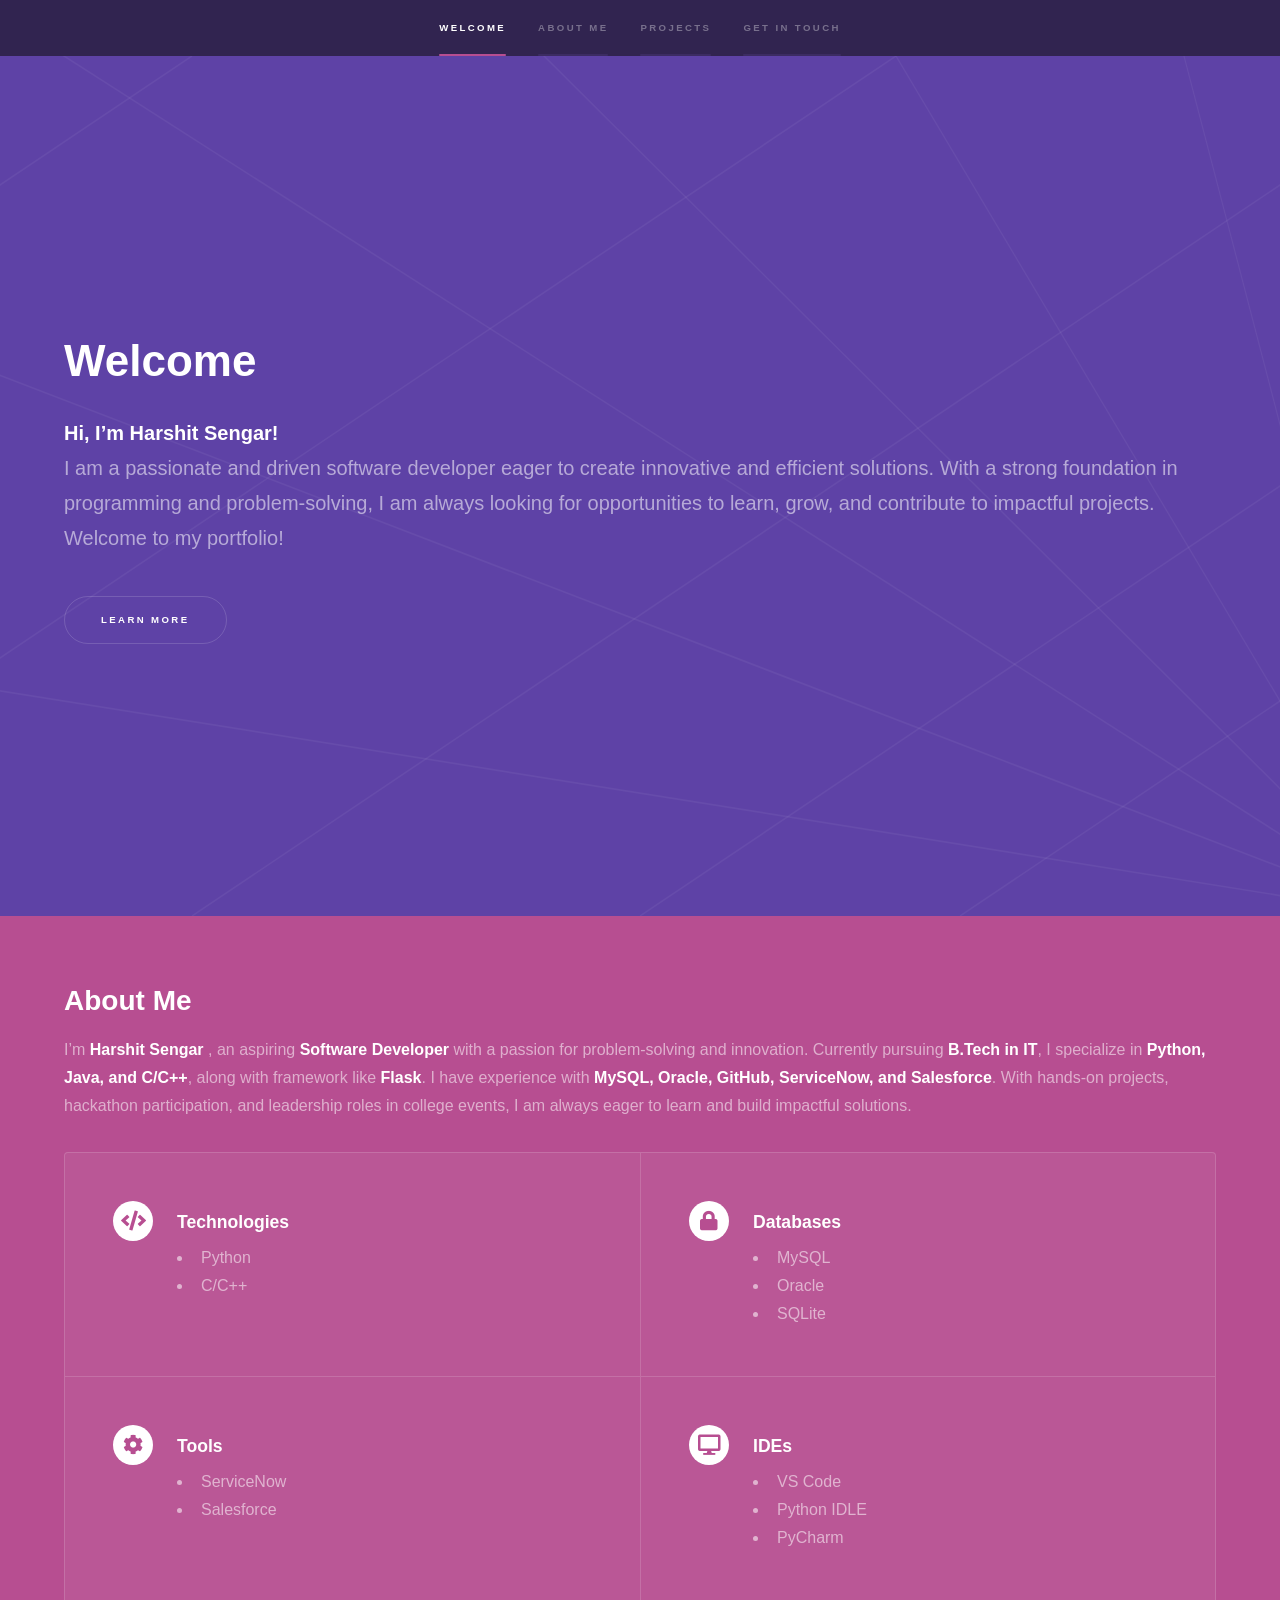
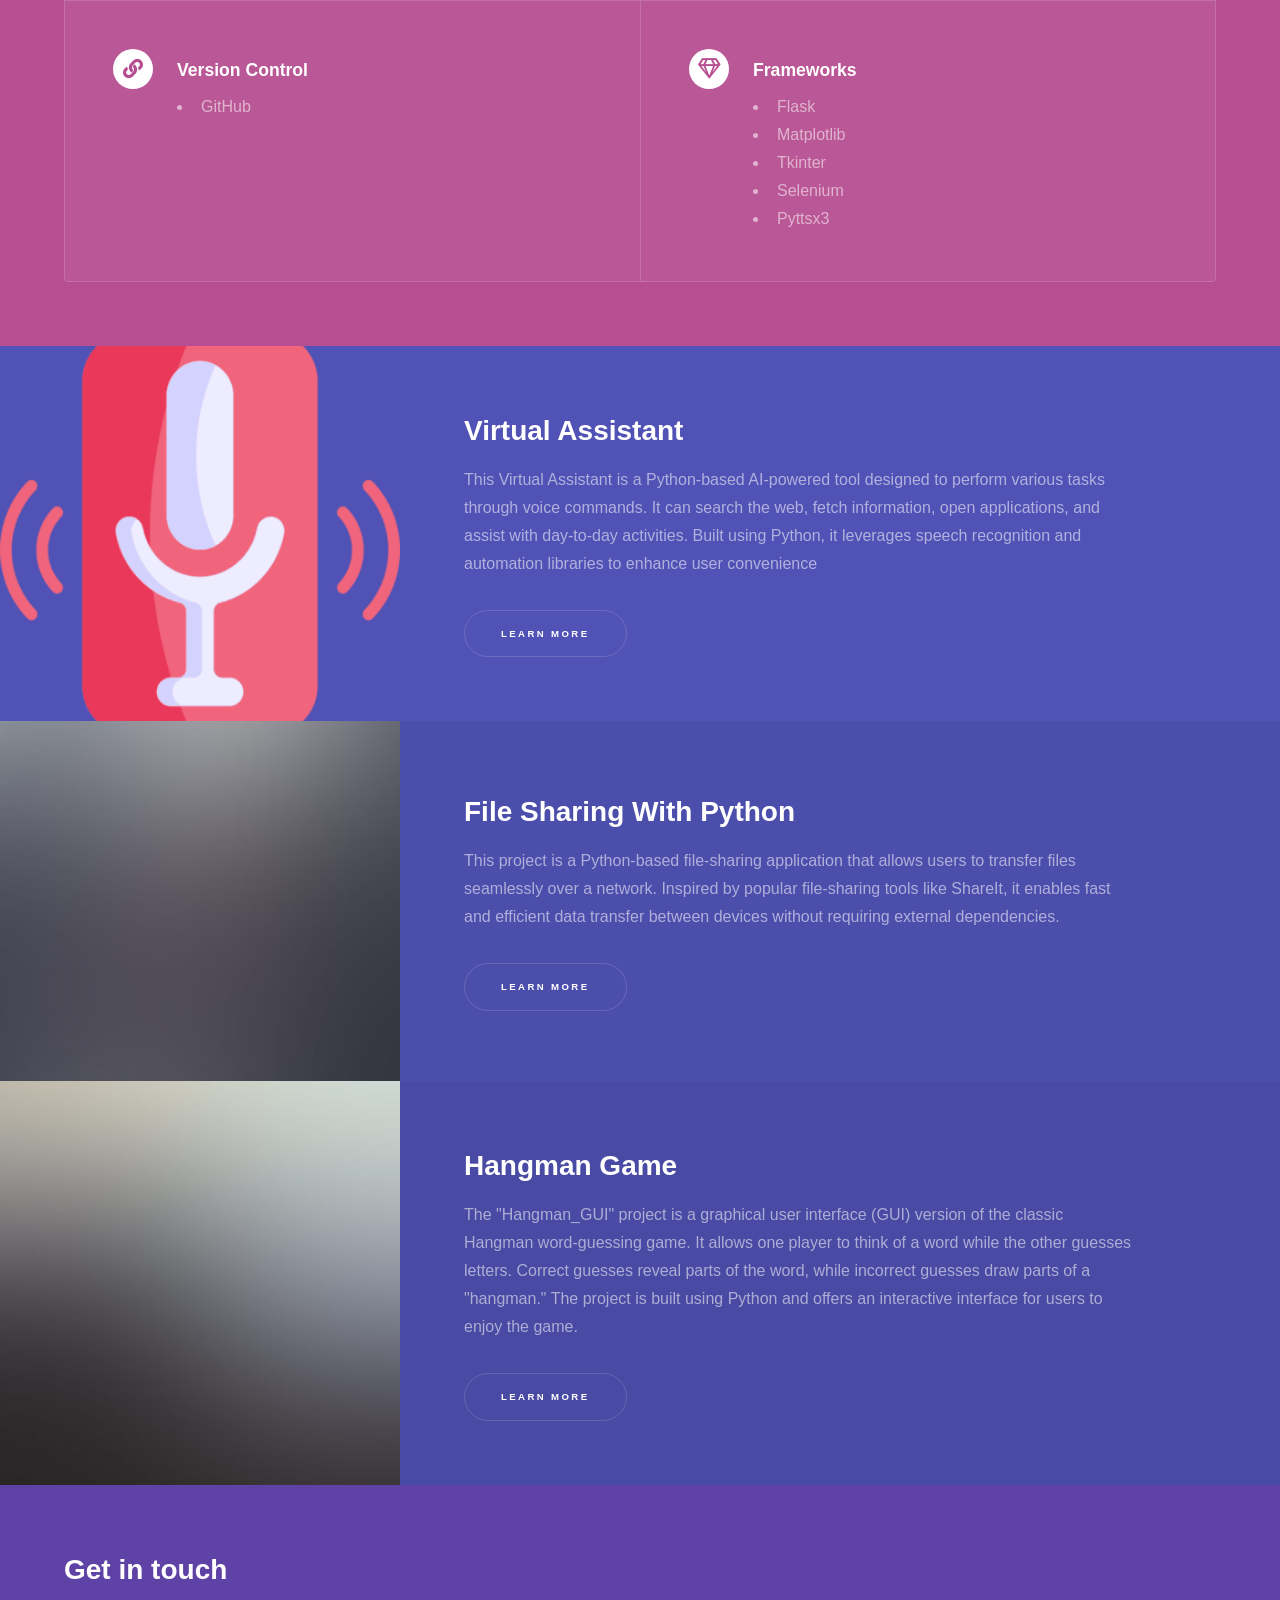
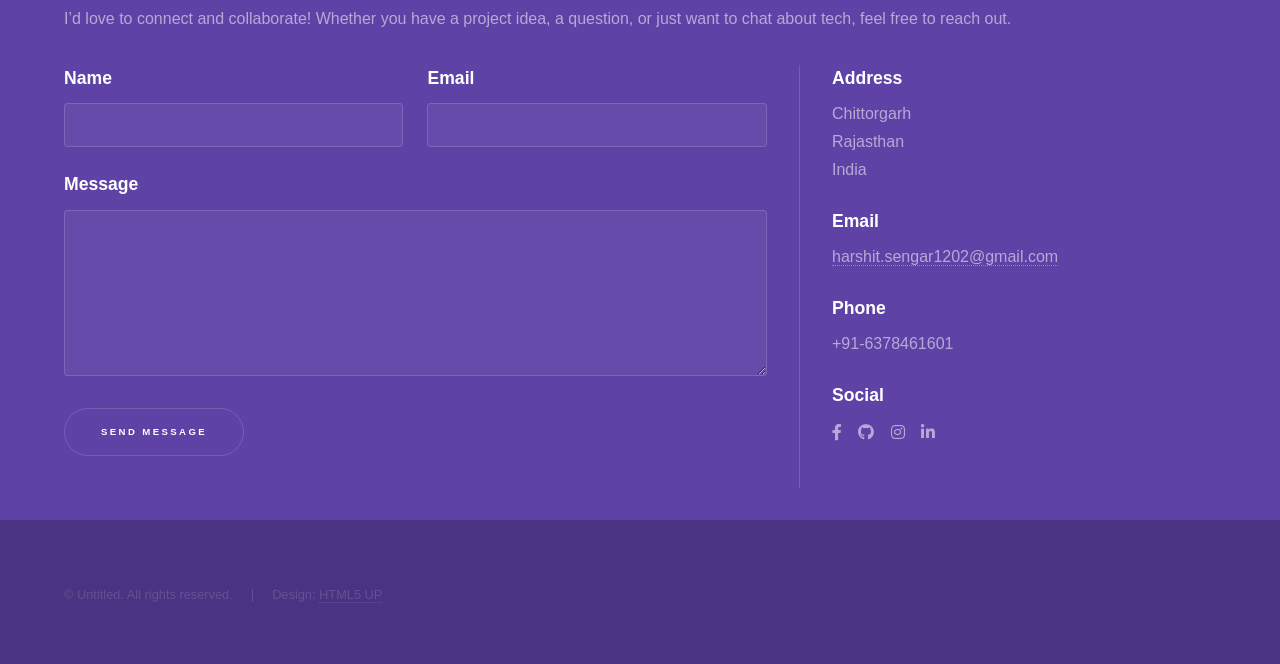
==== index.html @ 4c93d45b "image" ====
<!DOCTYPE HTML>
<!--
	Hyperspace by HTML5 UP
	html5up.net | @ajlkn
	Free for personal and commercial use under the CCA 3.0 license (html5up.net/license)
-->
<html>
	<head>
		<title>Hyperspace by HTML5 UP</title>
		<meta charset="utf-8" />
		<meta name="viewport" content="width=device-width, initial-scale=1, user-scalable=no" />
		<link rel="stylesheet" href="assets/css/main.css" />
		<noscript><link rel="stylesheet" href="assets/css/noscript.css" /></noscript>
	</head>
	<body class="is-preload">

		<!-- Sidebar -->
			<section id="sidebar">
				<div class="inner">
					<nav>
						<ul>
							<li><a href="#intro">Welcome</a></li>
							<li><a href="#one">About Me</a></li>
							<li><a href="#two">Projects</a></li>
							<li><a href="#three">Get in touch</a></li>
						</ul>
					</nav>
				</div>
			</section>

		<!-- Wrapper -->
			<div id="wrapper">

				<!-- Intro -->
					<section id="intro" class="wrapper style1 fullscreen fade-up">
						<div class="inner">
							<h1>Welcome</h1>
							<p><b>Hi, I’m Harshit Sengar!</b><br>  
								I am a passionate and driven software developer eager to create innovative and efficient solutions.
								 With a strong foundation in programming and problem-solving, 
								 I am always looking for opportunities to learn, grow, and contribute to impactful projects.
								  <br> Welcome to my portfolio! </p>
							<ul class="actions">
								<li><a href="#one" class="button scrolly">Learn more</a></li>
							</ul>
						</div>
					</section>

				<!-- One -->
				<section id="one" class="wrapper style3 fade-up">
					<div class="inner">
						<h2>About Me</h2>
						<p>I’m <b> Harshit Sengar </b>, an aspiring <b>Software Developer</b> with a passion for problem-solving and innovation. 
							Currently pursuing <b>B.Tech in IT</b>, I specialize in <b>Python, Java, and C/C++</b>, along with framework like <b>Flask</b>. 
							I have experience with <b>MySQL, Oracle, GitHub, ServiceNow, and Salesforce</b>. 
							With hands-on projects, hackathon participation, and leadership roles in college events, I am always eager to learn and build impactful solutions.</p>
						<div class="features">
							<section>
								<span class="icon solid major fa-code"></span>
								<h3>Technologies</h3>
								<ul>
									<li>Python</li>
									<li>C/C++</li>
								</ul>
							</section>
							<section>
								<span class="icon solid major fa-lock"></span>
								<h3>Databases</h3>
								<ul>
									<li>MySQL</li>
									<li>Oracle</li>
									<li>SQLite</li>
								</ul>
							</section>
							<section>
								<span class="icon solid major fa-cog"></span>
								<h3>Tools</h3>
								<ul>
									<li>ServiceNow</li>
									<li>Salesforce</li>
								</ul>
							</section>
							<section>
								<span class="icon solid major fa-desktop"></span>
								<h3>IDEs</h3>
								<ul>
									<li>VS Code</li>
									<li>Python IDLE</li>
									<li>PyCharm</li>
								</ul>
							</section>
							<section>
								<span class="icon solid major fa-link"></span>
								<h3>Version Control</h3>
								<ul>
									<li>GitHub</li>
								</ul>
							</section>
							<section>
								<span class="icon major fa-gem"></span>
								<h3>Frameworks</h3>
								<ul>
									<li>Flask</li>
									<li>Matplotlib</li>
									<li>Tkinter</li>
									<li>Selenium</li>
									<li>Pyttsx3</li>
								</ul>
							</section>
						</div>
						<!-- <ul class="actions">
							<li><a href="generic.html" class="button">Learn more</a></li>
						</ul> -->
					</div>
				</section>
				<!-- Two -->
		
					<section id="two" class="wrapper style2 spotlights">
						<section>
							<a href="#" class="image"><img src="images/virtualassithome3.png" alt="" data-position="center center" /></a>
							<div class="content">
								<div class="inner">
									<h2>Virtual Assistant</h2>
									<p>This Virtual Assistant is a Python-based AI-powered tool designed to perform various tasks through voice commands. 
										It can search the web, fetch information, open applications, and assist with day-to-day activities. 
										Built using Python, it leverages speech recognition and automation libraries to enhance user convenience</p>
									<ul class="actions">
										<li><a href="virtualassistant.html" class="button">Learn more</a></li>
									</ul>
								</div>
							</div>
						</section>
						<section>
							<a href="#" class="image"><img src="images/pic02.jpg" alt="" data-position="top center" /></a>
							<div class="content">
								<div class="inner">
									<h2>File Sharing With Python</h2>
									<p>This project is a Python-based file-sharing application that allows users to transfer files seamlessly over a network. 
										Inspired by popular file-sharing tools like ShareIt, it enables fast and efficient data transfer between devices without requiring external dependencies.</p>
									<ul class="actions">
										<li><a href="filesharing.html" class="button">Learn more</a></li>
									</ul>
								</div>
							</div>
						</section>
						<section>
							<a href="#" class="image"><img src="images/pic03.jpg" alt="" data-position="25% 25%" /></a>
							<div class="content">
								<div class="inner">
									<h2>Hangman Game</h2>
									<p>The "Hangman_GUI" project is a graphical user interface (GUI) version of the classic Hangman word-guessing game. 
										It allows one player to think of a word while the other guesses letters. Correct guesses reveal parts of the word, while incorrect guesses draw parts of a "hangman." 
										The project is built using Python and offers an interactive interface for users to enjoy the game.</p>
									<ul class="actions">
										<li><a href="hangmangame.html" class="button">Learn more</a></li>
									</ul>
								</div>
							</div>
						</section>
					</section>


				<!-- Three -->
					<section id="three" class="wrapper style1 fade-up">
						<div class="inner">
							<h2>Get in touch</h2>
							<p>I’d love to connect and collaborate! Whether you have a project idea, a question, or just want to chat about tech, feel free to reach out.</p>
							<div class="split style1">
								<section>
									<form method="post" action="#">
										<div class="fields">
											<div class="field half">
												<label for="name">Name</label>
												<input type="text" name="name" id="name" />
											</div>
											<div class="field half">
												<label for="email">Email</label>
												<input type="text" name="email" id="email" />
											</div>
											<div class="field">
												<label for="message">Message</label>
												<textarea name="message" id="message" rows="5"></textarea>
											</div>
										</div>
										<ul class="actions">
											<li><a href="" class="button submit">Send Message</a></li>
										</ul>
									</form>
								</section>
								<section>
									<ul class="contact">
										<li>
											<h3>Address</h3>
											<span>Chittorgarh<br />
											Rajasthan<br />
											India</span>
										</li>
										<li>
											<h3>Email</h3>
											<a href="https://mail.google.com/mail/u/0/?hl=en#inbox?compose=GTvVlcSMVJJtTVSfmNBftkfqVHggHtXjztVLJKknVCTPSRMQPdnqNHBznpTfzjgJNSFqLkWNXwxvW">harshit.sengar1202@gmail.com</a>
										</li>
										<li>
											<h3>Phone</h3>
											<span>+91-6378461601</span>
										</li>
										<li>
											<h3>Social</h3>
											<ul class="icons">
												<li><a href="https://www.facebook.com/harshit.sengar.737" class="icon brands fa-facebook-f"><span class="label">Facebook</span></a></li>
												<li><a href="https://github.com/Harshitsengar1202" class="icon brands fa-github"><span class="label">GitHub</span></a></li>
												<li><a href="https://www.instagram.com/sengar1202/" class="icon brands fa-instagram"><span class="label">Instagram</span></a></li>
												<li><a href="https://www.linkedin.com/in/harshit-sengar-666395172/" class="icon brands fa-linkedin-in"><span class="label">LinkedIn</span></a></li>
											</ul>
										</li>
									</ul>
								</section>
							</div>
						</div>
					</section>

			</div>

		<!-- Footer -->
			<footer id="footer" class="wrapper style1-alt">
				<div class="inner">
					<ul class="menu">
						<li>&copy; Untitled. All rights reserved.</li><li>Design: <a href="http://html5up.net">HTML5 UP</a></li>
					</ul>
				</div>
			</footer>

		<!-- Scripts -->
			<script src="assets/js/jquery.min.js"></script>
			<script src="assets/js/jquery.scrollex.min.js"></script>
			<script src="assets/js/jquery.scrolly.min.js"></script>
			<script src="assets/js/browser.min.js"></script>
			<script src="assets/js/breakpoints.min.js"></script>
			<script src="assets/js/util.js"></script>
			<script src="assets/js/main.js"></script>

	</body>
</html>
---- assets/css/main.css ----
@import url(fontawesome-all.min.css);

/*
	Hyperspace by HTML5 UP
	html5up.net | @ajlkn
	Free for personal and commercial use under the CCA 3.0 license (html5up.net/license)
*/

html, body, div, span, applet, object,
iframe, h1, h2, h3, h4, h5, h6, p, blockquote,
pre, a, abbr, acronym, address, big, cite,
code, del, dfn, em, img, ins, kbd, q, s, samp,
small, strike, strong, sub, sup, tt, var, b,
u, i, center, dl, dt, dd, ol, ul, li, fieldset,
form, label, legend, table, caption, tbody,
tfoot, thead, tr, th, td, article, aside,
canvas, details, embed, figure, figcaption,
footer, header, hgroup, menu, nav, output, ruby,
section, summary, time, mark, audio, video {
	margin: 0;
	padding: 0;
	border: 0;
	font-size: 100%;
	font: inherit;
	vertical-align: baseline;}

article, aside, details, figcaption, figure,
footer, header, hgroup, menu, nav, section {
	display: block;}

body {
	line-height: 1;
}

ol, ul {
	list-style: none;
}

blockquote, q {
	quotes: none;
}

	blockquote:before, blockquote:after, q:before, q:after {
		content: '';
		content: none;
	}

table {
	border-collapse: collapse;
	border-spacing: 0;
}

body {
	-webkit-text-size-adjust: none;
}

mark {
	background-color: transparent;
	color: inherit;
}

input::-moz-focus-inner {
	border: 0;
	padding: 0;
}

input, select, textarea {
	-moz-appearance: none;
	-webkit-appearance: none;
	-ms-appearance: none;
	appearance: none;
}

/* Basic */

	@-ms-viewport {
		width: device-width;
	}

	body {
		-ms-overflow-style: scrollbar;
	}

	@media screen and (max-width: 480px) {

		html, body {
			min-width: 320px;
		}

	}

	html {
		box-sizing: border-box;
	}

	*, *:before, *:after {
		box-sizing: inherit;
	}

	body {
		background: #312450;
	}

		body.is-preload *, body.is-preload *:before, body.is-preload *:after {
			-moz-animation: none !important;
			-webkit-animation: none !important;
			-ms-animation: none !important;
			animation: none !important;
			-moz-transition: none !important;
			-webkit-transition: none !important;
			-ms-transition: none !important;
			transition: none !important;
		}

/* Type */

	body, input, select, textarea {
		color: rgba(255, 255, 255, 0.55);
		font-family: Arial, Helvetica, sans-serif;
		font-size: 16.5pt;
		font-weight: normal;
		line-height: 1.75;
	}

		@media screen and (max-width: 1680px) {

			body, input, select, textarea {
				font-size: 13pt;
			}

		}

		@media screen and (max-width: 1280px) {

			body, input, select, textarea {
				font-size: 12pt;
			}

		}

		@media screen and (max-width: 360px) {

			body, input, select, textarea {
				font-size: 11pt;
			}

		}

	a {
		-moz-transition: color 0.2s ease, border-bottom-color 0.2s ease;
		-webkit-transition: color 0.2s ease, border-bottom-color 0.2s ease;
		-ms-transition: color 0.2s ease, border-bottom-color 0.2s ease;
		transition: color 0.2s ease, border-bottom-color 0.2s ease;
		border-bottom: dotted 1px rgba(255, 255, 255, 0.35);
		color: inherit;
		text-decoration: none;
	}

		a:hover {
			border-bottom-color: transparent;
			color: #ffffff;
		}

	strong, b {
		color: #ffffff;
		font-weight: bold;
	}

	em, i {
		font-style: italic;
	}

	p {
		margin: 0 0 2em 0;
	}

	h1, h2, h3, h4, h5, h6 {
		color: #ffffff;
		font-weight: bold;
		line-height: 1.5;
		margin: 0 0 0.5em 0;
	}

		h1 a, h2 a, h3 a, h4 a, h5 a, h6 a {
			color: inherit;
			text-decoration: none;
		}

	h1 {
		font-size: 2.75em;
	}

		h1.major {
			margin: 0 0 1.3em 0;
			position: relative;
			padding-bottom: 0.35em;
		}

			h1.major:after {
				background-image: -moz-linear-gradient(to right, #5e42a6, #b74e91);
				background-image: -webkit-linear-gradient(to right, #5e42a6, #b74e91);
				background-image: -ms-linear-gradient(to right, #5e42a6, #b74e91);
				background-image: linear-gradient(to right, #5e42a6, #b74e91);
				-moz-transition: max-width 0.2s ease;
				-webkit-transition: max-width 0.2s ease;
				-ms-transition: max-width 0.2s ease;
				transition: max-width 0.2s ease;
				border-radius: 0.2em;
				bottom: 0;
				content: '';
				height: 0.05em;
				position: absolute;
				right: 0;
				width: 100%;
			}

	h2 {
		font-size: 1.75em;
	}

	h3 {
		font-size: 1.1em;
	}

	h4 {
		font-size: 1em;
	}

	h5 {
		font-size: 0.8em;
	}

	h6 {
		font-size: 0.6em;
	}

	@media screen and (max-width: 736px) {

		h1 {
			font-size: 2em;
		}

		h2 {
			font-size: 1.25em;
		}

		h3 {
			font-size: 1em;
		}

		h4 {
			font-size: 0.8em;
		}

		h5 {
			font-size: 0.6em;
		}

		h6 {
			font-size: 0.6em;
		}

	}

	sub {
		font-size: 0.8em;
		position: relative;
		top: 0.5em;
	}

	sup {
		font-size: 0.8em;
		position: relative;
		top: -0.5em;
	}

	blockquote {
		border-left: solid 4px rgba(255, 255, 255, 0.15);
		font-style: italic;
		margin: 0 0 2em 0;
		padding: 0.5em 0 0.5em 2em;
	}

	code {
		background: rgba(255, 255, 255, 0.05);
		border-radius: 0.25em;
		border: solid 1px rgba(255, 255, 255, 0.15);
		font-family: "Courier New", monospace;
		font-size: 0.9em;
		margin: 0 0.25em;
		padding: 0.25em 0.65em;
	}

	pre {
		-webkit-overflow-scrolling: touch;
		font-family: "Courier New", monospace;
		font-size: 0.9em;
		margin: 0 0 2em 0;
	}

		pre code {
			display: block;
			line-height: 1.75em;
			padding: 1em 1.5em;
			overflow-x: auto;
		}

	hr {
		border: 0;
		border-bottom: solid 1px rgba(255, 255, 255, 0.15);
		margin: 2em 0;
	}

		hr.major {
			margin: 3em 0;
		}

	.align-left {
		text-align: left;
	}

	.align-center {
		text-align: center;
	}

	.align-right {
		text-align: right;
	}

/* Row */

	.row {
		display: flex;
		flex-wrap: wrap;
		box-sizing: border-box;
		align-items: stretch;
	}

		.row > * {
			box-sizing: border-box;
		}

		.row.gtr-uniform > * > :last-child {
			margin-bottom: 0;
		}

		.row.aln-left {
			justify-content: flex-start;
		}

		.row.aln-center {
			justify-content: center;
		}

		.row.aln-right {
			justify-content: flex-end;
		}

		.row.aln-top {
			align-items: flex-start;
		}

		.row.aln-middle {
			align-items: center;
		}

		.row.aln-bottom {
			align-items: flex-end;
		}

		.row > .imp {
			order: -1;
		}

		.row > .col-1 {
			width: 8.33333%;
		}

		.row > .off-1 {
			margin-left: 8.33333%;
		}

		.row > .col-2 {
			width: 16.66667%;
		}

		.row > .off-2 {
			margin-left: 16.66667%;
		}

		.row > .col-3 {
			width: 25%;
		}

		.row > .off-3 {
			margin-left: 25%;
		}

		.row > .col-4 {
			width: 33.33333%;
		}

		.row > .off-4 {
			margin-left: 33.33333%;
		}

		.row > .col-5 {
			width: 41.66667%;
		}

		.row > .off-5 {
			margin-left: 41.66667%;
		}

		.row > .col-6 {
			width: 50%;
		}

		.row > .off-6 {
			margin-left: 50%;
		}

		.row > .col-7 {
			width: 58.33333%;
		}

		.row > .off-7 {
			margin-left: 58.33333%;
		}

		.row > .col-8 {
			width: 66.66667%;
		}

		.row > .off-8 {
			margin-left: 66.66667%;
		}

		.row > .col-9 {
			width: 75%;
		}

		.row > .off-9 {
			margin-left: 75%;
		}

		.row > .col-10 {
			width: 83.33333%;
		}

		.row > .off-10 {
			margin-left: 83.33333%;
		}

		.row > .col-11 {
			width: 91.66667%;
		}

		.row > .off-11 {
			margin-left: 91.66667%;
		}

		.row > .col-12 {
			width: 100%;
		}

		.row > .off-12 {
			margin-left: 100%;
		}

		.row.gtr-0 {
			margin-top: 0;
			margin-left: 0em;
		}

			.row.gtr-0 > * {
				padding: 0 0 0 0em;
			}

			.row.gtr-0.gtr-uniform {
				margin-top: 0em;
			}

				.row.gtr-0.gtr-uniform > * {
					padding-top: 0em;
				}

		.row.gtr-25 {
			margin-top: 0;
			margin-left: -0.375em;
		}

			.row.gtr-25 > * {
				padding: 0 0 0 0.375em;
			}

			.row.gtr-25.gtr-uniform {
				margin-top: -0.375em;
			}

				.row.gtr-25.gtr-uniform > * {
					padding-top: 0.375em;
				}

		.row.gtr-50 {
			margin-top: 0;
			margin-left: -0.75em;
		}

			.row.gtr-50 > * {
				padding: 0 0 0 0.75em;
			}

			.row.gtr-50.gtr-uniform {
				margin-top: -0.75em;
			}

				.row.gtr-50.gtr-uniform > * {
					padding-top: 0.75em;
				}

		.row {
			margin-top: 0;
			margin-left: -1.5em;
		}

			.row > * {
				padding: 0 0 0 1.5em;
			}

			.row.gtr-uniform {
				margin-top: -1.5em;
			}

				.row.gtr-uniform > * {
					padding-top: 1.5em;
				}

		.row.gtr-150 {
			margin-top: 0;
			margin-left: -2.25em;
		}

			.row.gtr-150 > * {
				padding: 0 0 0 2.25em;
			}

			.row.gtr-150.gtr-uniform {
				margin-top: -2.25em;
			}

				.row.gtr-150.gtr-uniform > * {
					padding-top: 2.25em;
				}

		.row.gtr-200 {
			margin-top: 0;
			margin-left: -3em;
		}

			.row.gtr-200 > * {
				padding: 0 0 0 3em;
			}

			.row.gtr-200.gtr-uniform {
				margin-top: -3em;
			}

				.row.gtr-200.gtr-uniform > * {
					padding-top: 3em;
				}

		@media screen and (max-width: 1680px) {

			.row {
				display: flex;
				flex-wrap: wrap;
				box-sizing: border-box;
				align-items: stretch;
			}

				.row > * {
					box-sizing: border-box;
				}

				.row.gtr-uniform > * > :last-child {
					margin-bottom: 0;
				}

				.row.aln-left {
					justify-content: flex-start;
				}

				.row.aln-center {
					justify-content: center;
				}

				.row.aln-right {
					justify-content: flex-end;
				}

				.row.aln-top {
					align-items: flex-start;
				}

				.row.aln-middle {
					align-items: center;
				}

				.row.aln-bottom {
					align-items: flex-end;
				}

				.row > .imp-xlarge {
					order: -1;
				}

				.row > .col-1-xlarge {
					width: 8.33333%;
				}

				.row > .off-1-xlarge {
					margin-left: 8.33333%;
				}

				.row > .col-2-xlarge {
					width: 16.66667%;
				}

				.row > .off-2-xlarge {
					margin-left: 16.66667%;
				}

				.row > .col-3-xlarge {
					width: 25%;
				}

				.row > .off-3-xlarge {
					margin-left: 25%;
				}

				.row > .col-4-xlarge {
					width: 33.33333%;
				}

				.row > .off-4-xlarge {
					margin-left: 33.33333%;
				}

				.row > .col-5-xlarge {
					width: 41.66667%;
				}

				.row > .off-5-xlarge {
					margin-left: 41.66667%;
				}

				.row > .col-6-xlarge {
					width: 50%;
				}

				.row > .off-6-xlarge {
					margin-left: 50%;
				}

				.row > .col-7-xlarge {
					width: 58.33333%;
				}

				.row > .off-7-xlarge {
					margin-left: 58.33333%;
				}

				.row > .col-8-xlarge {
					width: 66.66667%;
				}

				.row > .off-8-xlarge {
					margin-left: 66.66667%;
				}

				.row > .col-9-xlarge {
					width: 75%;
				}

				.row > .off-9-xlarge {
					margin-left: 75%;
				}

				.row > .col-10-xlarge {
					width: 83.33333%;
				}

				.row > .off-10-xlarge {
					margin-left: 83.33333%;
				}

				.row > .col-11-xlarge {
					width: 91.66667%;
				}

				.row > .off-11-xlarge {
					margin-left: 91.66667%;
				}

				.row > .col-12-xlarge {
					width: 100%;
				}

				.row > .off-12-xlarge {
					margin-left: 100%;
				}

				.row.gtr-0 {
					margin-top: 0;
					margin-left: 0em;
				}

					.row.gtr-0 > * {
						padding: 0 0 0 0em;
					}

					.row.gtr-0.gtr-uniform {
						margin-top: 0em;
					}

						.row.gtr-0.gtr-uniform > * {
							padding-top: 0em;
						}

				.row.gtr-25 {
					margin-top: 0;
					margin-left: -0.375em;
				}

					.row.gtr-25 > * {
						padding: 0 0 0 0.375em;
					}

					.row.gtr-25.gtr-uniform {
						margin-top: -0.375em;
					}

						.row.gtr-25.gtr-uniform > * {
							padding-top: 0.375em;
						}

				.row.gtr-50 {
					margin-top: 0;
					margin-left: -0.75em;
				}

					.row.gtr-50 > * {
						padding: 0 0 0 0.75em;
					}

					.row.gtr-50.gtr-uniform {
						margin-top: -0.75em;
					}

						.row.gtr-50.gtr-uniform > * {
							padding-top: 0.75em;
						}

				.row {
					margin-top: 0;
					margin-left: -1.5em;
				}

					.row > * {
						padding: 0 0 0 1.5em;
					}

					.row.gtr-uniform {
						margin-top: -1.5em;
					}

						.row.gtr-uniform > * {
							padding-top: 1.5em;
						}

				.row.gtr-150 {
					margin-top: 0;
					margin-left: -2.25em;
				}

					.row.gtr-150 > * {
						padding: 0 0 0 2.25em;
					}

					.row.gtr-150.gtr-uniform {
						margin-top: -2.25em;
					}

						.row.gtr-150.gtr-uniform > * {
							padding-top: 2.25em;
						}

				.row.gtr-200 {
					margin-top: 0;
					margin-left: -3em;
				}

					.row.gtr-200 > * {
						padding: 0 0 0 3em;
					}

					.row.gtr-200.gtr-uniform {
						margin-top: -3em;
					}

						.row.gtr-200.gtr-uniform > * {
							padding-top: 3em;
						}

		}

		@media screen and (max-width: 1280px) {

			.row {
				display: flex;
				flex-wrap: wrap;
				box-sizing: border-box;
				align-items: stretch;
			}

				.row > * {
					box-sizing: border-box;
				}

				.row.gtr-uniform > * > :last-child {
					margin-bottom: 0;
				}

				.row.aln-left {
					justify-content: flex-start;
				}

				.row.aln-center {
					justify-content: center;
				}

				.row.aln-right {
					justify-content: flex-end;
				}

				.row.aln-top {
					align-items: flex-start;
				}

				.row.aln-middle {
					align-items: center;
				}

				.row.aln-bottom {
					align-items: flex-end;
				}

				.row > .imp-large {
					order: -1;
				}

				.row > .col-1-large {
					width: 8.33333%;
				}

				.row > .off-1-large {
					margin-left: 8.33333%;
				}

				.row > .col-2-large {
					width: 16.66667%;
				}

				.row > .off-2-large {
					margin-left: 16.66667%;
				}

				.row > .col-3-large {
					width: 25%;
				}

				.row > .off-3-large {
					margin-left: 25%;
				}

				.row > .col-4-large {
					width: 33.33333%;
				}

				.row > .off-4-large {
					margin-left: 33.33333%;
				}

				.row > .col-5-large {
					width: 41.66667%;
				}

				.row > .off-5-large {
					margin-left: 41.66667%;
				}

				.row > .col-6-large {
					width: 50%;
				}

				.row > .off-6-large {
					margin-left: 50%;
				}

				.row > .col-7-large {
					width: 58.33333%;
				}

				.row > .off-7-large {
					margin-left: 58.33333%;
				}

				.row > .col-8-large {
					width: 66.66667%;
				}

				.row > .off-8-large {
					margin-left: 66.66667%;
				}

				.row > .col-9-large {
					width: 75%;
				}

				.row > .off-9-large {
					margin-left: 75%;
				}

				.row > .col-10-large {
					width: 83.33333%;
				}

				.row > .off-10-large {
					margin-left: 83.33333%;
				}

				.row > .col-11-large {
					width: 91.66667%;
				}

				.row > .off-11-large {
					margin-left: 91.66667%;
				}

				.row > .col-12-large {
					width: 100%;
				}

				.row > .off-12-large {
					margin-left: 100%;
				}

				.row.gtr-0 {
					margin-top: 0;
					margin-left: 0em;
				}

					.row.gtr-0 > * {
						padding: 0 0 0 0em;
					}

					.row.gtr-0.gtr-uniform {
						margin-top: 0em;
					}

						.row.gtr-0.gtr-uniform > * {
							padding-top: 0em;
						}

				.row.gtr-25 {
					margin-top: 0;
					margin-left: -0.375em;
				}

					.row.gtr-25 > * {
						padding: 0 0 0 0.375em;
					}

					.row.gtr-25.gtr-uniform {
						margin-top: -0.375em;
					}

						.row.gtr-25.gtr-uniform > * {
							padding-top: 0.375em;
						}

				.row.gtr-50 {
					margin-top: 0;
					margin-left: -0.75em;
				}

					.row.gtr-50 > * {
						padding: 0 0 0 0.75em;
					}

					.row.gtr-50.gtr-uniform {
						margin-top: -0.75em;
					}

						.row.gtr-50.gtr-uniform > * {
							padding-top: 0.75em;
						}

				.row {
					margin-top: 0;
					margin-left: -1.5em;
				}

					.row > * {
						padding: 0 0 0 1.5em;
					}

					.row.gtr-uniform {
						margin-top: -1.5em;
					}

						.row.gtr-uniform > * {
							padding-top: 1.5em;
						}

				.row.gtr-150 {
					margin-top: 0;
					margin-left: -2.25em;
				}

					.row.gtr-150 > * {
						padding: 0 0 0 2.25em;
					}

					.row.gtr-150.gtr-uniform {
						margin-top: -2.25em;
					}

						.row.gtr-150.gtr-uniform > * {
							padding-top: 2.25em;
						}

				.row.gtr-200 {
					margin-top: 0;
					margin-left: -3em;
				}

					.row.gtr-200 > * {
						padding: 0 0 0 3em;
					}

					.row.gtr-200.gtr-uniform {
						margin-top: -3em;
					}

						.row.gtr-200.gtr-uniform > * {
							padding-top: 3em;
						}

		}

		@media screen and (max-width: 980px) {

			.row {
				display: flex;
				flex-wrap: wrap;
				box-sizing: border-box;
				align-items: stretch;
			}

				.row > * {
					box-sizing: border-box;
				}

				.row.gtr-uniform > * > :last-child {
					margin-bottom: 0;
				}

				.row.aln-left {
					justify-content: flex-start;
				}

				.row.aln-center {
					justify-content: center;
				}

				.row.aln-right {
					justify-content: flex-end;
				}

				.row.aln-top {
					align-items: flex-start;
				}

				.row.aln-middle {
					align-items: center;
				}

				.row.aln-bottom {
					align-items: flex-end;
				}

				.row > .imp-medium {
					order: -1;
				}

				.row > .col-1-medium {
					width: 8.33333%;
				}

				.row > .off-1-medium {
					margin-left: 8.33333%;
				}

				.row > .col-2-medium {
					width: 16.66667%;
				}

				.row > .off-2-medium {
					margin-left: 16.66667%;
				}

				.row > .col-3-medium {
					width: 25%;
				}

				.row > .off-3-medium {
					margin-left: 25%;
				}

				.row > .col-4-medium {
					width: 33.33333%;
				}

				.row > .off-4-medium {
					margin-left: 33.33333%;
				}

				.row > .col-5-medium {
					width: 41.66667%;
				}

				.row > .off-5-medium {
					margin-left: 41.66667%;
				}

				.row > .col-6-medium {
					width: 50%;
				}

				.row > .off-6-medium {
					margin-left: 50%;
				}

				.row > .col-7-medium {
					width: 58.33333%;
				}

				.row > .off-7-medium {
					margin-left: 58.33333%;
				}

				.row > .col-8-medium {
					width: 66.66667%;
				}

				.row > .off-8-medium {
					margin-left: 66.66667%;
				}

				.row > .col-9-medium {
					width: 75%;
				}

				.row > .off-9-medium {
					margin-left: 75%;
				}

				.row > .col-10-medium {
					width: 83.33333%;
				}

				.row > .off-10-medium {
					margin-left: 83.33333%;
				}

				.row > .col-11-medium {
					width: 91.66667%;
				}

				.row > .off-11-medium {
					margin-left: 91.66667%;
				}

				.row > .col-12-medium {
					width: 100%;
				}

				.row > .off-12-medium {
					margin-left: 100%;
				}

				.row.gtr-0 {
					margin-top: 0;
					margin-left: 0em;
				}

					.row.gtr-0 > * {
						padding: 0 0 0 0em;
					}

					.row.gtr-0.gtr-uniform {
						margin-top: 0em;
					}

						.row.gtr-0.gtr-uniform > * {
							padding-top: 0em;
						}

				.row.gtr-25 {
					margin-top: 0;
					margin-left: -0.375em;
				}

					.row.gtr-25 > * {
						padding: 0 0 0 0.375em;
					}

					.row.gtr-25.gtr-uniform {
						margin-top: -0.375em;
					}

						.row.gtr-25.gtr-uniform > * {
							padding-top: 0.375em;
						}

				.row.gtr-50 {
					margin-top: 0;
					margin-left: -0.75em;
				}

					.row.gtr-50 > * {
						padding: 0 0 0 0.75em;
					}

					.row.gtr-50.gtr-uniform {
						margin-top: -0.75em;
					}

						.row.gtr-50.gtr-uniform > * {
							padding-top: 0.75em;
						}

				.row {
					margin-top: 0;
					margin-left: -1.5em;
				}

					.row > * {
						padding: 0 0 0 1.5em;
					}

					.row.gtr-uniform {
						margin-top: -1.5em;
					}

						.row.gtr-uniform > * {
							padding-top: 1.5em;
						}

				.row.gtr-150 {
					margin-top: 0;
					margin-left: -2.25em;
				}

					.row.gtr-150 > * {
						padding: 0 0 0 2.25em;
					}

					.row.gtr-150.gtr-uniform {
						margin-top: -2.25em;
					}

						.row.gtr-150.gtr-uniform > * {
							padding-top: 2.25em;
						}

				.row.gtr-200 {
					margin-top: 0;
					margin-left: -3em;
				}

					.row.gtr-200 > * {
						padding: 0 0 0 3em;
					}

					.row.gtr-200.gtr-uniform {
						margin-top: -3em;
					}

						.row.gtr-200.gtr-uniform > * {
							padding-top: 3em;
						}

		}

		@media screen and (max-width: 736px) {

			.row {
				display: flex;
				flex-wrap: wrap;
				box-sizing: border-box;
				align-items: stretch;
			}

				.row > * {
					box-sizing: border-box;
				}

				.row.gtr-uniform > * > :last-child {
					margin-bottom: 0;
				}

				.row.aln-left {
					justify-content: flex-start;
				}

				.row.aln-center {
					justify-content: center;
				}

				.row.aln-right {
					justify-content: flex-end;
				}

				.row.aln-top {
					align-items: flex-start;
				}

				.row.aln-middle {
					align-items: center;
				}

				.row.aln-bottom {
					align-items: flex-end;
				}

				.row > .imp-small {
					order: -1;
				}

				.row > .col-1-small {
					width: 8.33333%;
				}

				.row > .off-1-small {
					margin-left: 8.33333%;
				}

				.row > .col-2-small {
					width: 16.66667%;
				}

				.row > .off-2-small {
					margin-left: 16.66667%;
				}

				.row > .col-3-small {
					width: 25%;
				}

				.row > .off-3-small {
					margin-left: 25%;
				}

				.row > .col-4-small {
					width: 33.33333%;
				}

				.row > .off-4-small {
					margin-left: 33.33333%;
				}

				.row > .col-5-small {
					width: 41.66667%;
				}

				.row > .off-5-small {
					margin-left: 41.66667%;
				}

				.row > .col-6-small {
					width: 50%;
				}

				.row > .off-6-small {
					margin-left: 50%;
				}

				.row > .col-7-small {
					width: 58.33333%;
				}

				.row > .off-7-small {
					margin-left: 58.33333%;
				}

				.row > .col-8-small {
					width: 66.66667%;
				}

				.row > .off-8-small {
					margin-left: 66.66667%;
				}

				.row > .col-9-small {
					width: 75%;
				}

				.row > .off-9-small {
					margin-left: 75%;
				}

				.row > .col-10-small {
					width: 83.33333%;
				}

				.row > .off-10-small {
					margin-left: 83.33333%;
				}

				.row > .col-11-small {
					width: 91.66667%;
				}

				.row > .off-11-small {
					margin-left: 91.66667%;
				}

				.row > .col-12-small {
					width: 100%;
				}

				.row > .off-12-small {
					margin-left: 100%;
				}

				.row.gtr-0 {
					margin-top: 0;
					margin-left: 0em;
				}

					.row.gtr-0 > * {
						padding: 0 0 0 0em;
					}

					.row.gtr-0.gtr-uniform {
						margin-top: 0em;
					}

						.row.gtr-0.gtr-uniform > * {
							padding-top: 0em;
						}

				.row.gtr-25 {
					margin-top: 0;
					margin-left: -0.375em;
				}

					.row.gtr-25 > * {
						padding: 0 0 0 0.375em;
					}

					.row.gtr-25.gtr-uniform {
						margin-top: -0.375em;
					}

						.row.gtr-25.gtr-uniform > * {
							padding-top: 0.375em;
						}

				.row.gtr-50 {
					margin-top: 0;
					margin-left: -0.75em;
				}

					.row.gtr-50 > * {
						padding: 0 0 0 0.75em;
					}

					.row.gtr-50.gtr-uniform {
						margin-top: -0.75em;
					}

						.row.gtr-50.gtr-uniform > * {
							padding-top: 0.75em;
						}

				.row {
					margin-top: 0;
					margin-left: -1.5em;
				}

					.row > * {
						padding: 0 0 0 1.5em;
					}

					.row.gtr-uniform {
						margin-top: -1.5em;
					}

						.row.gtr-uniform > * {
							padding-top: 1.5em;
						}

				.row.gtr-150 {
					margin-top: 0;
					margin-left: -2.25em;
				}

					.row.gtr-150 > * {
						padding: 0 0 0 2.25em;
					}

					.row.gtr-150.gtr-uniform {
						margin-top: -2.25em;
					}

						.row.gtr-150.gtr-uniform > * {
							padding-top: 2.25em;
						}

				.row.gtr-200 {
					margin-top: 0;
					margin-left: -3em;
				}

					.row.gtr-200 > * {
						padding: 0 0 0 3em;
					}

					.row.gtr-200.gtr-uniform {
						margin-top: -3em;
					}

						.row.gtr-200.gtr-uniform > * {
							padding-top: 3em;
						}

		}

		@media screen and (max-width: 480px) {

			.row {
				display: flex;
				flex-wrap: wrap;
				box-sizing: border-box;
				align-items: stretch;
			}

				.row > * {
					box-sizing: border-box;
				}

				.row.gtr-uniform > * > :last-child {
					margin-bottom: 0;
				}

				.row.aln-left {
					justify-content: flex-start;
				}

				.row.aln-center {
					justify-content: center;
				}

				.row.aln-right {
					justify-content: flex-end;
				}

				.row.aln-top {
					align-items: flex-start;
				}

				.row.aln-middle {
					align-items: center;
				}

				.row.aln-bottom {
					align-items: flex-end;
				}

				.row > .imp-xsmall {
					order: -1;
				}

				.row > .col-1-xsmall {
					width: 8.33333%;
				}

				.row > .off-1-xsmall {
					margin-left: 8.33333%;
				}

				.row > .col-2-xsmall {
					width: 16.66667%;
				}

				.row > .off-2-xsmall {
					margin-left: 16.66667%;
				}

				.row > .col-3-xsmall {
					width: 25%;
				}

				.row > .off-3-xsmall {
					margin-left: 25%;
				}

				.row > .col-4-xsmall {
					width: 33.33333%;
				}

				.row > .off-4-xsmall {
					margin-left: 33.33333%;
				}

				.row > .col-5-xsmall {
					width: 41.66667%;
				}

				.row > .off-5-xsmall {
					margin-left: 41.66667%;
				}

				.row > .col-6-xsmall {
					width: 50%;
				}

				.row > .off-6-xsmall {
					margin-left: 50%;
				}

				.row > .col-7-xsmall {
					width: 58.33333%;
				}

				.row > .off-7-xsmall {
					margin-left: 58.33333%;
				}

				.row > .col-8-xsmall {
					width: 66.66667%;
				}

				.row > .off-8-xsmall {
					margin-left: 66.66667%;
				}

				.row > .col-9-xsmall {
					width: 75%;
				}

				.row > .off-9-xsmall {
					margin-left: 75%;
				}

				.row > .col-10-xsmall {
					width: 83.33333%;
				}

				.row > .off-10-xsmall {
					margin-left: 83.33333%;
				}

				.row > .col-11-xsmall {
					width: 91.66667%;
				}

				.row > .off-11-xsmall {
					margin-left: 91.66667%;
				}

				.row > .col-12-xsmall {
					width: 100%;
				}

				.row > .off-12-xsmall {
					margin-left: 100%;
				}

				.row.gtr-0 {
					margin-top: 0;
					margin-left: 0em;
				}

					.row.gtr-0 > * {
						padding: 0 0 0 0em;
					}

					.row.gtr-0.gtr-uniform {
						margin-top: 0em;
					}

						.row.gtr-0.gtr-uniform > * {
							padding-top: 0em;
						}

				.row.gtr-25 {
					margin-top: 0;
					margin-left: -0.375em;
				}

					.row.gtr-25 > * {
						padding: 0 0 0 0.375em;
					}

					.row.gtr-25.gtr-uniform {
						margin-top: -0.375em;
					}

						.row.gtr-25.gtr-uniform > * {
							padding-top: 0.375em;
						}

				.row.gtr-50 {
					margin-top: 0;
					margin-left: -0.75em;
				}

					.row.gtr-50 > * {
						padding: 0 0 0 0.75em;
					}

					.row.gtr-50.gtr-uniform {
						margin-top: -0.75em;
					}

						.row.gtr-50.gtr-uniform > * {
							padding-top: 0.75em;
						}

				.row {
					margin-top: 0;
					margin-left: -1.5em;
				}

					.row > * {
						padding: 0 0 0 1.5em;
					}

					.row.gtr-uniform {
						margin-top: -1.5em;
					}

						.row.gtr-uniform > * {
							padding-top: 1.5em;
						}

				.row.gtr-150 {
					margin-top: 0;
					margin-left: -2.25em;
				}

					.row.gtr-150 > * {
						padding: 0 0 0 2.25em;
					}

					.row.gtr-150.gtr-uniform {
						margin-top: -2.25em;
					}

						.row.gtr-150.gtr-uniform > * {
							padding-top: 2.25em;
						}

				.row.gtr-200 {
					margin-top: 0;
					margin-left: -3em;
				}

					.row.gtr-200 > * {
						padding: 0 0 0 3em;
					}

					.row.gtr-200.gtr-uniform {
						margin-top: -3em;
					}

						.row.gtr-200.gtr-uniform > * {
							padding-top: 3em;
						}

		}

/* Box */

	.box {
		border-radius: 0.25em;
		border: solid 1px rgba(255, 255, 255, 0.15);
		margin-bottom: 2em;
		padding: 1.5em;
	}

		.box > :last-child,
		.box > :last-child > :last-child,
		.box > :last-child > :last-child > :last-child {
			margin-bottom: 0;
		}

		.box.alt {
			border: 0;
			border-radius: 0;
			padding: 0;
		}

/* Button */

	input[type="submit"],
	input[type="reset"],
	input[type="button"],
	button,
	.button {
		-moz-appearance: none;
		-webkit-appearance: none;
		-ms-appearance: none;
		appearance: none;
		-moz-transition: border-color 0.2s ease;
		-webkit-transition: border-color 0.2s ease;
		-ms-transition: border-color 0.2s ease;
		transition: border-color 0.2s ease;
		background-color: transparent;
		border: solid 1px !important;
		border-color: rgba(255, 255, 255, 0.15) !important;
		border-radius: 3em;
		color: #ffffff !important;
		cursor: pointer;
		display: inline-block;
		font-size: 0.6em;
		font-weight: bold;
		height: calc(4.75em + 2px);
		letter-spacing: 0.25em;
		line-height: 4.75em;
		outline: 0;
		padding: 0 3.75em;
		position: relative;
		text-align: center;
		text-decoration: none;
		text-transform: uppercase;
		white-space: nowrap;
	}

		input[type="submit"]:after,
		input[type="reset"]:after,
		input[type="button"]:after,
		button:after,
		.button:after {
			-moz-transform: scale(0.25);
			-webkit-transform: scale(0.25);
			-ms-transform: scale(0.25);
			transform: scale(0.25);
			pointer-events: none;
			-moz-transition: opacity 0.2s ease, -moz-transform 0.2s ease;
			-webkit-transition: opacity 0.2s ease, -webkit-transform 0.2s ease;
			-ms-transition: opacity 0.2s ease, -ms-transform 0.2s ease;
			transition: opacity 0.2s ease, transform 0.2s ease;
			background: #ffffff;
			border-radius: 3em;
			content: '';
			height: 100%;
			left: 0;
			opacity: 0;
			position: absolute;
			top: 0;
			width: 100%;
		}

		input[type="submit"].icon:before,
		input[type="reset"].icon:before,
		input[type="button"].icon:before,
		button.icon:before,
		.button.icon:before {
			margin-right: 0.75em;
		}

		input[type="submit"].fit,
		input[type="reset"].fit,
		input[type="button"].fit,
		button.fit,
		.button.fit {
			width: 100%;
		}

		input[type="submit"].small,
		input[type="reset"].small,
		input[type="button"].small,
		button.small,
		.button.small {
			font-size: 0.4em;
		}

		input[type="submit"].large,
		input[type="reset"].large,
		input[type="button"].large,
		button.large,
		.button.large {
			font-size: 0.8em;
		}

		input[type="submit"].primary,
		input[type="reset"].primary,
		input[type="button"].primary,
		button.primary,
		.button.primary {
			background-color: #ffffff;
			color: #312450 !important;
		}

			input[type="submit"].primary:after,
			input[type="reset"].primary:after,
			input[type="button"].primary:after,
			button.primary:after,
			.button.primary:after {
				display: none;
			}

		input[type="submit"].disabled, input[type="submit"]:disabled,
		input[type="reset"].disabled,
		input[type="reset"]:disabled,
		input[type="button"].disabled,
		input[type="button"]:disabled,
		button.disabled,
		button:disabled,
		.button.disabled,
		.button:disabled {
			cursor: default;
			opacity: 0.5;
			pointer-events: none;
		}

		input[type="submit"]:hover,
		input[type="reset"]:hover,
		input[type="button"]:hover,
		button:hover,
		.button:hover {
			border-color: rgba(255, 255, 255, 0.55) !important;
		}

			input[type="submit"]:hover:after,
			input[type="reset"]:hover:after,
			input[type="button"]:hover:after,
			button:hover:after,
			.button:hover:after {
				opacity: 0.05;
				-moz-transform: scale(1);
				-webkit-transform: scale(1);
				-ms-transform: scale(1);
				transform: scale(1);
			}

			input[type="submit"]:hover:active,
			input[type="reset"]:hover:active,
			input[type="button"]:hover:active,
			button:hover:active,
			.button:hover:active {
				border-color: #ffffff !important;
			}

				input[type="submit"]:hover:active:after,
				input[type="reset"]:hover:active:after,
				input[type="button"]:hover:active:after,
				button:hover:active:after,
				.button:hover:active:after {
					opacity: 0.1;
				}

/* Features */

	.features {
		display: -moz-flex;
		display: -webkit-flex;
		display: -ms-flex;
		display: flex;
		-moz-flex-wrap: wrap;
		-webkit-flex-wrap: wrap;
		-ms-flex-wrap: wrap;
		flex-wrap: wrap;
		border-radius: 0.25em;
		border: solid 1px rgba(255, 255, 255, 0.15);
		background: rgba(255, 255, 255, 0.05);
		margin: 0 0 2em 0;
	}

		.features section {
			padding: 3.5em 3em 1em 7em ;
			width: 50%;
			border-top: solid 1px rgba(255, 255, 255, 0.15);
			position: relative;
		}

			.features section:nth-child(-n + 2) {
				border-top-width: 0;
			}

			.features section:nth-child(2n) {
				border-left: solid 1px rgba(255, 255, 255, 0.15);
			}

			.features section .icon {
				-moz-transition: opacity 0.5s ease, -moz-transform 0.5s ease;
				-webkit-transition: opacity 0.5s ease, -webkit-transform 0.5s ease;
				-ms-transition: opacity 0.5s ease, -ms-transform 0.5s ease;
				transition: opacity 0.5s ease, transform 0.5s ease;
				-moz-transition-delay: 1s;
				-webkit-transition-delay: 1s;
				-ms-transition-delay: 1s;
				transition-delay: 1s;
				-moz-transform: scale(1);
				-webkit-transform: scale(1);
				-ms-transform: scale(1);
				transform: scale(1);
				position: absolute;
				left: 3em;
				top: 3em;
				opacity: 1;
			}

			.features section:nth-child(1) .icon {
				-moz-transition-delay: 0.15s;
				-webkit-transition-delay: 0.15s;
				-ms-transition-delay: 0.15s;
				transition-delay: 0.15s;
			}

			.features section:nth-child(2) .icon {
				-moz-transition-delay: 0.3s;
				-webkit-transition-delay: 0.3s;
				-ms-transition-delay: 0.3s;
				transition-delay: 0.3s;
			}

			.features section:nth-child(3) .icon {
				-moz-transition-delay: 0.45s;
				-webkit-transition-delay: 0.45s;
				-ms-transition-delay: 0.45s;
				transition-delay: 0.45s;
			}

			.features section:nth-child(4) .icon {
				-moz-transition-delay: 0.6s;
				-webkit-transition-delay: 0.6s;
				-ms-transition-delay: 0.6s;
				transition-delay: 0.6s;
			}

			.features section:nth-child(5) .icon {
				-moz-transition-delay: 0.75s;
				-webkit-transition-delay: 0.75s;
				-ms-transition-delay: 0.75s;
				transition-delay: 0.75s;
			}

			.features section:nth-child(6) .icon {
				-moz-transition-delay: 0.9s;
				-webkit-transition-delay: 0.9s;
				-ms-transition-delay: 0.9s;
				transition-delay: 0.9s;
			}

			.features section:nth-child(7) .icon {
				-moz-transition-delay: 1.05s;
				-webkit-transition-delay: 1.05s;
				-ms-transition-delay: 1.05s;
				transition-delay: 1.05s;
			}

			.features section:nth-child(8) .icon {
				-moz-transition-delay: 1.2s;
				-webkit-transition-delay: 1.2s;
				-ms-transition-delay: 1.2s;
				transition-delay: 1.2s;
			}

			.features section:nth-child(9) .icon {
				-moz-transition-delay: 1.35s;
				-webkit-transition-delay: 1.35s;
				-ms-transition-delay: 1.35s;
				transition-delay: 1.35s;
			}

			.features section:nth-child(10) .icon {
				-moz-transition-delay: 1.5s;
				-webkit-transition-delay: 1.5s;
				-ms-transition-delay: 1.5s;
				transition-delay: 1.5s;
			}

			.features section:nth-child(11) .icon {
				-moz-transition-delay: 1.65s;
				-webkit-transition-delay: 1.65s;
				-ms-transition-delay: 1.65s;
				transition-delay: 1.65s;
			}

			.features section:nth-child(12) .icon {
				-moz-transition-delay: 1.8s;
				-webkit-transition-delay: 1.8s;
				-ms-transition-delay: 1.8s;
				transition-delay: 1.8s;
			}

			.features section:nth-child(13) .icon {
				-moz-transition-delay: 1.95s;
				-webkit-transition-delay: 1.95s;
				-ms-transition-delay: 1.95s;
				transition-delay: 1.95s;
			}

			.features section:nth-child(14) .icon {
				-moz-transition-delay: 2.1s;
				-webkit-transition-delay: 2.1s;
				-ms-transition-delay: 2.1s;
				transition-delay: 2.1s;
			}

			.features section:nth-child(15) .icon {
				-moz-transition-delay: 2.25s;
				-webkit-transition-delay: 2.25s;
				-ms-transition-delay: 2.25s;
				transition-delay: 2.25s;
			}

			.features section:nth-child(16) .icon {
				-moz-transition-delay: 2.4s;
				-webkit-transition-delay: 2.4s;
				-ms-transition-delay: 2.4s;
				transition-delay: 2.4s;
			}

			.features section:nth-child(17) .icon {
				-moz-transition-delay: 2.55s;
				-webkit-transition-delay: 2.55s;
				-ms-transition-delay: 2.55s;
				transition-delay: 2.55s;
			}

			.features section:nth-child(18) .icon {
				-moz-transition-delay: 2.7s;
				-webkit-transition-delay: 2.7s;
				-ms-transition-delay: 2.7s;
				transition-delay: 2.7s;
			}

			.features section:nth-child(19) .icon {
				-moz-transition-delay: 2.85s;
				-webkit-transition-delay: 2.85s;
				-ms-transition-delay: 2.85s;
				transition-delay: 2.85s;
			}

			.features section:nth-child(20) .icon {
				-moz-transition-delay: 3s;
				-webkit-transition-delay: 3s;
				-ms-transition-delay: 3s;
				transition-delay: 3s;
			}

		.features.inactive section .icon {
			-moz-transform: scale(0.5);
			-webkit-transform: scale(0.5);
			-ms-transform: scale(0.5);
			transform: scale(0.5);
			opacity: 0;
		}

		@media screen and (max-width: 980px) {

			.features {
				display: block;
			}

				.features section {
					border-top-width: 1px !important;
					border-left-width: 0 !important;
					width: 100%;
				}

					.features section:first-child {
						border-top-width: 0 !important;
					}

		}

		@media screen and (max-width: 736px) {

			.features section {
				padding: 2.5em 1.5em 0.1em 5.5em ;
			}

				.features section .icon {
					left: 1.5em;
					top: 2em;
				}

		}

		@media screen and (max-width: 480px) {

			.features section {
				padding: 2em 1.5em 0.1em 1.5em ;
			}

				.features section .icon {
					left: 0;
					position: relative;
					top: 0;
				}

		}

/* Form */

	form {
		margin: 0 0 2em 0;
	}

		form > :last-child {
			margin-bottom: 0;
		}

		form > .fields {
			display: -moz-flex;
			display: -webkit-flex;
			display: -ms-flex;
			display: flex;
			-moz-flex-wrap: wrap;
			-webkit-flex-wrap: wrap;
			-ms-flex-wrap: wrap;
			flex-wrap: wrap;
			width: calc(100% + 3em);
			margin: -1.5em 0 2em -1.5em;
		}

			form > .fields > .field {
				-moz-flex-grow: 0;
				-webkit-flex-grow: 0;
				-ms-flex-grow: 0;
				flex-grow: 0;
				-moz-flex-shrink: 0;
				-webkit-flex-shrink: 0;
				-ms-flex-shrink: 0;
				flex-shrink: 0;
				padding: 1.5em 0 0 1.5em;
				width: calc(100% - 1.5em);
			}

				form > .fields > .field.half {
					width: calc(50% - 0.75em);
				}

				form > .fields > .field.third {
					width: calc(100%/3 - 0.5em);
				}

				form > .fields > .field.quarter {
					width: calc(25% - 0.375em);
				}

		@media screen and (max-width: 480px) {

			form > .fields {
				width: calc(100% + 3em);
				margin: -1.5em 0 2em -1.5em;
			}

				form > .fields > .field {
					padding: 1.5em 0 0 1.5em;
					width: calc(100% - 1.5em);
				}

					form > .fields > .field.half {
						width: calc(100% - 1.5em);
					}

					form > .fields > .field.third {
						width: calc(100% - 1.5em);
					}

					form > .fields > .field.quarter {
						width: calc(100% - 1.5em);
					}

		}

	label {
		color: #ffffff;
		font-weight: bold;
		line-height: 1.5;
		margin: 0 0 0.7em 0;
		display: block;
		font-size: 1.1em;
	}

	input[type="text"],
	input[type="password"],
	input[type="email"],
	input[type="tel"],
	select,
	textarea {
		-moz-appearance: none;
		-webkit-appearance: none;
		-ms-appearance: none;
		appearance: none;
		background: rgba(255, 255, 255, 0.05);
		border-radius: 0.25em;
		border: none;
		border: solid 1px rgba(255, 255, 255, 0.15);
		color: inherit;
		display: block;
		outline: 0;
		padding: 0 1em;
		text-decoration: none;
		width: 100%;
	}

		input[type="text"]:invalid,
		input[type="password"]:invalid,
		input[type="email"]:invalid,
		input[type="tel"]:invalid,
		select:invalid,
		textarea:invalid {
			box-shadow: none;
		}

		input[type="text"]:focus,
		input[type="password"]:focus,
		input[type="email"]:focus,
		input[type="tel"]:focus,
		select:focus,
		textarea:focus {
			border-color: #ffffff;
			box-shadow: 0 0 0 1px #ffffff;
		}

	select {
		background-image: url("data:image/svg+xml;charset=utf8,%3Csvg xmlns='http://www.w3.org/2000/svg' width='40' height='40' preserveAspectRatio='none' viewBox='0 0 40 40'%3E%3Cpath d='M9.4,12.3l10.4,10.4l10.4-10.4c0.2-0.2,0.5-0.4,0.9-0.4c0.3,0,0.6,0.1,0.9,0.4l3.3,3.3c0.2,0.2,0.4,0.5,0.4,0.9 c0,0.4-0.1,0.6-0.4,0.9L20.7,31.9c-0.2,0.2-0.5,0.4-0.9,0.4c-0.3,0-0.6-0.1-0.9-0.4L4.3,17.3c-0.2-0.2-0.4-0.5-0.4-0.9 c0-0.4,0.1-0.6,0.4-0.9l3.3-3.3c0.2-0.2,0.5-0.4,0.9-0.4S9.1,12.1,9.4,12.3z' fill='rgba(255, 255, 255, 0.15)' /%3E%3C/svg%3E");
		background-size: 1.25rem;
		background-repeat: no-repeat;
		background-position: calc(100% - 1rem) center;
		height: 2.75em;
		padding-right: 2.75em;
		text-overflow: ellipsis;
	}

		select option {
			color: #ffffff;
			background: #312450;
		}

		select:focus::-ms-value {
			background-color: transparent;
		}

		select::-ms-expand {
			display: none;
		}

	input[type="text"],
	input[type="password"],
	input[type="email"],
	select {
		height: 2.75em;
	}

	textarea {
		padding: 0.75em 1em;
	}

		body.is-ie textarea {
			min-height: 10em;
		}

	input[type="checkbox"],
	input[type="radio"] {
		-moz-appearance: none;
		-webkit-appearance: none;
		-ms-appearance: none;
		appearance: none;
		display: block;
		float: left;
		margin-right: -2em;
		opacity: 0;
		width: 1em;
		z-index: -1;
	}

		input[type="checkbox"] + label,
		input[type="radio"] + label {
			text-decoration: none;
			color: rgba(255, 255, 255, 0.55);
			cursor: pointer;
			display: inline-block;
			font-size: 1em;
			font-weight: normal;
			padding-left: 2.4em;
			padding-right: 0.75em;
			position: relative;
		}

			input[type="checkbox"] + label:before,
			input[type="radio"] + label:before {
				-moz-osx-font-smoothing: grayscale;
				-webkit-font-smoothing: antialiased;
				display: inline-block;
				font-style: normal;
				font-variant: normal;
				text-rendering: auto;
				line-height: 1;
				text-transform: none !important;
				font-family: 'Font Awesome 5 Free';
				font-weight: 900;
			}

			input[type="checkbox"] + label:before,
			input[type="radio"] + label:before {
				background: rgba(255, 255, 255, 0.05);
				border-radius: 0.25em;
				border: solid 1px rgba(255, 255, 255, 0.15);
				content: '';
				display: inline-block;
				font-size: 0.8em;
				height: 2.0625em;
				left: 0;
				line-height: 2.0625em;
				position: absolute;
				text-align: center;
				top: 0;
				width: 2.0625em;
			}

		input[type="checkbox"]:checked + label:before,
		input[type="radio"]:checked + label:before {
			background: #ffffff;
			border-color: #ffffff;
			color: #b74e91;
			content: '\f00c';
		}

		input[type="checkbox"]:focus + label:before,
		input[type="radio"]:focus + label:before {
			border-color: #ffffff;
			box-shadow: 0 0 0 1px #ffffff;
		}

	input[type="checkbox"] + label:before {
		border-radius: 0.25em;
	}

	input[type="radio"] + label:before {
		border-radius: 100%;
	}

	::-webkit-input-placeholder {
		color: rgba(255, 255, 255, 0.35) !important;
		opacity: 1.0;
	}

	:-moz-placeholder {
		color: rgba(255, 255, 255, 0.35) !important;
		opacity: 1.0;
	}

	::-moz-placeholder {
		color: rgba(255, 255, 255, 0.35) !important;
		opacity: 1.0;
	}

	:-ms-input-placeholder {
		color: rgba(255, 255, 255, 0.35) !important;
		opacity: 1.0;
	}

/* Icon */

	.icon {
		text-decoration: none;
		border-bottom: none;
		position: relative;
	}

		.icon:before {
			-moz-osx-font-smoothing: grayscale;
			-webkit-font-smoothing: antialiased;
			display: inline-block;
			font-style: normal;
			font-variant: normal;
			text-rendering: auto;
			line-height: 1;
			text-transform: none !important;
			font-family: 'Font Awesome 5 Free';
			font-weight: 400;
		}

		.icon > .label {
			display: none;
		}

		.icon:before {
			line-height: inherit;
		}

		.icon.solid:before {
			font-weight: 900;
		}

		.icon.brands:before {
			font-family: 'Font Awesome 5 Brands';
		}

		.icon.major {
			width: 2.5em;
			height: 2.5em;
			display: block;
			background: #ffffff;
			border-radius: 100%;
			color: #312450;
			text-align: center;
			line-height: 2.5em;
			margin: 0 0 1.3em 0;
		}

			.icon.major:before {
				font-size: 1.25em;
			}

				.wrapper.style1 .icon.major:before {
					color: #5e42a6;
				}

				.wrapper.style1-alt .icon.major:before {
					color: #493382;
				}

				.wrapper.style2 .icon.major:before {
					color: #5052b5;
				}

				.wrapper.style2-alt .icon.major:before {
					color: #3e4094;
				}

				.wrapper.style3 .icon.major:before {
					color: #b74e91;
				}

				.wrapper.style3-alt .icon.major:before {
					color: #953d75;
				}

/* Image */

	.image {
		border-radius: 0.25em;
		border: 0;
		display: inline-block;
		position: relative;
	}

		.image img {
			border-radius: 0.25em;
			display: block;
		}

		.image.left, .image.right {
			max-width: 40%;
		}

			.image.left img, .image.right img {
				width: 100%;
			}

		.image.left {
			float: left;
			margin: 0 1.5em 1em 0;
			top: 0.25em;
		}

		.image.right {
			float: right;
			margin: 0 0 1em 1.5em;
			top: 0.25em;
		}

		.image.fit {
			display: block;
			margin: 0 0 2em 0;
			width: 100%;
		}

			.image.fit img {
				width: 100%;
			}

		.image.main {
			display: block;
			margin: 0 0 3em 0;
			width: 100%;
		}

			.image.main img {
				width: 100%;
			}

/* List */

	ol {
		list-style: decimal;
		margin: 0 0 2em 0;
		padding-left: 1.25em;
	}

		ol li {
			padding-left: 0.25em;
		}

	ul {
		list-style: disc;
		margin: 0 0 2em 0;
		padding-left: 1em;
	}

		ul li {
			padding-left: 0.5em;
		}

		ul.alt {
			list-style: none;
			padding-left: 0;
		}

			ul.alt li {
				border-top: solid 1px rgba(255, 255, 255, 0.15);
				padding: 0.5em 0;
			}

				ul.alt li:first-child {
					border-top: 0;
					padding-top: 0;
				}

	dl {
		margin: 0 0 2em 0;
	}

		dl dt {
			display: block;
			font-weight: bold;
			margin: 0 0 1em 0;
		}

		dl dd {
			margin-left: 2em;
		}

/* Actions */

	ul.actions {
		display: -moz-flex;
		display: -webkit-flex;
		display: -ms-flex;
		display: flex;
		cursor: default;
		list-style: none;
		margin-left: -1em;
		padding-left: 0;
	}

		ul.actions li {
			padding: 0 0 0 1em;
			vertical-align: middle;
		}

		ul.actions.special {
			-moz-justify-content: center;
			-webkit-justify-content: center;
			-ms-justify-content: center;
			justify-content: center;
			width: 100%;
			margin-left: 0;
		}

			ul.actions.special li:first-child {
				padding-left: 0;
			}

		ul.actions.stacked {
			-moz-flex-direction: column;
			-webkit-flex-direction: column;
			-ms-flex-direction: column;
			flex-direction: column;
			margin-left: 0;
		}

			ul.actions.stacked li {
				padding: 1.3em 0 0 0;
			}

				ul.actions.stacked li:first-child {
					padding-top: 0;
				}

		ul.actions.fit {
			width: calc(100% + 1em);
		}

			ul.actions.fit li {
				-moz-flex-grow: 1;
				-webkit-flex-grow: 1;
				-ms-flex-grow: 1;
				flex-grow: 1;
				-moz-flex-shrink: 1;
				-webkit-flex-shrink: 1;
				-ms-flex-shrink: 1;
				flex-shrink: 1;
				width: 100%;
			}

				ul.actions.fit li > * {
					width: 100%;
				}

			ul.actions.fit.stacked {
				width: 100%;
			}

		@media screen and (max-width: 480px) {

			ul.actions:not(.fixed) {
				-moz-flex-direction: column;
				-webkit-flex-direction: column;
				-ms-flex-direction: column;
				flex-direction: column;
				margin-left: 0;
				width: 100% !important;
			}

				ul.actions:not(.fixed) li {
					-moz-flex-grow: 1;
					-webkit-flex-grow: 1;
					-ms-flex-grow: 1;
					flex-grow: 1;
					-moz-flex-shrink: 1;
					-webkit-flex-shrink: 1;
					-ms-flex-shrink: 1;
					flex-shrink: 1;
					padding: 1em 0 0 0;
					text-align: center;
					width: 100%;
				}

					ul.actions:not(.fixed) li > * {
						width: 100%;
					}

					ul.actions:not(.fixed) li:first-child {
						padding-top: 0;
					}

					ul.actions:not(.fixed) li input[type="submit"],
					ul.actions:not(.fixed) li input[type="reset"],
					ul.actions:not(.fixed) li input[type="button"],
					ul.actions:not(.fixed) li button,
					ul.actions:not(.fixed) li .button {
						width: 100%;
					}

						ul.actions:not(.fixed) li input[type="submit"].icon:before,
						ul.actions:not(.fixed) li input[type="reset"].icon:before,
						ul.actions:not(.fixed) li input[type="button"].icon:before,
						ul.actions:not(.fixed) li button.icon:before,
						ul.actions:not(.fixed) li .button.icon:before {
							margin-left: -0.5rem;
						}

		}

/* Contact */

	ul.contact {
		list-style: none;
		padding: 0;
	}

		ul.contact > li {
			padding: 0;
			margin: 1.5em 0 0 0;
		}

			ul.contact > li:first-child {
				margin-top: 0;
			}

/* Icons */

	ul.icons {
		cursor: default;
		list-style: none;
		padding-left: 0;
	}

		ul.icons li {
			display: inline-block;
			padding: 0 0.75em 0 0;
		}

			ul.icons li:last-child {
				padding-right: 0;
			}

			ul.icons li > a, ul.icons li > span {
				border: 0;
			}

				ul.icons li > a .label, ul.icons li > span .label {
					display: none;
				}

/* Menu */

	ul.menu {
		list-style: none;
		padding: 0;
	}

		ul.menu > li {
			border-left: solid 1px rgba(255, 255, 255, 0.15);
			display: inline-block;
			line-height: 1;
			margin-left: 1.5em;
			padding: 0 0 0 1.5em;
		}

			ul.menu > li:first-child {
				border-left: 0;
				margin: 0;
				padding-left: 0;
			}

		@media screen and (max-width: 480px) {

			ul.menu > li {
				border-left: 0;
				display: block;
				line-height: inherit;
				margin: 0.5em 0 0 0;
				padding-left: 0;
			}

		}

/* Section/Article */

	section.special, article.special {
		text-align: center;
	}

	header p {
		color: rgba(255, 255, 255, 0.35);
		position: relative;
		margin: 0 0 1.5em 0;
	}

	header h2 + p {
		font-size: 1.25em;
		margin-top: -1em;
		line-height: 1.5em;
	}

	header h3 + p {
		font-size: 1.1em;
		margin-top: -0.8em;
		line-height: 1.5em;
	}

	header h4 + p,
	header h5 + p,
	header h6 + p {
		font-size: 0.9em;
		margin-top: -0.6em;
		line-height: 1.5em;
	}

/* Split */

	.split {
		display: -moz-flex;
		display: -webkit-flex;
		display: -ms-flex;
		display: flex;
	}

		.split > * {
			width: calc(50% - 2.5em);
		}

		.split > :nth-child(2n - 1) {
			padding-right: 2.5em;
			border-right: solid 1px rgba(255, 255, 255, 0.15);
		}

		.split > :nth-child(2n) {
			padding-left: 2.5em;
		}

		.split.style1 > :nth-child(2n - 1) {
			width: calc(66.66666% - 2.5em);
		}

		.split.style1 > :nth-child(2n) {
			width: calc(33.33333% - 2.5em);
		}

		@media screen and (max-width: 1680px) {

			.split > * {
				width: calc(50% - 2em);
			}

			.split > :nth-child(2n - 1) {
				padding-right: 2em;
			}

			.split > :nth-child(2n) {
				padding-left: 2em;
			}

			.split.style1 > :nth-child(2n - 1) {
				width: calc(66.66666% - 2em);
			}

			.split.style1 > :nth-child(2n) {
				width: calc(33.33333% - 2em);
			}

		}

		@media screen and (max-width: 980px) {

			.split {
				display: block;
			}

				.split > * {
					border-top: solid 1px rgba(255, 255, 255, 0.15);
					margin: 4em 0 0 0;
					padding: 4em 0 0 0;
					width: 100% !important;
				}

				.split > :nth-child(2n - 1) {
					border-right: 0;
					padding-right: 0;
				}

				.split > :nth-child(2n) {
					padding-left: 0;
				}

				.split > :first-child {
					border-top: 0;
					margin-top: 0;
					padding-top: 0;
				}

		}

		@media screen and (max-width: 736px) {

			.split > * {
				margin: 3em 0 0 0;
				padding: 3em 0 0 0;
			}

		}

/* Spotlights */

	.spotlights > section {
		display: -moz-flex;
		display: -webkit-flex;
		display: -ms-flex;
		display: flex;
		-moz-flex-direction: row;
		-webkit-flex-direction: row;
		-ms-flex-direction: row;
		flex-direction: row;
		min-height: 22.5em;
	}

		body.is-ie .spotlights > section {
			min-height: 0;
		}

		.spotlights > section > .image {
			background-position: center center;
			background-size: cover;
			border-radius: 0;
			display: block;
			position: relative;
			width: 25em;
		}

			.spotlights > section > .image img {
				border-radius: 0;
				display: block;
			}

			.spotlights > section > .image:before {
				-moz-transition: opacity 1s ease;
				-webkit-transition: opacity 1s ease;
				-ms-transition: opacity 1s ease;
				transition: opacity 1s ease;
				background: rgba(49, 36, 80, 0.9);
				content: '';
				display: block;
				height: 100%;
				left: 0;
				opacity: 0;
				position: absolute;
				top: 0;
				width: 100%;
			}

		.spotlights > section > .content {
			padding: 4em 5em 2em 5em ;
			display: -moz-flex;
			display: -webkit-flex;
			display: -ms-flex;
			display: flex;
			-moz-flex-direction: column;
			-webkit-flex-direction: column;
			-ms-flex-direction: column;
			flex-direction: column;
			-moz-justify-content: center;
			-webkit-justify-content: center;
			-ms-justify-content: center;
			justify-content: center;
			width: 50em;
			-ms-flex: 1;
		}

			.spotlights > section > .content > .inner {
				-moz-transform: translateX(0) translateY(0);
				-webkit-transform: translateX(0) translateY(0);
				-ms-transform: translateX(0) translateY(0);
				transform: translateX(0) translateY(0);
				-moz-transition: opacity 1s ease, -moz-transform 1s ease;
				-webkit-transition: opacity 1s ease, -webkit-transform 1s ease;
				-ms-transition: opacity 1s ease, -ms-transform 1s ease;
				transition: opacity 1s ease, transform 1s ease;
				opacity: 1;
			}

		.spotlights > section:nth-child(2) {
			background-color: rgba(0, 0, 0, 0.05);
		}

		.spotlights > section:nth-child(3) {
			background-color: rgba(0, 0, 0, 0.1);
		}

		.spotlights > section.inactive > .image:before,
		body.is-preload .spotlights > section > .image:before {
			opacity: 1;
		}

		.spotlights > section.inactive > .content > .inner,
		body.is-preload .spotlights > section > .content > .inner {
			-moz-transform: translateX(-1em);
			-webkit-transform: translateX(-1em);
			-ms-transform: translateX(-1em);
			transform: translateX(-1em);
			opacity: 0;
		}

		@media screen and (max-width: 1680px) {

			.spotlights > section > .content {
				padding: 4em 4em 2em 4em ;
			}

		}

		@media screen and (max-width: 980px) {

			.spotlights > section {
				display: block;
			}

				.spotlights > section > .image {
					width: 100%;
					height: 50vh;
				}

				.spotlights > section > .content {
					width: 100%;
				}

				.spotlights > section.inactive > .content > .inner,
				body.is-preload .spotlights > section > .content > .inner {
					-moz-transform: translateY(1em);
					-webkit-transform: translateY(1em);
					-ms-transform: translateY(1em);
					transform: translateY(1em);
				}

		}

		@media screen and (max-width: 736px) {

			.spotlights > section > .image {
				height: 50vh;
				min-height: 15em;
			}

			.spotlights > section > .content {
				padding: 3em 2em 1em 2em ;
			}

		}

/* Table */

	.table-wrapper {
		-webkit-overflow-scrolling: touch;
		overflow-x: auto;
	}

	table {
		margin: 0 0 2em 0;
		width: 100%;
	}

		table tbody tr {
			border: solid 1px rgba(255, 255, 255, 0.15);
			border-left: 0;
			border-right: 0;
		}

			table tbody tr:nth-child(2n + 1) {
				background-color: rgba(255, 255, 255, 0.05);
			}

		table td {
			padding: 0.75em 0.75em;
		}

		table th {
			color: #ffffff;
			font-size: 1em;
			font-weight: bold;
			padding: 0 0.75em 0.75em 0.75em;
			text-align: left;
		}

		table thead {
			border-bottom: solid 2px rgba(255, 255, 255, 0.15);
		}

		table tfoot {
			border-top: solid 2px rgba(255, 255, 255, 0.15);
		}

		table.alt {
			border-collapse: separate;
		}

			table.alt tbody tr td {
				border: solid 1px rgba(255, 255, 255, 0.15);
				border-left-width: 0;
				border-top-width: 0;
			}

				table.alt tbody tr td:first-child {
					border-left-width: 1px;
				}

			table.alt tbody tr:first-child td {
				border-top-width: 1px;
			}

			table.alt thead {
				border-bottom: 0;
			}

			table.alt tfoot {
				border-top: 0;
			}

/* Wrapper */

	.wrapper {
		position: relative;
	}

		.wrapper > .inner {
			padding: 5em 5em 3em 5em ;
			max-width: 100%;
			width: 75em;
		}

			@media screen and (max-width: 1680px) {

				.wrapper > .inner {
					padding: 4em 4em 2em 4em ;
				}

			}

			@media screen and (max-width: 1280px) {

				.wrapper > .inner {
					width: 100%;
				}

			}

			@media screen and (max-width: 736px) {

				.wrapper > .inner {
					padding: 3em 2em 1em 2em ;
				}

			}

		.wrapper.alt {
			background-color: #261c3e;
		}

		.wrapper.style1 {
			background-color: #5e42a6;
		}

		.wrapper.style1-alt {
			background-color: #493382;
		}

		.wrapper.style2 {
			background-color: #5052b5;
		}

		.wrapper.style2-alt {
			background-color: #3e4094;
		}

		.wrapper.style3 {
			background-color: #b74e91;
		}

		.wrapper.style3-alt {
			background-color: #953d75;
		}

		.wrapper.fullscreen {
			display: -moz-flex;
			display: -webkit-flex;
			display: -ms-flex;
			display: flex;
			-moz-flex-direction: column;
			-webkit-flex-direction: column;
			-ms-flex-direction: column;
			flex-direction: column;
			-moz-justify-content: center;
			-webkit-justify-content: center;
			-ms-justify-content: center;
			justify-content: center;
			min-height: 100vh;
		}

			body.is-ie .wrapper.fullscreen {
				height: 100vh;
			}

			@media screen and (max-width: 1280px) {

				.wrapper.fullscreen {
					min-height: calc(100vh - 2.5em);
				}

					body.is-ie .wrapper.fullscreen {
						height: calc(100vh - 2.5em);
					}

			}

			@media screen and (max-width: 736px) {

				.wrapper.fullscreen {
					padding: 2em 0;
					min-height: 0;
				}

					body.is-ie .wrapper.fullscreen {
						height: auto;
					}

			}

		.wrapper.fade-up > .inner {
			-moz-transform: translateY(0);
			-webkit-transform: translateY(0);
			-ms-transform: translateY(0);
			transform: translateY(0);
			-moz-transition: opacity 1s ease, -moz-transform 1s ease;
			-webkit-transition: opacity 1s ease, -webkit-transform 1s ease;
			-ms-transition: opacity 1s ease, -ms-transform 1s ease;
			transition: opacity 1s ease, transform 1s ease;
			opacity: 1.0;
		}

		.wrapper.fade-up.inactive > .inner,
		body.is-preload .wrapper.fade-up > .inner {
			opacity: 0;
			-moz-transform: translateY(1em);
			-webkit-transform: translateY(1em);
			-ms-transform: translateY(1em);
			transform: translateY(1em);
		}

		.wrapper.fade-down > .inner {
			-moz-transform: translateY(0);
			-webkit-transform: translateY(0);
			-ms-transform: translateY(0);
			transform: translateY(0);
			-moz-transition: opacity 1s ease, -moz-transform 1s ease;
			-webkit-transition: opacity 1s ease, -webkit-transform 1s ease;
			-ms-transition: opacity 1s ease, -ms-transform 1s ease;
			transition: opacity 1s ease, transform 1s ease;
			opacity: 1.0;
		}

		.wrapper.fade-down.inactive > .inner,
		body.is-preload .wrapper.fade-down > .inner {
			opacity: 0;
			-moz-transform: translateY(-1em);
			-webkit-transform: translateY(-1em);
			-ms-transform: translateY(-1em);
			transform: translateY(-1em);
		}

		.wrapper.fade > .inner {
			-moz-transition: opacity 1s ease;
			-webkit-transition: opacity 1s ease;
			-ms-transition: opacity 1s ease;
			transition: opacity 1s ease;
			opacity: 1.0;
		}

		.wrapper.fade.inactive > .inner,
		body.is-preload .wrapper.fade > .inner {
			opacity: 0;
		}

/* Header */

	#header {
		display: -moz-flex;
		display: -webkit-flex;
		display: -ms-flex;
		display: flex;
		background-color: #5e42a6;
		cursor: default;
		padding: 1.75em 2em;
	}

		#header > .title {
			border: 0;
			color: #ffffff;
			display: block;
			font-size: 1.25em;
			font-weight: bold;
		}

		#header > nav {
			-moz-flex: 1;
			-webkit-flex: 1;
			-ms-flex: 1;
			flex: 1;
			text-align: right;
		}

			#header > nav > ul {
				margin: 0;
				padding: 0;
			}

				#header > nav > ul > li {
					display: inline-block;
					margin-left: 1.75em;
					padding: 0;
					vertical-align: middle;
				}

					#header > nav > ul > li:first-child {
						margin-left: 0;
					}

					#header > nav > ul > li a {
						border: 0;
						color: rgba(255, 255, 255, 0.35);
						display: inline-block;
						font-size: 0.6em;
						font-weight: bold;
						letter-spacing: 0.25em;
						text-transform: uppercase;
					}

						#header > nav > ul > li a:hover {
							color: rgba(255, 255, 255, 0.55);
						}

						#header > nav > ul > li a.active {
							color: #ffffff;
						}

		@media screen and (max-width: 736px) {

			#header {
				padding: 1em 2em;
			}

		}

		@media screen and (max-width: 480px) {

			#header {
				display: block;
				padding: 0 2em;
				text-align: left;
			}

				#header .title {
					font-size: 1.25em;
					padding: 1em 0;
				}

				#header > nav {
					border-top: solid 1px rgba(255, 255, 255, 0.15);
					text-align: inherit;
				}

					#header > nav > ul > li {
						margin-left: 1.5em;
					}

						#header > nav > ul > li a {
							height: 6em;
							line-height: 6em;
						}

		}

/* Wrapper (main) */

	#sidebar + #wrapper {
		margin-left: 18em;
	}

		@media screen and (max-width: 1280px) {

			#sidebar + #wrapper {
				margin-left: 0;
				padding-top: 3.5em;
			}

		}

		@media screen and (max-width: 736px) {

			#sidebar + #wrapper {
				padding-top: 0;
			}

		}

	#header + #wrapper > .wrapper > .inner {
		margin: 0 auto;
	}

/* Footer */

	#sidebar + #wrapper + #footer {
		margin-left: 18em;
	}

		@media screen and (max-width: 1280px) {

			#sidebar + #wrapper + #footer {
				margin-left: 0;
			}

		}

	#footer > .inner a {
		border-bottom-color: rgba(255, 255, 255, 0.15);
	}

		#footer > .inner a:hover {
			border-bottom-color: transparent;
		}

	#footer > .inner .menu {
		font-size: 0.8em;
		color: rgba(255, 255, 255, 0.15);
	}

	#header + #wrapper + #footer > .inner {
		margin: 0 auto;
	}

/* Sidebar */

	#sidebar {
		padding: 2.5em 2.5em 0.5em 2.5em ;
		background: #312450;
		cursor: default;
		height: 100vh;
		left: 0;
		overflow-x: hidden;
		overflow-y: auto;
		position: fixed;
		text-align: right;
		top: 0;
		width: 18em;
		z-index: 10000;
	}

		#sidebar > .inner {
			display: -moz-flex;
			display: -webkit-flex;
			display: -ms-flex;
			display: flex;
			-moz-flex-direction: column;
			-webkit-flex-direction: column;
			-ms-flex-direction: column;
			flex-direction: column;
			-moz-justify-content: center;
			-webkit-justify-content: center;
			-ms-justify-content: center;
			justify-content: center;
			-moz-transform: translateY(0);
			-webkit-transform: translateY(0);
			-ms-transform: translateY(0);
			transform: translateY(0);
			-moz-transition: opacity 1s ease;
			-webkit-transition: opacity 1s ease;
			-ms-transition: opacity 1s ease;
			transition: opacity 1s ease;
			min-height: 100%;
			opacity: 1;
			width: 100%;
		}

			body.is-ie #sidebar > .inner {
				height: 100%;
			}

		#sidebar nav > ul {
			list-style: none;
			padding: 0;
		}

			#sidebar nav > ul > li {
				-moz-transform: translateY(0);
				-webkit-transform: translateY(0);
				-ms-transform: translateY(0);
				transform: translateY(0);
				-moz-transition: opacity 0.15s ease, -moz-transform 0.75s ease;
				-webkit-transition: opacity 0.15s ease, -webkit-transform 0.75s ease;
				-ms-transition: opacity 0.15s ease, -ms-transform 0.75s ease;
				transition: opacity 0.15s ease, transform 0.75s ease;
				margin: 1.5em 0 0 0;
				opacity: 1;
				padding: 0;
				position: relative;
			}

				#sidebar nav > ul > li:first-child {
					margin: 0;
				}

				#sidebar nav > ul > li:nth-child(1) {
					-moz-transition-delay: 0.45s;
					-webkit-transition-delay: 0.45s;
					-ms-transition-delay: 0.45s;
					transition-delay: 0.45s;
				}

				#sidebar nav > ul > li:nth-child(2) {
					-moz-transition-delay: 0.65s;
					-webkit-transition-delay: 0.65s;
					-ms-transition-delay: 0.65s;
					transition-delay: 0.65s;
				}

				#sidebar nav > ul > li:nth-child(3) {
					-moz-transition-delay: 0.85s;
					-webkit-transition-delay: 0.85s;
					-ms-transition-delay: 0.85s;
					transition-delay: 0.85s;
				}

				#sidebar nav > ul > li:nth-child(4) {
					-moz-transition-delay: 1.05s;
					-webkit-transition-delay: 1.05s;
					-ms-transition-delay: 1.05s;
					transition-delay: 1.05s;
				}

				#sidebar nav > ul > li:nth-child(5) {
					-moz-transition-delay: 1.25s;
					-webkit-transition-delay: 1.25s;
					-ms-transition-delay: 1.25s;
					transition-delay: 1.25s;
				}

				#sidebar nav > ul > li:nth-child(6) {
					-moz-transition-delay: 1.45s;
					-webkit-transition-delay: 1.45s;
					-ms-transition-delay: 1.45s;
					transition-delay: 1.45s;
				}

				#sidebar nav > ul > li:nth-child(7) {
					-moz-transition-delay: 1.65s;
					-webkit-transition-delay: 1.65s;
					-ms-transition-delay: 1.65s;
					transition-delay: 1.65s;
				}

				#sidebar nav > ul > li:nth-child(8) {
					-moz-transition-delay: 1.85s;
					-webkit-transition-delay: 1.85s;
					-ms-transition-delay: 1.85s;
					transition-delay: 1.85s;
				}

				#sidebar nav > ul > li:nth-child(9) {
					-moz-transition-delay: 2.05s;
					-webkit-transition-delay: 2.05s;
					-ms-transition-delay: 2.05s;
					transition-delay: 2.05s;
				}

				#sidebar nav > ul > li:nth-child(10) {
					-moz-transition-delay: 2.25s;
					-webkit-transition-delay: 2.25s;
					-ms-transition-delay: 2.25s;
					transition-delay: 2.25s;
				}

				#sidebar nav > ul > li:nth-child(11) {
					-moz-transition-delay: 2.45s;
					-webkit-transition-delay: 2.45s;
					-ms-transition-delay: 2.45s;
					transition-delay: 2.45s;
				}

				#sidebar nav > ul > li:nth-child(12) {
					-moz-transition-delay: 2.65s;
					-webkit-transition-delay: 2.65s;
					-ms-transition-delay: 2.65s;
					transition-delay: 2.65s;
				}

				#sidebar nav > ul > li:nth-child(13) {
					-moz-transition-delay: 2.85s;
					-webkit-transition-delay: 2.85s;
					-ms-transition-delay: 2.85s;
					transition-delay: 2.85s;
				}

				#sidebar nav > ul > li:nth-child(14) {
					-moz-transition-delay: 3.05s;
					-webkit-transition-delay: 3.05s;
					-ms-transition-delay: 3.05s;
					transition-delay: 3.05s;
				}

				#sidebar nav > ul > li:nth-child(15) {
					-moz-transition-delay: 3.25s;
					-webkit-transition-delay: 3.25s;
					-ms-transition-delay: 3.25s;
					transition-delay: 3.25s;
				}

				#sidebar nav > ul > li:nth-child(16) {
					-moz-transition-delay: 3.45s;
					-webkit-transition-delay: 3.45s;
					-ms-transition-delay: 3.45s;
					transition-delay: 3.45s;
				}

				#sidebar nav > ul > li:nth-child(17) {
					-moz-transition-delay: 3.65s;
					-webkit-transition-delay: 3.65s;
					-ms-transition-delay: 3.65s;
					transition-delay: 3.65s;
				}

				#sidebar nav > ul > li:nth-child(18) {
					-moz-transition-delay: 3.85s;
					-webkit-transition-delay: 3.85s;
					-ms-transition-delay: 3.85s;
					transition-delay: 3.85s;
				}

				#sidebar nav > ul > li:nth-child(19) {
					-moz-transition-delay: 4.05s;
					-webkit-transition-delay: 4.05s;
					-ms-transition-delay: 4.05s;
					transition-delay: 4.05s;
				}

				#sidebar nav > ul > li:nth-child(20) {
					-moz-transition-delay: 4.25s;
					-webkit-transition-delay: 4.25s;
					-ms-transition-delay: 4.25s;
					transition-delay: 4.25s;
				}

		#sidebar nav a {
			-moz-transition: color 0.2s ease;
			-webkit-transition: color 0.2s ease;
			-ms-transition: color 0.2s ease;
			transition: color 0.2s ease;
			border: 0;
			color: rgba(255, 255, 255, 0.35);
			display: block;
			font-size: 0.6em;
			font-weight: bold;
			letter-spacing: 0.25em;
			line-height: 1.75;
			outline: 0;
			padding: 1.35em 0;
			position: relative;
			text-decoration: none;
			text-transform: uppercase;
		}

			#sidebar nav a:before, #sidebar nav a:after {
				border-radius: 0.2em;
				bottom: 0;
				content: '';
				height: 0.2em;
				position: absolute;
				right: 0;
				width: 100%;
			}

			#sidebar nav a:before {
				background: #3c2c62;
			}

			#sidebar nav a:after {
				background-image: -moz-linear-gradient(to right, #5e42a6, #b74e91);
				background-image: -webkit-linear-gradient(to right, #5e42a6, #b74e91);
				background-image: -ms-linear-gradient(to right, #5e42a6, #b74e91);
				background-image: linear-gradient(to right, #5e42a6, #b74e91);
				-moz-transition: max-width 0.2s ease;
				-webkit-transition: max-width 0.2s ease;
				-ms-transition: max-width 0.2s ease;
				transition: max-width 0.2s ease;
				max-width: 0;
			}

			#sidebar nav a:hover {
				color: rgba(255, 255, 255, 0.55);
			}

			#sidebar nav a.active {
				color: #ffffff;
			}

				#sidebar nav a.active:after {
					max-width: 100%;
				}

		body.is-preload #sidebar > .inner {
			opacity: 0;
		}

		body.is-preload #sidebar nav ul li {
			-moz-transform: translateY(2em);
			-webkit-transform: translateY(2em);
			-ms-transform: translateY(2em);
			transform: translateY(2em);
			opacity: 0;
		}

		@media screen and (max-width: 1280px) {

			#sidebar {
				height: 3.5em;
				left: 0;
				line-height: 3.5em;
				overflow: hidden;
				padding: 0;
				text-align: center;
				top: 0;
				width: 100%;
			}

				#sidebar > .inner {
					-moz-flex-direction: row;
					-webkit-flex-direction: row;
					-ms-flex-direction: row;
					flex-direction: row;
					-moz-align-items: -moz-stretch;
					-webkit-align-items: -webkit-stretch;
					-ms-align-items: -ms-stretch;
					align-items: stretch;
					height: inherit;
					line-height: inherit;
				}

				#sidebar nav {
					height: inherit;
					line-height: inherit;
				}

					#sidebar nav ul {
						display: -moz-flex;
						display: -webkit-flex;
						display: -ms-flex;
						display: flex;
						height: inherit;
						line-height: inherit;
						margin: 0;
					}

						#sidebar nav ul li {
							display: block;
							height: inherit;
							line-height: inherit;
							margin: 0 0 0 2em;
							padding: 0;
						}

					#sidebar nav a {
						height: inherit;
						line-height: inherit;
						padding: 0;
					}

						#sidebar nav a:after {
							background-image: none;
							background-color: #b74e91;
						}

		}

		@media screen and (max-width: 736px) {

			#sidebar {
				display: none;
			}

		}

/* Intro */

	#intro {
		background-attachment: fixed;
		background-image: url("images/intro.svg");
		background-position: top right;
		background-repeat: no-repeat;
		background-size: 100% 100%;
	}

		#intro p {
			font-size: 1.25em;
		}

			@media screen and (max-width: 980px) {

				#intro p br {
					display: none;
				}

			}

			@media screen and (max-width: 736px) {

				#intro p {
					font-size: 1em;
				}

			}

		@media screen and (max-width: 1280px) {

			#intro {
				background-attachment: scroll;
			}

		}
---- assets/css/noscript.css ----
/*
	Hyperspace by HTML5 UP
	html5up.net | @ajlkn
	Free for personal and commercial use under the CCA 3.0 license (html5up.net/license)
*/

/* Spotlights */

	.spotlights > section > .image:before {
		opacity: 0 !important;
	}

	.spotlights > section > .content > .inner {
		-moz-transform: none !important;
		-webkit-transform: none !important;
		-ms-transform: none !important;
		transform: none !important;
		opacity: 1 !important;
	}

/* Wrapper */

	.wrapper > .inner {
		opacity: 1 !important;
		-moz-transform: none !important;
		-webkit-transform: none !important;
		-ms-transform: none !important;
		transform: none !important;
	}

/* Sidebar */

	#sidebar > .inner {
		opacity: 1 !important;
	}

	#sidebar nav > ul > li {
		-moz-transform: none !important;
		-webkit-transform: none !important;
		-ms-transform: none !important;
		transform: none !important;
		opacity: 1 !important;
	}
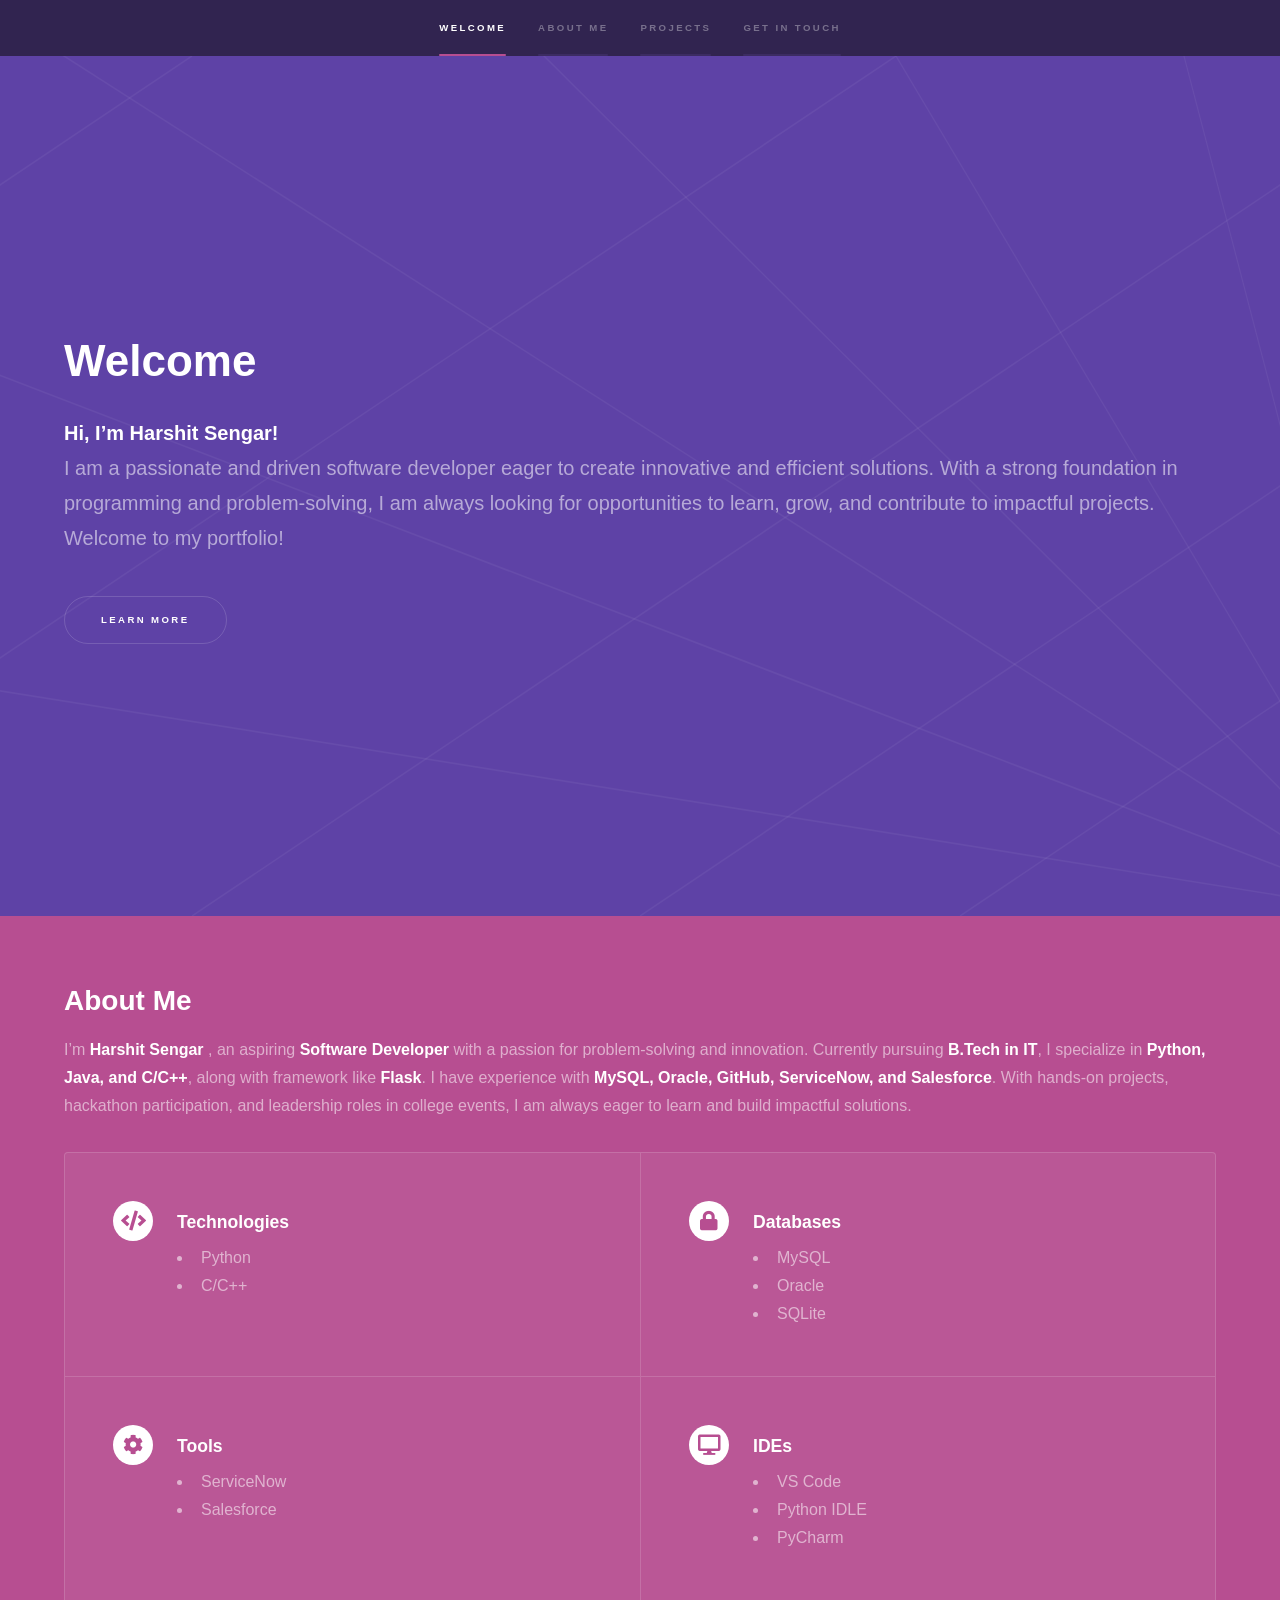
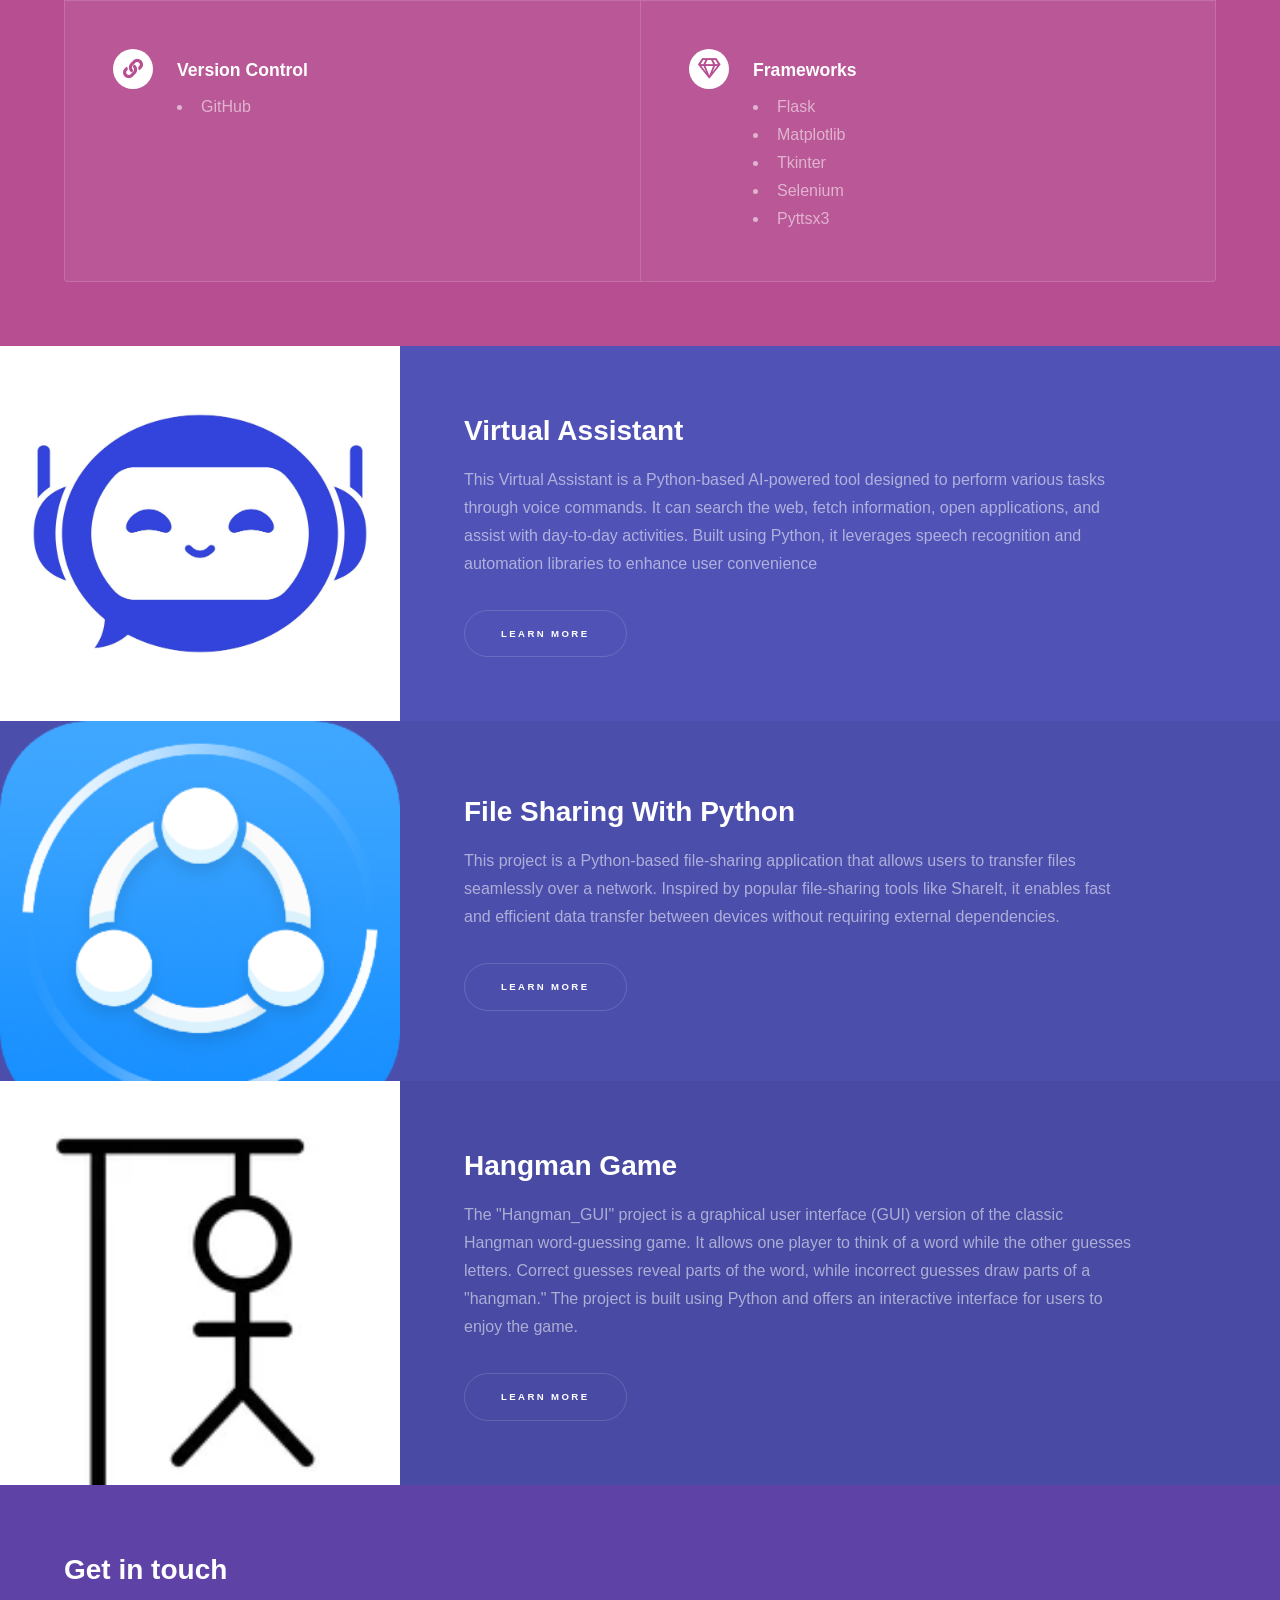
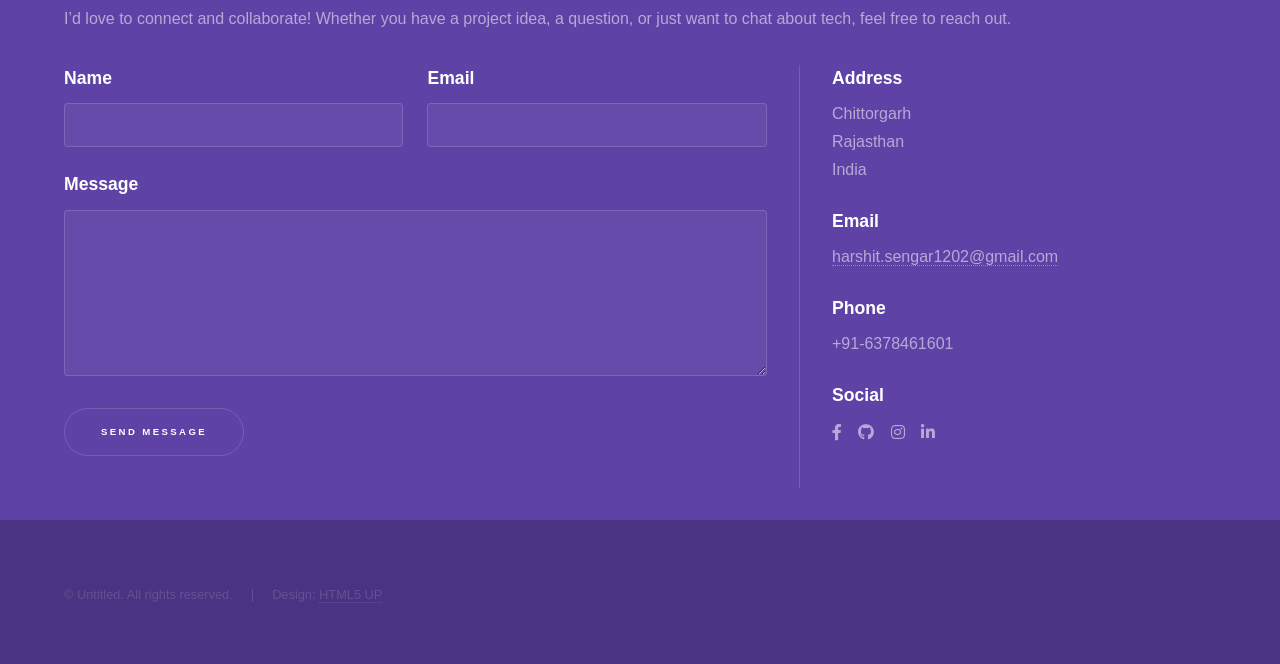
==== commit 65b046cb: "filesharing and hangman" ====
--- a/index.html
+++ b/index.html
@@ -131,7 +131,7 @@
 							</div>
 						</section>
 						<section>
-							<a href="#" class="image"><img src="images/pic02.jpg" alt="" data-position="top center" /></a>
+							<a href="#" class="image"><img src="images/filesharinghome.png" alt="" data-position="top center" /></a>
 							<div class="content">
 								<div class="inner">
 									<h2>File Sharing With Python</h2>
@@ -144,7 +144,7 @@
 							</div>
 						</section>
 						<section>
-							<a href="#" class="image"><img src="images/pic03.jpg" alt="" data-position="25% 25%" /></a>
+							<a href="#" class="image"><img src="images/hangmanhome.png" alt="" data-position="25% 25%" /></a>
 							<div class="content">
 								<div class="inner">
 									<h2>Hangman Game</h2>
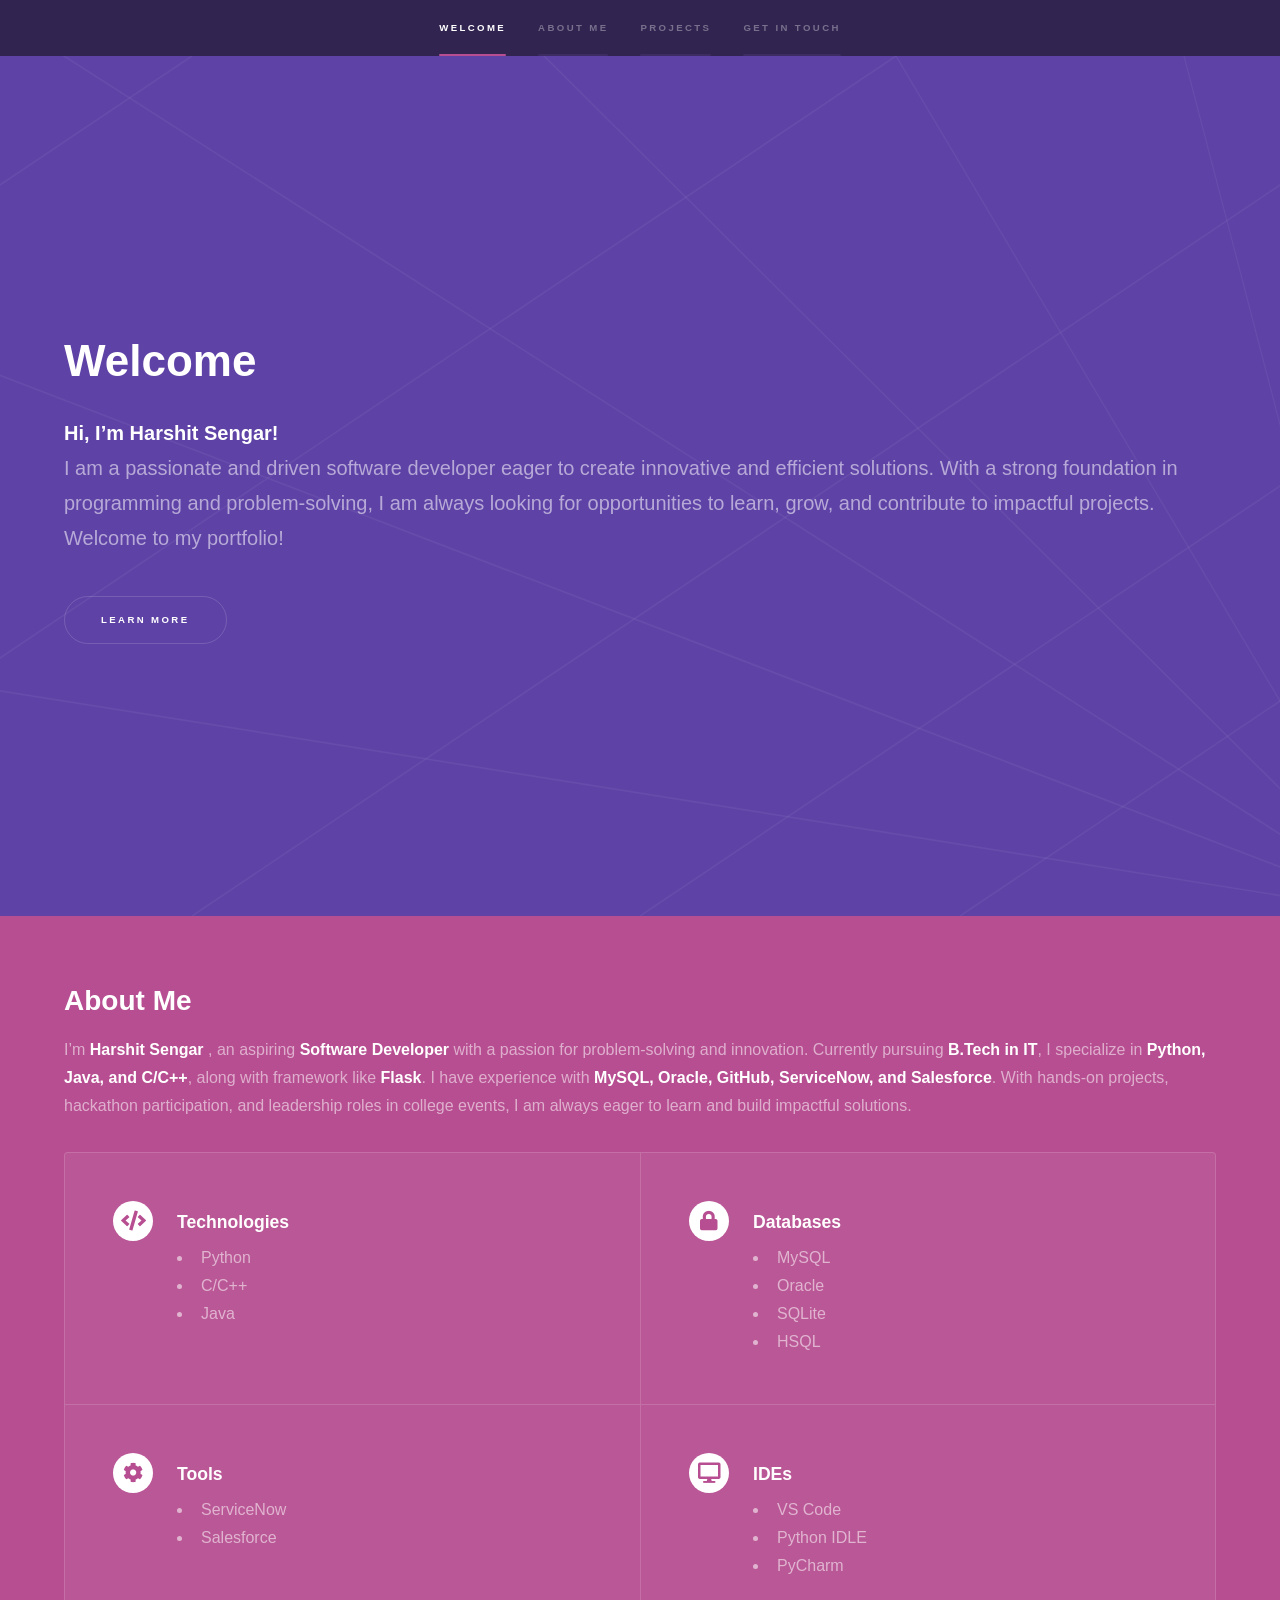
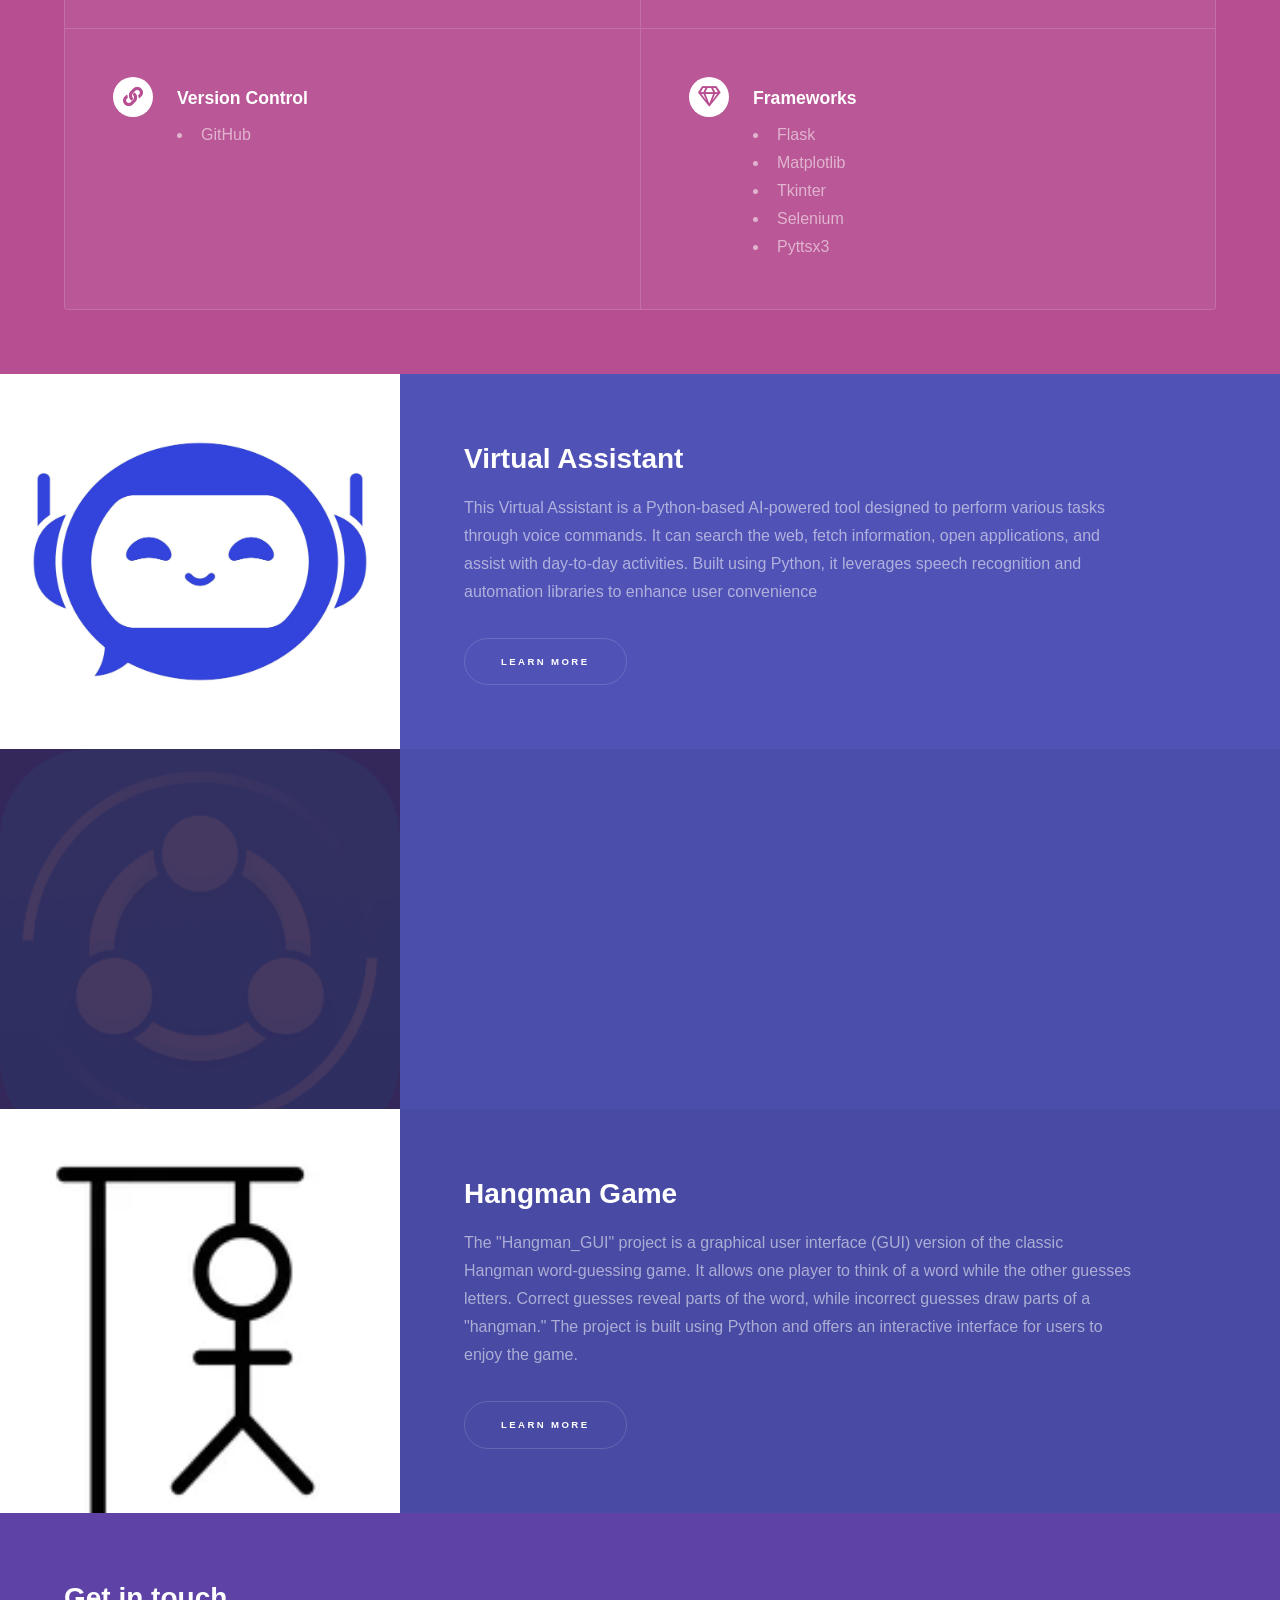
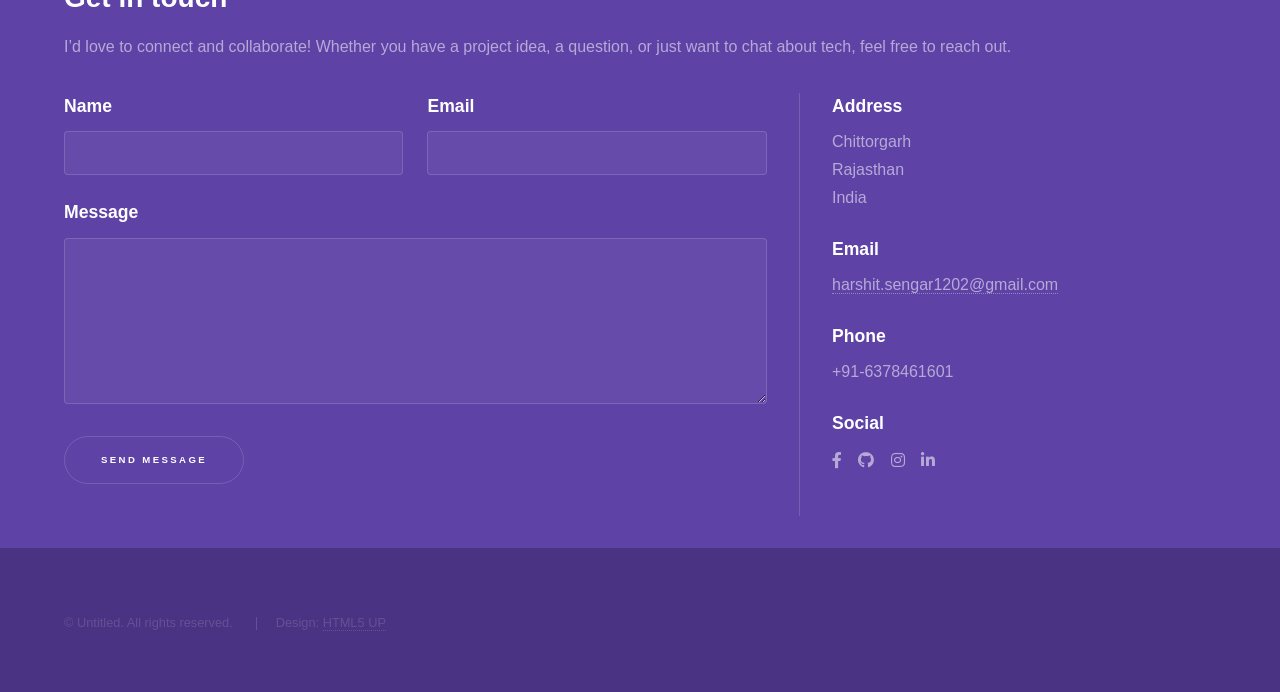
==== commit 216eb552: "Update index.html" ====
--- a/index.html
+++ b/index.html
@@ -1,242 +1,323 @@
-<!DOCTYPE HTML>
+<!DOCTYPE html>
 <!--
 	Hyperspace by HTML5 UP
 	html5up.net | @ajlkn
 	Free for personal and commercial use under the CCA 3.0 license (html5up.net/license)
 -->
 <html>
-	<head>
-		<title>Hyperspace by HTML5 UP</title>
-		<meta charset="utf-8" />
-		<meta name="viewport" content="width=device-width, initial-scale=1, user-scalable=no" />
-		<link rel="stylesheet" href="assets/css/main.css" />
-		<noscript><link rel="stylesheet" href="assets/css/noscript.css" /></noscript>
-	</head>
-	<body class="is-preload">
-
-		<!-- Sidebar -->
-			<section id="sidebar">
-				<div class="inner">
-					<nav>
-						<ul>
-							<li><a href="#intro">Welcome</a></li>
-							<li><a href="#one">About Me</a></li>
-							<li><a href="#two">Projects</a></li>
-							<li><a href="#three">Get in touch</a></li>
-						</ul>
-					</nav>
-				</div>
-			</section>
-
-		<!-- Wrapper -->
-			<div id="wrapper">
-
-				<!-- Intro -->
-					<section id="intro" class="wrapper style1 fullscreen fade-up">
-						<div class="inner">
-							<h1>Welcome</h1>
-							<p><b>Hi, I’m Harshit Sengar!</b><br>  
-								I am a passionate and driven software developer eager to create innovative and efficient solutions.
-								 With a strong foundation in programming and problem-solving, 
-								 I am always looking for opportunities to learn, grow, and contribute to impactful projects.
-								  <br> Welcome to my portfolio! </p>
-							<ul class="actions">
-								<li><a href="#one" class="button scrolly">Learn more</a></li>
-							</ul>
-						</div>
-					</section>
-
-				<!-- One -->
-				<section id="one" class="wrapper style3 fade-up">
-					<div class="inner">
-						<h2>About Me</h2>
-						<p>I’m <b> Harshit Sengar </b>, an aspiring <b>Software Developer</b> with a passion for problem-solving and innovation. 
-							Currently pursuing <b>B.Tech in IT</b>, I specialize in <b>Python, Java, and C/C++</b>, along with framework like <b>Flask</b>. 
-							I have experience with <b>MySQL, Oracle, GitHub, ServiceNow, and Salesforce</b>. 
-							With hands-on projects, hackathon participation, and leadership roles in college events, I am always eager to learn and build impactful solutions.</p>
-						<div class="features">
-							<section>
-								<span class="icon solid major fa-code"></span>
-								<h3>Technologies</h3>
-								<ul>
-									<li>Python</li>
-									<li>C/C++</li>
-								</ul>
-							</section>
-							<section>
-								<span class="icon solid major fa-lock"></span>
-								<h3>Databases</h3>
-								<ul>
-									<li>MySQL</li>
-									<li>Oracle</li>
-									<li>SQLite</li>
-								</ul>
-							</section>
-							<section>
-								<span class="icon solid major fa-cog"></span>
-								<h3>Tools</h3>
-								<ul>
-									<li>ServiceNow</li>
-									<li>Salesforce</li>
-								</ul>
-							</section>
-							<section>
-								<span class="icon solid major fa-desktop"></span>
-								<h3>IDEs</h3>
-								<ul>
-									<li>VS Code</li>
-									<li>Python IDLE</li>
-									<li>PyCharm</li>
-								</ul>
-							</section>
-							<section>
-								<span class="icon solid major fa-link"></span>
-								<h3>Version Control</h3>
-								<ul>
-									<li>GitHub</li>
-								</ul>
-							</section>
-							<section>
-								<span class="icon major fa-gem"></span>
-								<h3>Frameworks</h3>
-								<ul>
-									<li>Flask</li>
-									<li>Matplotlib</li>
-									<li>Tkinter</li>
-									<li>Selenium</li>
-									<li>Pyttsx3</li>
-								</ul>
-							</section>
-						</div>
-						<!-- <ul class="actions">
+  <head>
+    <title>Harshit Sengar Portfolio</title>
+    <meta charset="utf-8" />
+    <meta
+      name="viewport"
+      content="width=device-width, initial-scale=1, user-scalable=no"
+    />
+    <link rel="stylesheet" href="assets/css/main.css" />
+    <noscript
+      ><link rel="stylesheet" href="assets/css/noscript.css"
+    /></noscript>
+  </head>
+  <body class="is-preload">
+    <!-- Sidebar -->
+    <section id="sidebar">
+      <div class="inner">
+        <nav>
+          <ul>
+            <li><a href="#intro">Welcome</a></li>
+            <li><a href="#one">About Me</a></li>
+            <li><a href="#two">Projects</a></li>
+            <li><a href="#three">Get in touch</a></li>
+          </ul>
+        </nav>
+      </div>
+    </section>
+
+    <!-- Wrapper -->
+    <div id="wrapper">
+      <!-- Intro -->
+      <section id="intro" class="wrapper style1 fullscreen fade-up">
+        <div class="inner">
+          <h1>Welcome</h1>
+          <p>
+            <b>Hi, I’m Harshit Sengar!</b><br />
+            I am a passionate and driven software developer eager to create
+            innovative and efficient solutions. With a strong foundation in
+            programming and problem-solving, I am always looking for
+            opportunities to learn, grow, and contribute to impactful projects.
+            <br />
+            Welcome to my portfolio!
+          </p>
+          <ul class="actions">
+            <li><a href="#one" class="button scrolly">Learn more</a></li>
+          </ul>
+        </div>
+      </section>
+
+      <!-- One -->
+      <section id="one" class="wrapper style3 fade-up">
+        <div class="inner">
+          <h2>About Me</h2>
+          <p>
+            I’m <b> Harshit Sengar </b>, an aspiring
+            <b>Software Developer</b> with a passion for problem-solving and
+            innovation. Currently pursuing <b>B.Tech in IT</b>, I specialize in
+            <b>Python, Java, and C/C++</b>, along with framework like
+            <b>Flask</b>. I have experience with
+            <b>MySQL, Oracle, GitHub, ServiceNow, and Salesforce</b>. With
+            hands-on projects, hackathon participation, and leadership roles in
+            college events, I am always eager to learn and build impactful
+            solutions.
+          </p>
+          <div class="features">
+            <section>
+              <span class="icon solid major fa-code"></span>
+              <h3>Technologies</h3>
+              <ul>
+                <li>Python</li>
+                <li>C/C++</li>
+                <li>Java</li>
+              </ul>
+            </section>
+            <section>
+              <span class="icon solid major fa-lock"></span>
+              <h3>Databases</h3>
+              <ul>
+                <li>MySQL</li>
+                <li>Oracle</li>
+                <li>SQLite</li>
+                <li>HSQL</li>
+              </ul>
+            </section>
+            <section>
+              <span class="icon solid major fa-cog"></span>
+              <h3>Tools</h3>
+              <ul>
+                <li>ServiceNow</li>
+                <li>Salesforce</li>
+              </ul>
+            </section>
+            <section>
+              <span class="icon solid major fa-desktop"></span>
+              <h3>IDEs</h3>
+              <ul>
+                <li>VS Code</li>
+                <li>Python IDLE</li>
+                <li>PyCharm</li>
+              </ul>
+            </section>
+            <section>
+              <span class="icon solid major fa-link"></span>
+              <h3>Version Control</h3>
+              <ul>
+                <li>GitHub</li>
+              </ul>
+            </section>
+            <section>
+              <span class="icon major fa-gem"></span>
+              <h3>Frameworks</h3>
+              <ul>
+                <li>Flask</li>
+                <li>Matplotlib</li>
+                <li>Tkinter</li>
+                <li>Selenium</li>
+                <li>Pyttsx3</li>
+              </ul>
+            </section>
+          </div>
+          <!-- <ul class="actions">
 							<li><a href="generic.html" class="button">Learn more</a></li>
 						</ul> -->
-					</div>
-				</section>
-				<!-- Two -->
-		
-					<section id="two" class="wrapper style2 spotlights">
-						<section>
-							<a href="#" class="image"><img src="images/virtualassithome3.png" alt="" data-position="center center" /></a>
-							<div class="content">
-								<div class="inner">
-									<h2>Virtual Assistant</h2>
-									<p>This Virtual Assistant is a Python-based AI-powered tool designed to perform various tasks through voice commands. 
-										It can search the web, fetch information, open applications, and assist with day-to-day activities. 
-										Built using Python, it leverages speech recognition and automation libraries to enhance user convenience</p>
-									<ul class="actions">
-										<li><a href="virtualassistant.html" class="button">Learn more</a></li>
-									</ul>
-								</div>
-							</div>
-						</section>
-						<section>
-							<a href="#" class="image"><img src="images/filesharinghome.png" alt="" data-position="top center" /></a>
-							<div class="content">
-								<div class="inner">
-									<h2>File Sharing With Python</h2>
-									<p>This project is a Python-based file-sharing application that allows users to transfer files seamlessly over a network. 
-										Inspired by popular file-sharing tools like ShareIt, it enables fast and efficient data transfer between devices without requiring external dependencies.</p>
-									<ul class="actions">
-										<li><a href="filesharing.html" class="button">Learn more</a></li>
-									</ul>
-								</div>
-							</div>
-						</section>
-						<section>
-							<a href="#" class="image"><img src="images/hangmanhome.png" alt="" data-position="25% 25%" /></a>
-							<div class="content">
-								<div class="inner">
-									<h2>Hangman Game</h2>
-									<p>The "Hangman_GUI" project is a graphical user interface (GUI) version of the classic Hangman word-guessing game. 
-										It allows one player to think of a word while the other guesses letters. Correct guesses reveal parts of the word, while incorrect guesses draw parts of a "hangman." 
-										The project is built using Python and offers an interactive interface for users to enjoy the game.</p>
-									<ul class="actions">
-										<li><a href="hangmangame.html" class="button">Learn more</a></li>
-									</ul>
-								</div>
-							</div>
-						</section>
-					</section>
-
-
-				<!-- Three -->
-					<section id="three" class="wrapper style1 fade-up">
-						<div class="inner">
-							<h2>Get in touch</h2>
-							<p>I’d love to connect and collaborate! Whether you have a project idea, a question, or just want to chat about tech, feel free to reach out.</p>
-							<div class="split style1">
-								<section>
-									<form method="post" action="#">
-										<div class="fields">
-											<div class="field half">
-												<label for="name">Name</label>
-												<input type="text" name="name" id="name" />
-											</div>
-											<div class="field half">
-												<label for="email">Email</label>
-												<input type="text" name="email" id="email" />
-											</div>
-											<div class="field">
-												<label for="message">Message</label>
-												<textarea name="message" id="message" rows="5"></textarea>
-											</div>
-										</div>
-										<ul class="actions">
-											<li><a href="" class="button submit">Send Message</a></li>
-										</ul>
-									</form>
-								</section>
-								<section>
-									<ul class="contact">
-										<li>
-											<h3>Address</h3>
-											<span>Chittorgarh<br />
-											Rajasthan<br />
-											India</span>
-										</li>
-										<li>
-											<h3>Email</h3>
-											<a href="https://mail.google.com/mail/u/0/?hl=en#inbox?compose=GTvVlcSMVJJtTVSfmNBftkfqVHggHtXjztVLJKknVCTPSRMQPdnqNHBznpTfzjgJNSFqLkWNXwxvW">harshit.sengar1202@gmail.com</a>
-										</li>
-										<li>
-											<h3>Phone</h3>
-											<span>+91-6378461601</span>
-										</li>
-										<li>
-											<h3>Social</h3>
-											<ul class="icons">
-												<li><a href="https://www.facebook.com/harshit.sengar.737" class="icon brands fa-facebook-f"><span class="label">Facebook</span></a></li>
-												<li><a href="https://github.com/Harshitsengar1202" class="icon brands fa-github"><span class="label">GitHub</span></a></li>
-												<li><a href="https://www.instagram.com/sengar1202/" class="icon brands fa-instagram"><span class="label">Instagram</span></a></li>
-												<li><a href="https://www.linkedin.com/in/harshit-sengar-666395172/" class="icon brands fa-linkedin-in"><span class="label">LinkedIn</span></a></li>
-											</ul>
-										</li>
-									</ul>
-								</section>
-							</div>
-						</div>
-					</section>
-
-			</div>
-
-		<!-- Footer -->
-			<footer id="footer" class="wrapper style1-alt">
-				<div class="inner">
-					<ul class="menu">
-						<li>&copy; Untitled. All rights reserved.</li><li>Design: <a href="http://html5up.net">HTML5 UP</a></li>
-					</ul>
-				</div>
-			</footer>
-
-		<!-- Scripts -->
-			<script src="assets/js/jquery.min.js"></script>
-			<script src="assets/js/jquery.scrollex.min.js"></script>
-			<script src="assets/js/jquery.scrolly.min.js"></script>
-			<script src="assets/js/browser.min.js"></script>
-			<script src="assets/js/breakpoints.min.js"></script>
-			<script src="assets/js/util.js"></script>
-			<script src="assets/js/main.js"></script>
-
-	</body>
-</html>+        </div>
+      </section>
+      <!-- Two -->
+
+      <section id="two" class="wrapper style2 spotlights">
+        <section>
+          <a href="#" class="image"
+            ><img
+              src="images/virtualassithome3.png"
+              alt=""
+              data-position="center center"
+          /></a>
+          <div class="content">
+            <div class="inner">
+              <h2>Virtual Assistant</h2>
+              <p>
+                This Virtual Assistant is a Python-based AI-powered tool
+                designed to perform various tasks through voice commands. It can
+                search the web, fetch information, open applications, and assist
+                with day-to-day activities. Built using Python, it leverages
+                speech recognition and automation libraries to enhance user
+                convenience
+              </p>
+              <ul class="actions">
+                <li>
+                  <a href="virtualassistant.html" class="button">Learn more</a>
+                </li>
+              </ul>
+            </div>
+          </div>
+        </section>
+        <section>
+          <a href="#" class="image"
+            ><img
+              src="images/filesharinghome.png"
+              alt=""
+              data-position="top center"
+          /></a>
+          <div class="content">
+            <div class="inner">
+              <h2>File Sharing With Python</h2>
+              <p>
+                This project is a Python-based file-sharing application that
+                allows users to transfer files seamlessly over a network.
+                Inspired by popular file-sharing tools like ShareIt, it enables
+                fast and efficient data transfer between devices without
+                requiring external dependencies.
+              </p>
+              <ul class="actions">
+                <li>
+                  <a href="filesharing.html" class="button">Learn more</a>
+                </li>
+              </ul>
+            </div>
+          </div>
+        </section>
+        <section>
+          <a href="#" class="image"
+            ><img src="images/hangmanhome.png" alt="" data-position="25% 25%"
+          /></a>
+          <div class="content">
+            <div class="inner">
+              <h2>Hangman Game</h2>
+              <p>
+                The "Hangman_GUI" project is a graphical user interface (GUI)
+                version of the classic Hangman word-guessing game. It allows one
+                player to think of a word while the other guesses letters.
+                Correct guesses reveal parts of the word, while incorrect
+                guesses draw parts of a "hangman." The project is built using
+                Python and offers an interactive interface for users to enjoy
+                the game.
+              </p>
+              <ul class="actions">
+                <li>
+                  <a href="hangmangame.html" class="button">Learn more</a>
+                </li>
+              </ul>
+            </div>
+          </div>
+        </section>
+      </section>
+
+      <!-- Three -->
+      <section id="three" class="wrapper style1 fade-up">
+        <div class="inner">
+          <h2>Get in touch</h2>
+          <p>
+            I’d love to connect and collaborate! Whether you have a project
+            idea, a question, or just want to chat about tech, feel free to
+            reach out.
+          </p>
+          <div class="split style1">
+            <section>
+              <form method="post" action="#">
+                <div class="fields">
+                  <div class="field half">
+                    <label for="name">Name</label>
+                    <input type="text" name="name" id="name" />
+                  </div>
+                  <div class="field half">
+                    <label for="email">Email</label>
+                    <input type="text" name="email" id="email" />
+                  </div>
+                  <div class="field">
+                    <label for="message">Message</label>
+                    <textarea name="message" id="message" rows="5"></textarea>
+                  </div>
+                </div>
+                <ul class="actions">
+                  <li><a href="" class="button submit">Send Message</a></li>
+                </ul>
+              </form>
+            </section>
+            <section>
+              <ul class="contact">
+                <li>
+                  <h3>Address</h3>
+                  <span
+                    >Chittorgarh<br />
+                    Rajasthan<br />
+                    India</span
+                  >
+                </li>
+                <li>
+                  <h3>Email</h3>
+                  <a
+                    href="https://mail.google.com/mail/u/0/?hl=en#inbox?compose=GTvVlcSMVJJtTVSfmNBftkfqVHggHtXjztVLJKknVCTPSRMQPdnqNHBznpTfzjgJNSFqLkWNXwxvW"
+                    >harshit.sengar1202@gmail.com</a
+                  >
+                </li>
+                <li>
+                  <h3>Phone</h3>
+                  <span>+91-6378461601</span>
+                </li>
+                <li>
+                  <h3>Social</h3>
+                  <ul class="icons">
+                    <li>
+                      <a
+                        href="https://www.facebook.com/harshit.sengar.737"
+                        class="icon brands fa-facebook-f"
+                        ><span class="label">Facebook</span></a
+                      >
+                    </li>
+                    <li>
+                      <a
+                        href="https://github.com/Harshitsengar1202"
+                        class="icon brands fa-github"
+                        ><span class="label">GitHub</span></a
+                      >
+                    </li>
+                    <li>
+                      <a
+                        href="https://www.instagram.com/sengar1202/"
+                        class="icon brands fa-instagram"
+                        ><span class="label">Instagram</span></a
+                      >
+                    </li>
+                    <li>
+                      <a
+                        href="https://www.linkedin.com/in/harshit-sengar-666395172/"
+                        class="icon brands fa-linkedin-in"
+                        ><span class="label">LinkedIn</span></a
+                      >
+                    </li>
+                  </ul>
+                </li>
+              </ul>
+            </section>
+          </div>
+        </div>
+      </section>
+    </div>
+
+    <!-- Footer -->
+    <footer id="footer" class="wrapper style1-alt">
+      <div class="inner">
+        <ul class="menu">
+          <li>&copy; Untitled. All rights reserved.</li>
+          <li>Design: <a href="http://html5up.net">HTML5 UP</a></li>
+        </ul>
+      </div>
+    </footer>
+
+    <!-- Scripts -->
+    <script src="assets/js/jquery.min.js"></script>
+    <script src="assets/js/jquery.scrollex.min.js"></script>
+    <script src="assets/js/jquery.scrolly.min.js"></script>
+    <script src="assets/js/browser.min.js"></script>
+    <script src="assets/js/breakpoints.min.js"></script>
+    <script src="assets/js/util.js"></script>
+    <script src="assets/js/main.js"></script>
+  </body>
+</html>
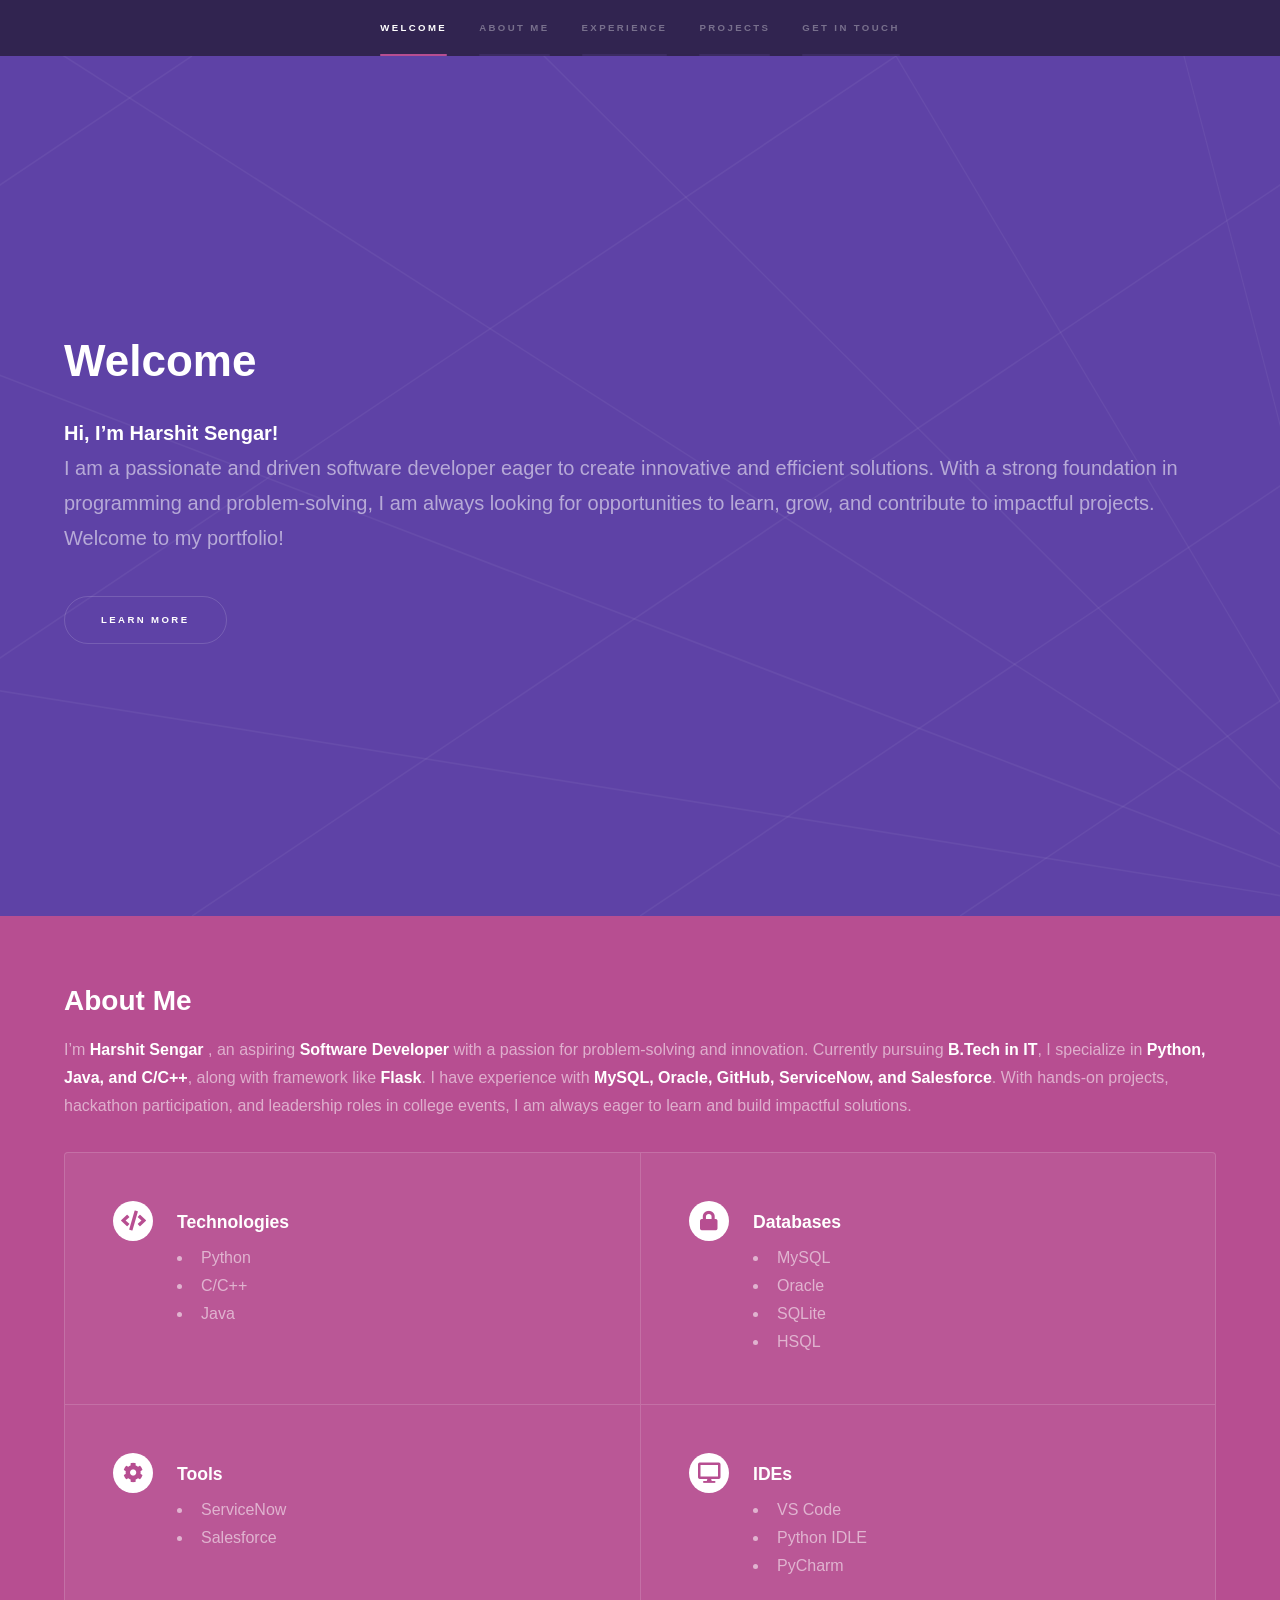
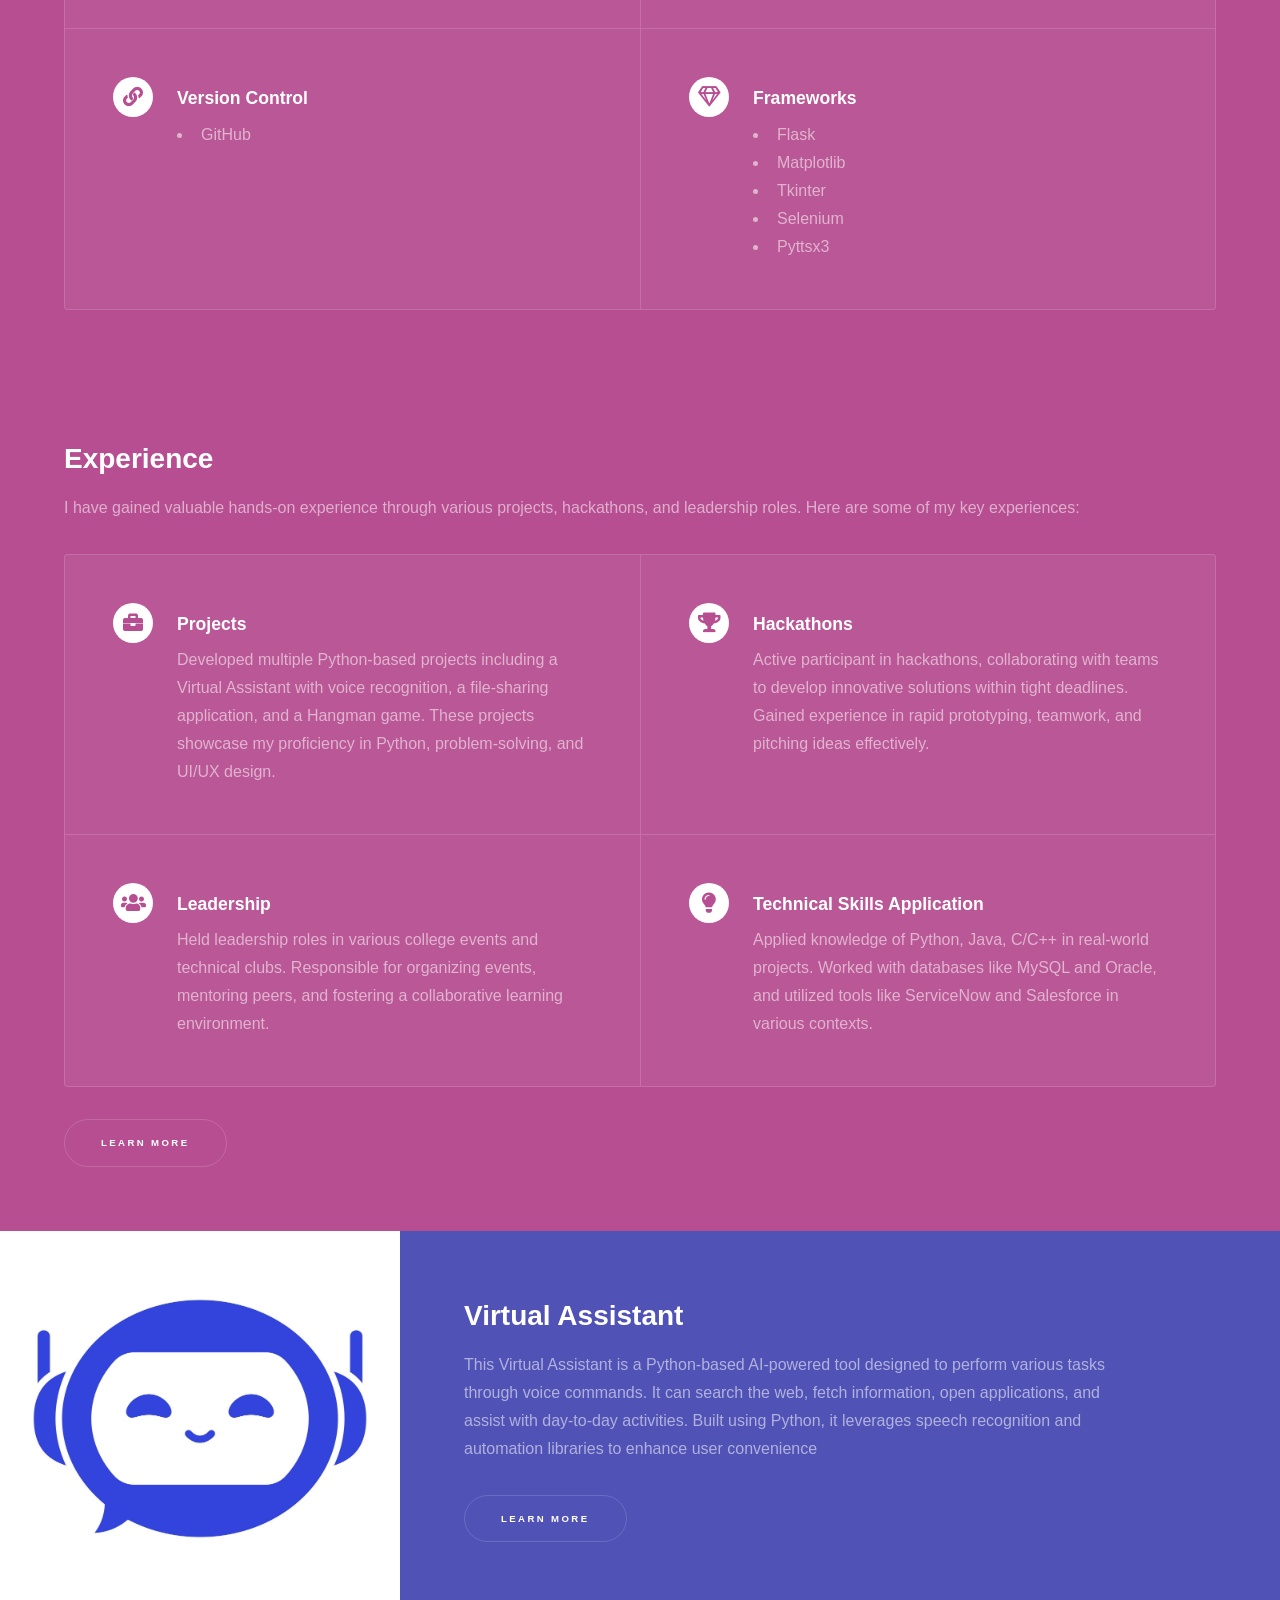
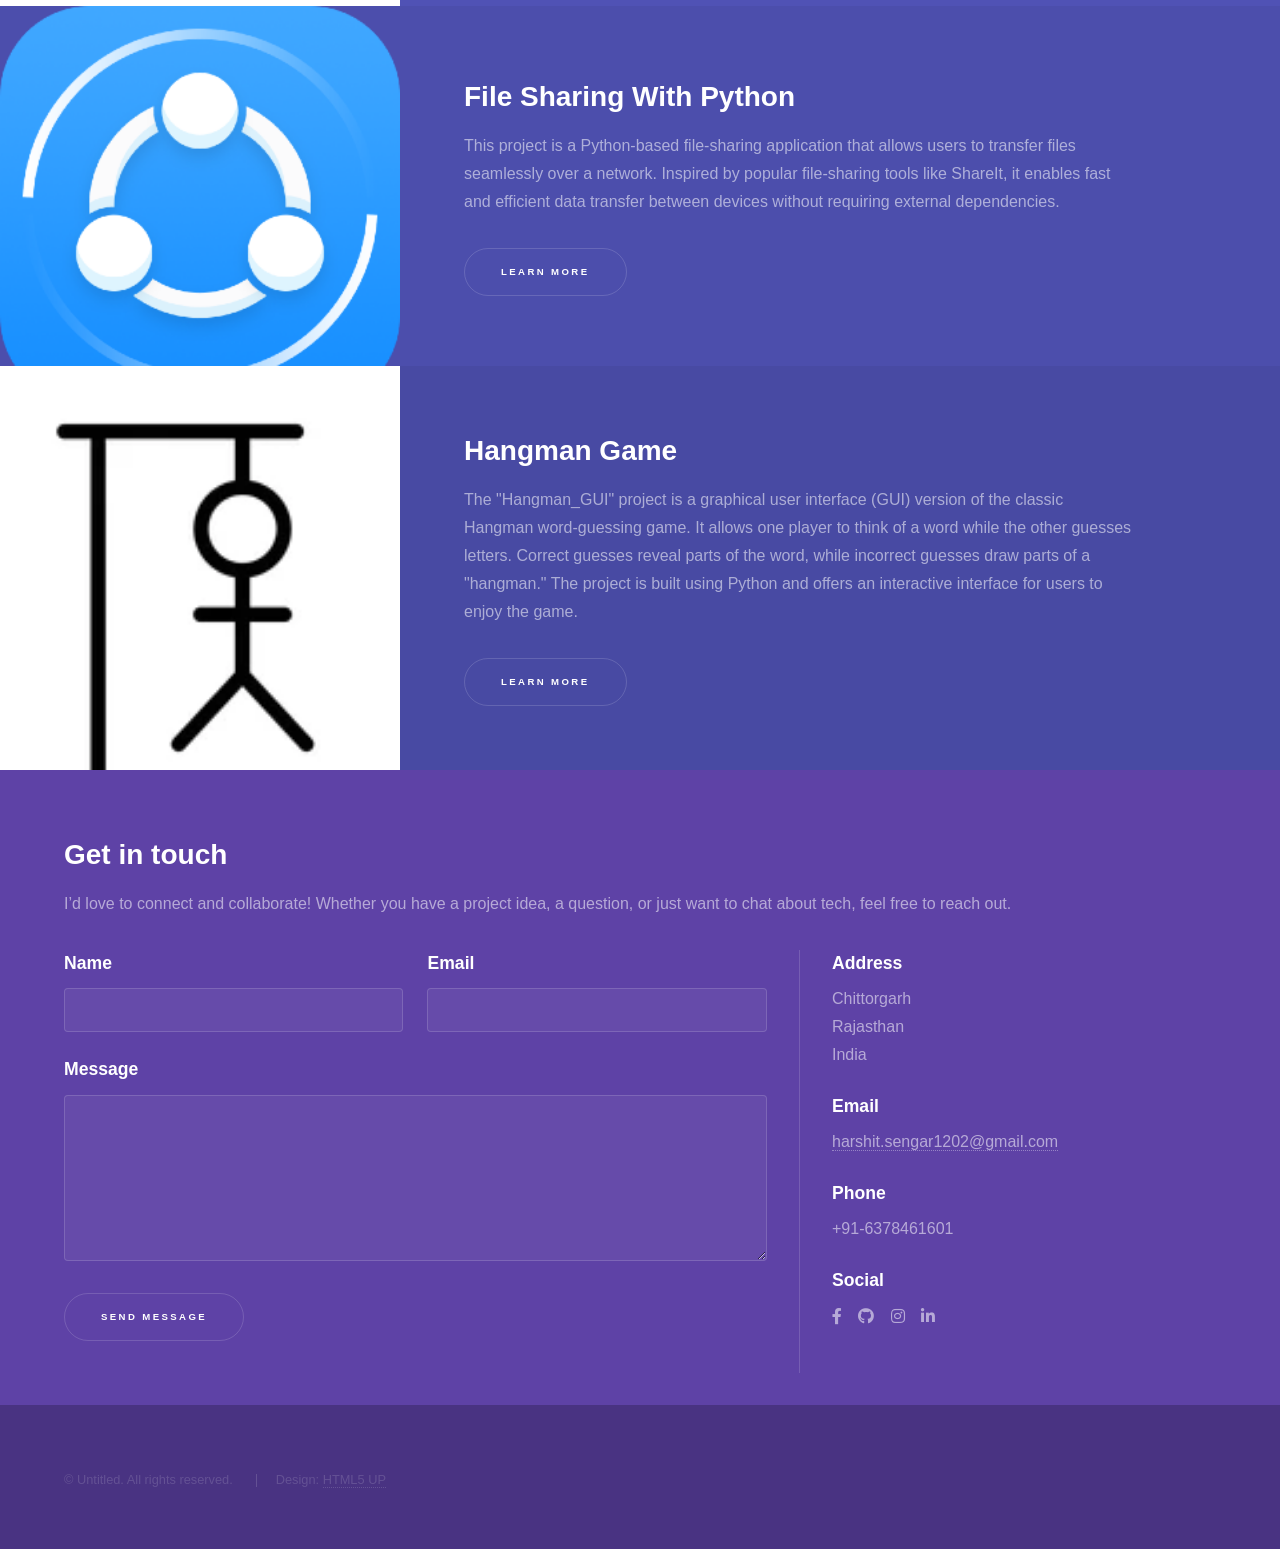
==== commit 63d751b3: "Update in work experience" ====
--- a/index.html
+++ b/index.html
@@ -25,6 +25,7 @@
           <ul>
             <li><a href="#intro">Welcome</a></li>
             <li><a href="#one">About Me</a></li>
+            <li><a href="#experience">Experience</a></li>
             <li><a href="#two">Projects</a></li>
             <li><a href="#three">Get in touch</a></li>
           </ul>
@@ -127,6 +128,48 @@
           <!-- <ul class="actions">
 							<li><a href="generic.html" class="button">Learn more</a></li>
 						</ul> -->
+        </div>
+      </section>
+      <!-- Experience -->
+      <section id="experience" class="wrapper style3 fade-up">
+        <div class="inner">
+          <h2>Experience</h2>
+          <p>
+            I have gained valuable hands-on experience through various projects, hackathons, and leadership roles. Here are some of my key experiences:
+          </p>
+          <div class="features">
+            <section>
+              <span class="icon solid major fa-briefcase"></span>
+              <h3>Projects</h3>
+              <p>
+                Developed multiple Python-based projects including a Virtual Assistant with voice recognition, a file-sharing application, and a Hangman game. These projects showcase my proficiency in Python, problem-solving, and UI/UX design.
+              </p>
+            </section>
+            <section>
+              <span class="icon solid major fa-trophy"></span>
+              <h3>Hackathons</h3>
+              <p>
+                Active participant in hackathons, collaborating with teams to develop innovative solutions within tight deadlines. Gained experience in rapid prototyping, teamwork, and pitching ideas effectively.
+              </p>
+            </section>
+            <section>
+              <span class="icon solid major fa-users"></span>
+              <h3>Leadership</h3>
+              <p>
+                Held leadership roles in various college events and technical clubs. Responsible for organizing events, mentoring peers, and fostering a collaborative learning environment.
+              </p>
+            </section>
+            <section>
+              <span class="icon solid major fa-lightbulb"></span>
+              <h3>Technical Skills Application</h3>
+              <p>
+                Applied knowledge of Python, Java, C/C++ in real-world projects. Worked with databases like MySQL and Oracle, and utilized tools like ServiceNow and Salesforce in various contexts.
+              </p>
+            </section>
+          </div>
+          <ul class="actions">
+            <li><a href="experience.html" class="button">Learn more</a></li>
+          </ul>
         </div>
       </section>
       <!-- Two -->
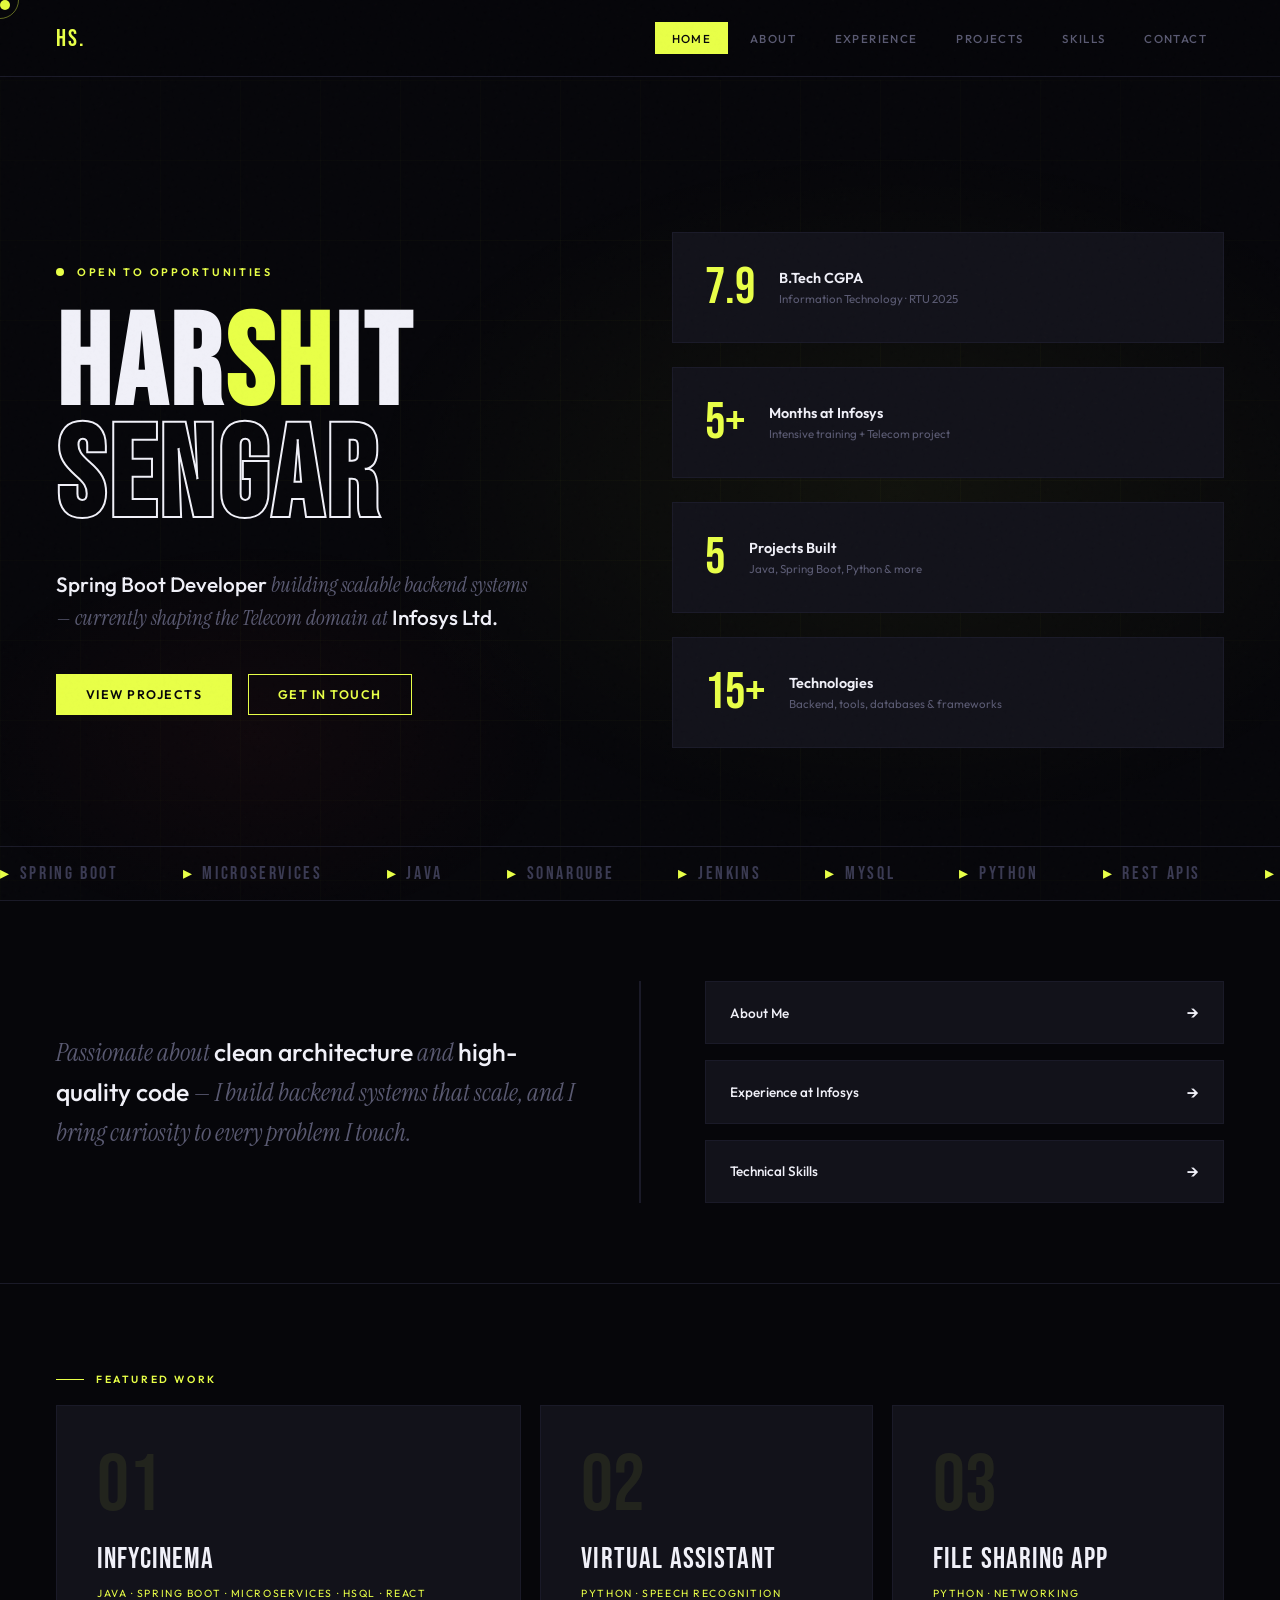
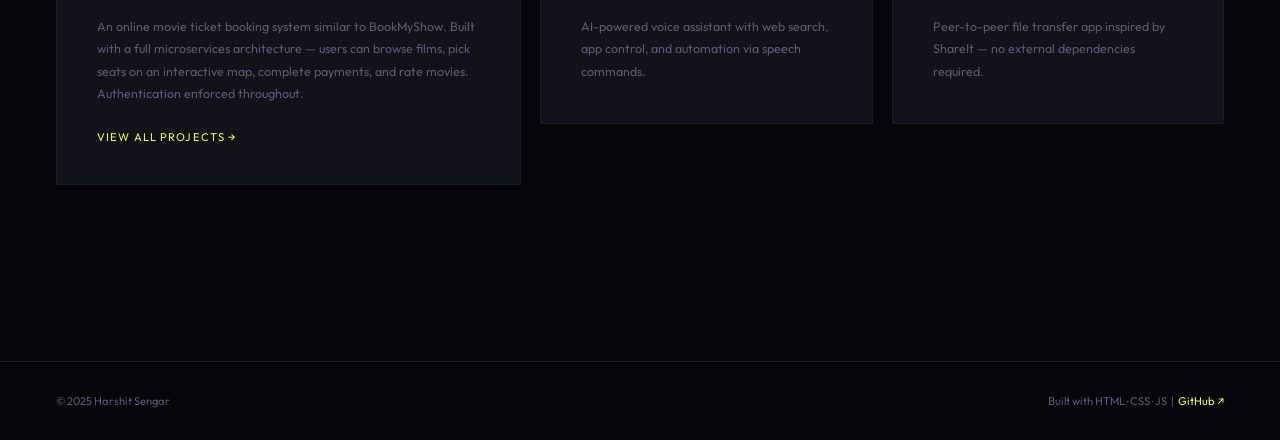
==== commit c78ca41e: "Initial commit" ====
--- a/index.html
+++ b/index.html
@@ -1,366 +1,349 @@
-<!DOCTYPE html>
-<!--
-	Hyperspace by HTML5 UP
-	html5up.net | @ajlkn
-	Free for personal and commercial use under the CCA 3.0 license (html5up.net/license)
--->
-<html>
-  <head>
-    <title>Harshit Sengar Portfolio</title>
-    <meta charset="utf-8" />
-    <meta
-      name="viewport"
-      content="width=device-width, initial-scale=1, user-scalable=no"
-    />
-    <link rel="stylesheet" href="assets/css/main.css" />
-    <noscript
-      ><link rel="stylesheet" href="assets/css/noscript.css"
-    /></noscript>
-  </head>
-  <body class="is-preload">
-    <!-- Sidebar -->
-    <section id="sidebar">
-      <div class="inner">
-        <nav>
-          <ul>
-            <li><a href="#intro">Welcome</a></li>
-            <li><a href="#one">About Me</a></li>
-            <li><a href="#experience">Experience</a></li>
-            <li><a href="#two">Projects</a></li>
-            <li><a href="#three">Get in touch</a></li>
-          </ul>
-        </nav>
-      </div>
-    </section>
-
-    <!-- Wrapper -->
-    <div id="wrapper">
-      <!-- Intro -->
-      <section id="intro" class="wrapper style1 fullscreen fade-up">
-        <div class="inner">
-          <h1>Welcome</h1>
-          <p>
-            <b>Hi, I’m Harshit Sengar!</b><br />
-            I am a passionate and driven software developer eager to create
-            innovative and efficient solutions. With a strong foundation in
-            programming and problem-solving, I am always looking for
-            opportunities to learn, grow, and contribute to impactful projects.
-            <br />
-            Welcome to my portfolio!
-          </p>
-          <ul class="actions">
-            <li><a href="#one" class="button scrolly">Learn more</a></li>
-          </ul>
-        </div>
-      </section>
-
-      <!-- One -->
-      <section id="one" class="wrapper style3 fade-up">
-        <div class="inner">
-          <h2>About Me</h2>
-          <p>
-            I’m <b> Harshit Sengar </b>, an aspiring
-            <b>Software Developer</b> with a passion for problem-solving and
-            innovation. Currently pursuing <b>B.Tech in IT</b>, I specialize in
-            <b>Python, Java, and C/C++</b>, along with framework like
-            <b>Flask</b>. I have experience with
-            <b>MySQL, Oracle, GitHub, ServiceNow, and Salesforce</b>. With
-            hands-on projects, hackathon participation, and leadership roles in
-            college events, I am always eager to learn and build impactful
-            solutions.
-          </p>
-          <div class="features">
-            <section>
-              <span class="icon solid major fa-code"></span>
-              <h3>Technologies</h3>
-              <ul>
-                <li>Python</li>
-                <li>C/C++</li>
-                <li>Java</li>
-              </ul>
-            </section>
-            <section>
-              <span class="icon solid major fa-lock"></span>
-              <h3>Databases</h3>
-              <ul>
-                <li>MySQL</li>
-                <li>Oracle</li>
-                <li>SQLite</li>
-                <li>HSQL</li>
-              </ul>
-            </section>
-            <section>
-              <span class="icon solid major fa-cog"></span>
-              <h3>Tools</h3>
-              <ul>
-                <li>ServiceNow</li>
-                <li>Salesforce</li>
-              </ul>
-            </section>
-            <section>
-              <span class="icon solid major fa-desktop"></span>
-              <h3>IDEs</h3>
-              <ul>
-                <li>VS Code</li>
-                <li>Python IDLE</li>
-                <li>PyCharm</li>
-              </ul>
-            </section>
-            <section>
-              <span class="icon solid major fa-link"></span>
-              <h3>Version Control</h3>
-              <ul>
-                <li>GitHub</li>
-              </ul>
-            </section>
-            <section>
-              <span class="icon major fa-gem"></span>
-              <h3>Frameworks</h3>
-              <ul>
-                <li>Flask</li>
-                <li>Matplotlib</li>
-                <li>Tkinter</li>
-                <li>Selenium</li>
-                <li>Pyttsx3</li>
-              </ul>
-            </section>
-          </div>
-          <!-- <ul class="actions">
-							<li><a href="generic.html" class="button">Learn more</a></li>
-						</ul> -->
-        </div>
-      </section>
-      <!-- Experience -->
-      <section id="experience" class="wrapper style3 fade-up">
-        <div class="inner">
-          <h2>Experience</h2>
-          <p>
-            I have gained valuable hands-on experience through various projects, hackathons, and leadership roles. Here are some of my key experiences:
-          </p>
-          <div class="features">
-            <section>
-              <span class="icon solid major fa-briefcase"></span>
-              <h3>Projects</h3>
-              <p>
-                Developed multiple Python-based projects including a Virtual Assistant with voice recognition, a file-sharing application, and a Hangman game. These projects showcase my proficiency in Python, problem-solving, and UI/UX design.
-              </p>
-            </section>
-            <section>
-              <span class="icon solid major fa-trophy"></span>
-              <h3>Hackathons</h3>
-              <p>
-                Active participant in hackathons, collaborating with teams to develop innovative solutions within tight deadlines. Gained experience in rapid prototyping, teamwork, and pitching ideas effectively.
-              </p>
-            </section>
-            <section>
-              <span class="icon solid major fa-users"></span>
-              <h3>Leadership</h3>
-              <p>
-                Held leadership roles in various college events and technical clubs. Responsible for organizing events, mentoring peers, and fostering a collaborative learning environment.
-              </p>
-            </section>
-            <section>
-              <span class="icon solid major fa-lightbulb"></span>
-              <h3>Technical Skills Application</h3>
-              <p>
-                Applied knowledge of Python, Java, C/C++ in real-world projects. Worked with databases like MySQL and Oracle, and utilized tools like ServiceNow and Salesforce in various contexts.
-              </p>
-            </section>
-          </div>
-          <ul class="actions">
-            <li><a href="experience.html" class="button">Learn more</a></li>
-          </ul>
-        </div>
-      </section>
-      <!-- Two -->
-
-      <section id="two" class="wrapper style2 spotlights">
-        <section>
-          <a href="#" class="image"
-            ><img
-              src="images/virtualassithome3.png"
-              alt=""
-              data-position="center center"
-          /></a>
-          <div class="content">
-            <div class="inner">
-              <h2>Virtual Assistant</h2>
-              <p>
-                This Virtual Assistant is a Python-based AI-powered tool
-                designed to perform various tasks through voice commands. It can
-                search the web, fetch information, open applications, and assist
-                with day-to-day activities. Built using Python, it leverages
-                speech recognition and automation libraries to enhance user
-                convenience
-              </p>
-              <ul class="actions">
-                <li>
-                  <a href="virtualassistant.html" class="button">Learn more</a>
-                </li>
-              </ul>
-            </div>
-          </div>
-        </section>
-        <section>
-          <a href="#" class="image"
-            ><img
-              src="images/filesharinghome.png"
-              alt=""
-              data-position="top center"
-          /></a>
-          <div class="content">
-            <div class="inner">
-              <h2>File Sharing With Python</h2>
-              <p>
-                This project is a Python-based file-sharing application that
-                allows users to transfer files seamlessly over a network.
-                Inspired by popular file-sharing tools like ShareIt, it enables
-                fast and efficient data transfer between devices without
-                requiring external dependencies.
-              </p>
-              <ul class="actions">
-                <li>
-                  <a href="filesharing.html" class="button">Learn more</a>
-                </li>
-              </ul>
-            </div>
-          </div>
-        </section>
-        <section>
-          <a href="#" class="image"
-            ><img src="images/hangmanhome.png" alt="" data-position="25% 25%"
-          /></a>
-          <div class="content">
-            <div class="inner">
-              <h2>Hangman Game</h2>
-              <p>
-                The "Hangman_GUI" project is a graphical user interface (GUI)
-                version of the classic Hangman word-guessing game. It allows one
-                player to think of a word while the other guesses letters.
-                Correct guesses reveal parts of the word, while incorrect
-                guesses draw parts of a "hangman." The project is built using
-                Python and offers an interactive interface for users to enjoy
-                the game.
-              </p>
-              <ul class="actions">
-                <li>
-                  <a href="hangmangame.html" class="button">Learn more</a>
-                </li>
-              </ul>
-            </div>
-          </div>
-        </section>
-      </section>
-
-      <!-- Three -->
-      <section id="three" class="wrapper style1 fade-up">
-        <div class="inner">
-          <h2>Get in touch</h2>
-          <p>
-            I’d love to connect and collaborate! Whether you have a project
-            idea, a question, or just want to chat about tech, feel free to
-            reach out.
-          </p>
-          <div class="split style1">
-            <section>
-              <form method="post" action="#">
-                <div class="fields">
-                  <div class="field half">
-                    <label for="name">Name</label>
-                    <input type="text" name="name" id="name" />
-                  </div>
-                  <div class="field half">
-                    <label for="email">Email</label>
-                    <input type="text" name="email" id="email" />
-                  </div>
-                  <div class="field">
-                    <label for="message">Message</label>
-                    <textarea name="message" id="message" rows="5"></textarea>
-                  </div>
-                </div>
-                <ul class="actions">
-                  <li><a href="" class="button submit">Send Message</a></li>
-                </ul>
-              </form>
-            </section>
-            <section>
-              <ul class="contact">
-                <li>
-                  <h3>Address</h3>
-                  <span
-                    >Chittorgarh<br />
-                    Rajasthan<br />
-                    India</span
-                  >
-                </li>
-                <li>
-                  <h3>Email</h3>
-                  <a
-                    href="https://mail.google.com/mail/u/0/?hl=en#inbox?compose=GTvVlcSMVJJtTVSfmNBftkfqVHggHtXjztVLJKknVCTPSRMQPdnqNHBznpTfzjgJNSFqLkWNXwxvW"
-                    >harshit.sengar1202@gmail.com</a
-                  >
-                </li>
-                <li>
-                  <h3>Phone</h3>
-                  <span>+91-6378461601</span>
-                </li>
-                <li>
-                  <h3>Social</h3>
-                  <ul class="icons">
-                    <li>
-                      <a
-                        href="https://www.facebook.com/harshit.sengar.737"
-                        class="icon brands fa-facebook-f"
-                        ><span class="label">Facebook</span></a
-                      >
-                    </li>
-                    <li>
-                      <a
-                        href="https://github.com/Harshitsengar1202"
-                        class="icon brands fa-github"
-                        ><span class="label">GitHub</span></a
-                      >
-                    </li>
-                    <li>
-                      <a
-                        href="https://www.instagram.com/sengar1202/"
-                        class="icon brands fa-instagram"
-                        ><span class="label">Instagram</span></a
-                      >
-                    </li>
-                    <li>
-                      <a
-                        href="https://www.linkedin.com/in/harshit-sengar-666395172/"
-                        class="icon brands fa-linkedin-in"
-                        ><span class="label">LinkedIn</span></a
-                      >
-                    </li>
-                  </ul>
-                </li>
-              </ul>
-            </section>
-          </div>
-        </div>
-      </section>
-    </div>
-
-    <!-- Footer -->
-    <footer id="footer" class="wrapper style1-alt">
-      <div class="inner">
-        <ul class="menu">
-          <li>&copy; Untitled. All rights reserved.</li>
-          <li>Design: <a href="http://html5up.net">HTML5 UP</a></li>
-        </ul>
-      </div>
-    </footer>
-
-    <!-- Scripts -->
-    <script src="assets/js/jquery.min.js"></script>
-    <script src="assets/js/jquery.scrollex.min.js"></script>
-    <script src="assets/js/jquery.scrolly.min.js"></script>
-    <script src="assets/js/browser.min.js"></script>
-    <script src="assets/js/breakpoints.min.js"></script>
-    <script src="assets/js/util.js"></script>
-    <script src="assets/js/main.js"></script>
-  </body>
-</html>
+<!DOCTYPE html>
+<html lang="en">
+<head>
+<meta charset="UTF-8">
+<meta name="viewport" content="width=device-width, initial-scale=1.0">
+<title>Harshit Sengar — Portfolio</title>
+<link rel="stylesheet" href="style.css">
+<style>
+/* ── HERO ── */
+#hero {
+  min-height: calc(100vh - 80px);
+  display: grid;
+  grid-template-columns: 1fr 1fr;
+  align-items: center;
+  padding: 0 3.5rem;
+  position: relative;
+  gap: 4rem;
+  overflow: hidden;
+}
+.hero-bg {
+  position: absolute; inset: 0;
+  background:
+    radial-gradient(ellipse 60% 60% at 70% 50%, rgba(232,255,71,.05) 0%, transparent 70%),
+    radial-gradient(ellipse 40% 40% at 20% 80%, rgba(255,71,71,.04) 0%, transparent 60%);
+}
+.hero-grid {
+  position: absolute; inset: 0;
+  background-image:
+    linear-gradient(rgba(232,255,71,.025) 1px, transparent 1px),
+    linear-gradient(90deg, rgba(232,255,71,.025) 1px, transparent 1px);
+  background-size: 80px 80px;
+  mask-image: radial-gradient(ellipse 100% 100% at 50% 50%, black 30%, transparent 100%);
+}
+.hero-left { position: relative; z-index:1; }
+.hero-eyebrow {
+  display: flex; align-items:center; gap:.8rem;
+  font-size:.68rem; font-weight:600;
+  letter-spacing:.25em; text-transform:uppercase;
+  color: var(--accent); margin-bottom: 2rem;
+  opacity:0; animation: up .8s .2s cubic-bezier(.16,1,.3,1) forwards;
+}
+.eyebrow-dot { width:8px; height:8px; border-radius:50%; background:var(--accent); animation: pulse 2s infinite; }
+@keyframes pulse { 0%,100%{opacity:1;transform:scale(1);} 50%{opacity:.5;transform:scale(1.5);} }
+@keyframes up { from{opacity:0;transform:translateY(28px);} to{opacity:1;transform:none;} }
+
+.hero-name {
+  font-family: var(--font-display);
+  font-size: clamp(5rem, 10vw, 9.5rem);
+  line-height: .88;
+  letter-spacing: .03em;
+  margin-bottom: 2rem;
+  opacity:0; animation: up .9s .35s cubic-bezier(.16,1,.3,1) forwards;
+}
+.hero-name .outline {
+  -webkit-text-stroke: 2px var(--text);
+  color: transparent;
+}
+.hero-name .yellow { color: var(--accent); }
+
+.hero-tagline {
+  font-family: var(--font-serif);
+  font-style: italic;
+  font-size: 1.3rem;
+  color: var(--muted);
+  margin-bottom: 2.5rem;
+  max-width: 480px;
+  line-height: 1.6;
+  opacity:0; animation: up .9s .5s cubic-bezier(.16,1,.3,1) forwards;
+}
+.hero-tagline strong { color:var(--text); font-style:normal; font-family:var(--font-body); font-weight:500; }
+
+.hero-ctas {
+  display:flex; gap:1rem; flex-wrap:wrap;
+  opacity:0; animation: up .9s .65s cubic-bezier(.16,1,.3,1) forwards;
+}
+
+.hero-right {
+  position: relative; z-index:1;
+  display: flex; flex-direction:column; gap:1.5rem;
+  opacity:0; animation: up .9s .8s cubic-bezier(.16,1,.3,1) forwards;
+}
+.hero-stat-card {
+  background: var(--card);
+  border: 1px solid var(--border);
+  padding: 1.8rem 2rem;
+  display: flex; align-items:center; gap:1.5rem;
+  position: relative; overflow:hidden;
+  transition: border-color .3s, transform .3s;
+}
+.hero-stat-card:hover { border-color:var(--accent-border); transform:translateX(6px); }
+.hero-stat-card::before {
+  content:''; position:absolute; left:0; top:0; bottom:0;
+  width:3px; background:var(--accent);
+  transform:scaleY(0); transition:transform .3s;
+  transform-origin:bottom;
+}
+.hero-stat-card:hover::before { transform:scaleY(1); }
+.stat-num {
+  font-family:var(--font-display);
+  font-size:3.2rem;
+  color:var(--accent);
+  line-height:1;
+  flex-shrink:0;
+}
+.stat-info {}
+.stat-title { font-size:.9rem; font-weight:600; margin-bottom:.25rem; }
+.stat-sub { font-size:.72rem; color:var(--muted); }
+
+.hero-ticker {
+  position:absolute;
+  bottom:0; left:0; right:0;
+  padding:1rem 0;
+  border-top:1px solid var(--border);
+  overflow:hidden;
+  white-space:nowrap;
+}
+.ticker-track {
+  display:inline-flex; gap:4rem;
+  animation: ticker 22s linear infinite;
+}
+.ticker-item {
+  font-family:var(--font-display);
+  font-size:1.1rem;
+  letter-spacing:.15em;
+  color:var(--muted2);
+}
+.ticker-item span { color:var(--accent); margin-right:.5rem; }
+@keyframes ticker { from{transform:translateX(0);} to{transform:translateX(-50%);} }
+
+/* ── ABOUT STRIP ── */
+#strip {
+  padding: 5rem 3.5rem;
+  display: grid;
+  grid-template-columns: 1fr 2px 1fr;
+  gap: 4rem;
+  align-items: center;
+  border-top: 1px solid var(--border);
+  border-bottom: 1px solid var(--border);
+}
+.strip-divider { background: var(--border); height: 100%; }
+.strip-text {
+  font-family: var(--font-serif);
+  font-style: italic;
+  font-size: 1.55rem;
+  line-height: 1.6;
+  color: var(--muted);
+}
+.strip-text strong { color:var(--text); font-style:normal; font-family:var(--font-body); font-weight:500; }
+.strip-links { display:flex; flex-direction:column; gap:1rem; }
+.strip-link {
+  display:flex; justify-content:space-between; align-items:center;
+  padding:1.2rem 1.5rem;
+  border:1px solid var(--border);
+  text-decoration:none;
+  color:var(--text);
+  transition:all .3s;
+  background:var(--card);
+  font-size:.85rem; font-weight:500;
+}
+.strip-link:hover { border-color:var(--accent); color:var(--accent); padding-left:2rem; }
+.strip-link .arrow { font-size:1.1rem; transition:transform .3s; }
+.strip-link:hover .arrow { transform:translateX(4px); }
+
+/* ── FEATURED ── */
+#featured { padding: 5rem 3.5rem; }
+.feat-grid {
+  display:grid;
+  grid-template-columns:1.4fr 1fr 1fr;
+  grid-template-rows:auto auto;
+  gap:1.2rem;
+}
+.feat-card {
+  background:var(--card);
+  border:1px solid var(--border);
+  padding:2.5rem;
+  position:relative; overflow:hidden;
+  transition:all .35s;
+  text-decoration:none; color:var(--text);
+  display:flex; flex-direction:column;
+}
+.feat-card:hover { border-color:var(--accent-border); transform:translateY(-6px); box-shadow:0 20px 60px rgba(0,0,0,.5); }
+.feat-card::after { content:''; position:absolute; bottom:0; left:0; width:0; height:2px; background:var(--accent); transition:width .4s; }
+.feat-card:hover::after { width:100%; }
+.feat-card.big { grid-row: span 2; }
+.feat-num { font-family:var(--font-display); font-size:5rem; color:rgba(232,255,71,.08); line-height:1; margin-bottom:1rem; }
+.feat-title { font-family:var(--font-display); font-size:1.8rem; letter-spacing:.04em; margin-bottom:.6rem; }
+.feat-tech { font-size:.65rem; color:var(--accent); letter-spacing:.15em; text-transform:uppercase; margin-bottom:1rem; }
+.feat-desc { font-size:.78rem; color:var(--muted); line-height:1.8; flex:1; }
+.feat-link { margin-top:1.5rem; font-size:.7rem; color:var(--accent); letter-spacing:.1em; text-transform:uppercase; display:flex; align-items:center; gap:.4rem; }
+
+@media(max-width:900px){
+  #hero { grid-template-columns:1fr; padding:2rem 1.5rem; }
+  .hero-right { display:none; }
+  #strip { grid-template-columns:1fr; }
+  .strip-divider { display:none; }
+  #featured { padding:4rem 1.5rem; }
+  .feat-grid { grid-template-columns:1fr; }
+  .feat-card.big { grid-row:auto; }
+}
+</style>
+</head>
+<body>
+<div id="cur"></div><div id="cur-ring"></div>
+
+<nav>
+  <a href="index.html" class="nav-logo">HS.</a>
+  <ul class="nav-links">
+    <li><a href="index.html">Home</a></li>
+    <li><a href="about.html">About</a></li>
+    <li><a href="experience.html">Experience</a></li>
+    <li><a href="projects.html">Projects</a></li>
+    <li><a href="skills.html">Skills</a></li>
+    <li><a href="contact.html">Contact</a></li>
+  </ul>
+</nav>
+
+<div class="page page-fade">
+
+  <!-- HERO -->
+  <section id="hero">
+    <div class="hero-bg"></div>
+    <div class="hero-grid"></div>
+
+    <div class="hero-left">
+      <div class="hero-eyebrow">
+        <div class="eyebrow-dot"></div>
+        Open to opportunities
+      </div>
+      <h1 class="hero-name">
+        HAR<span class="yellow">SH</span>IT<br>
+        <span class="outline">SENGAR</span>
+      </h1>
+      <p class="hero-tagline">
+        <strong>Spring Boot Developer</strong> building scalable backend systems —
+        currently shaping the Telecom domain at <strong>Infosys Ltd.</strong>
+      </p>
+      <div class="hero-ctas">
+        <a href="projects.html" class="btn btn-solid"><span>View Projects</span></a>
+        <a href="contact.html" class="btn"><span>Get In Touch</span></a>
+      </div>
+    </div>
+
+    <div class="hero-right">
+      <div class="hero-stat-card">
+        <div class="stat-num">7.9</div>
+        <div class="stat-info">
+          <div class="stat-title">B.Tech CGPA</div>
+          <div class="stat-sub">Information Technology · RTU 2025</div>
+        </div>
+      </div>
+      <div class="hero-stat-card">
+        <div class="stat-num">5+</div>
+        <div class="stat-info">
+          <div class="stat-title">Months at Infosys</div>
+          <div class="stat-sub">Intensive training + Telecom project</div>
+        </div>
+      </div>
+      <div class="hero-stat-card">
+        <div class="stat-num">5</div>
+        <div class="stat-info">
+          <div class="stat-title">Projects Built</div>
+          <div class="stat-sub">Java, Spring Boot, Python & more</div>
+        </div>
+      </div>
+      <div class="hero-stat-card">
+        <div class="stat-num">15+</div>
+        <div class="stat-info">
+          <div class="stat-title">Technologies</div>
+          <div class="stat-sub">Backend, tools, databases & frameworks</div>
+        </div>
+      </div>
+    </div>
+
+    <div class="hero-ticker">
+      <div class="ticker-track">
+        <span class="ticker-item"><span>▸</span>Spring Boot</span>
+        <span class="ticker-item"><span>▸</span>Microservices</span>
+        <span class="ticker-item"><span>▸</span>Java</span>
+        <span class="ticker-item"><span>▸</span>SonarQube</span>
+        <span class="ticker-item"><span>▸</span>Jenkins</span>
+        <span class="ticker-item"><span>▸</span>MySQL</span>
+        <span class="ticker-item"><span>▸</span>Python</span>
+        <span class="ticker-item"><span>▸</span>REST APIs</span>
+        <span class="ticker-item"><span>▸</span>GitHub</span>
+        <span class="ticker-item"><span>▸</span>Telecom Domain</span>
+        <!-- duplicate for seamless -->
+        <span class="ticker-item"><span>▸</span>Spring Boot</span>
+        <span class="ticker-item"><span>▸</span>Microservices</span>
+        <span class="ticker-item"><span>▸</span>Java</span>
+        <span class="ticker-item"><span>▸</span>SonarQube</span>
+        <span class="ticker-item"><span>▸</span>Jenkins</span>
+        <span class="ticker-item"><span>▸</span>MySQL</span>
+        <span class="ticker-item"><span>▸</span>Python</span>
+        <span class="ticker-item"><span>▸</span>REST APIs</span>
+        <span class="ticker-item"><span>▸</span>GitHub</span>
+        <span class="ticker-item"><span>▸</span>Telecom Domain</span>
+      </div>
+    </div>
+  </section>
+
+  <!-- STRIP -->
+  <section id="strip">
+    <p class="strip-text reveal">
+      Passionate about <strong>clean architecture</strong> and <strong>high-quality code</strong> —
+      I build backend systems that scale, and I bring curiosity to every problem I touch.
+    </p>
+    <div class="strip-divider"></div>
+    <div class="strip-links reveal reveal-d2">
+      <a href="about.html" class="strip-link">About Me <span class="arrow">→</span></a>
+      <a href="experience.html" class="strip-link">Experience at Infosys <span class="arrow">→</span></a>
+      <a href="skills.html" class="strip-link">Technical Skills <span class="arrow">→</span></a>
+    </div>
+  </section>
+
+  <!-- FEATURED PROJECTS -->
+  <section id="featured">
+    <div class="label reveal">Featured Work</div>
+    <div class="feat-grid">
+      <a href="projects.html" class="feat-card big reveal">
+        <div class="feat-num">01</div>
+        <div class="feat-title">InfyCinema</div>
+        <div class="feat-tech">Java · Spring Boot · Microservices · HSQL · React</div>
+        <p class="feat-desc">An online movie ticket booking system similar to BookMyShow. Built with a full microservices architecture — users can browse films, pick seats on an interactive map, complete payments, and rate movies. Authentication enforced throughout.</p>
+        <div class="feat-link">View All Projects →</div>
+      </a>
+      <a href="projects.html" class="feat-card reveal reveal-d1">
+        <div class="feat-num">02</div>
+        <div class="feat-title">Virtual Assistant</div>
+        <div class="feat-tech">Python · Speech Recognition</div>
+        <p class="feat-desc">AI-powered voice assistant with web search, app control, and automation via speech commands.</p>
+      </a>
+      <a href="projects.html" class="feat-card reveal reveal-d2">
+        <div class="feat-num">03</div>
+        <div class="feat-title">File Sharing App</div>
+        <div class="feat-tech">Python · Networking</div>
+        <p class="feat-desc">Peer-to-peer file transfer app inspired by ShareIt — no external dependencies required.</p>
+      </a>
+    </div>
+  </section>
+
+  <footer>
+    <span>© 2025 Harshit Sengar</span>
+    <span>Built with HTML · CSS · JS &nbsp;|&nbsp; <a href="https://github.com/Harshitsengar1202" target="_blank">GitHub ↗</a></span>
+  </footer>
+</div>
+
+<script src="main.js"></script>
+</body>
+</html>
--- a/style.css
+++ b/style.css
@@ -0,0 +1,180 @@
+@import url('https://fonts.googleapis.com/css2?family=Bebas+Neue&family=Outfit:wght@300;400;500;600&family=Instrument+Serif:ital@0;1&display=swap');
+
+:root {
+  --bg: #06060a;
+  --surface: #0e0e14;
+  --card: #12121a;
+  --accent: #e8ff47;
+  --accent-dim: rgba(232,255,71,0.08);
+  --accent-border: rgba(232,255,71,0.2);
+  --red: #ff4747;
+  --text: #f0f0f8;
+  --muted: #5a5a72;
+  --muted2: #3a3a52;
+  --border: #1a1a28;
+  --font-display: 'Bebas Neue', sans-serif;
+  --font-body: 'Outfit', sans-serif;
+  --font-serif: 'Instrument Serif', serif;
+}
+
+*, *::before, *::after { box-sizing: border-box; margin: 0; padding: 0; }
+html { scroll-behavior: smooth; }
+
+body {
+  background: var(--bg);
+  color: var(--text);
+  font-family: var(--font-body);
+  font-weight: 400;
+  overflow-x: hidden;
+  cursor: none;
+  min-height: 100vh;
+}
+
+/* ── CURSOR ── */
+#cur { width:10px; height:10px; background:var(--accent); border-radius:50%; position:fixed; pointer-events:none; z-index:9999; transition:transform .15s, width .3s, height .3s; mix-blend-mode:difference; }
+#cur-ring { width:38px; height:38px; border:1px solid var(--accent); border-radius:50%; position:fixed; pointer-events:none; z-index:9998; opacity:.4; transition:opacity .3s; }
+body:has(a:hover) #cur { transform:scale(3); }
+body:has(a:hover) #cur-ring { opacity:.8; transform:scale(1.4); }
+
+/* ── SCROLLBAR ── */
+::-webkit-scrollbar { width:4px; }
+::-webkit-scrollbar-track { background:var(--bg); }
+::-webkit-scrollbar-thumb { background:var(--accent); border-radius:2px; }
+
+/* ── NAV ── */
+nav {
+  position: fixed; top:0; left:0; right:0; z-index:200;
+  display: flex; align-items: center; justify-content: space-between;
+  padding: 1.4rem 3.5rem;
+  background: rgba(6,6,10,0.85);
+  backdrop-filter: blur(20px);
+  border-bottom: 1px solid var(--border);
+}
+.nav-logo {
+  font-family: var(--font-display);
+  font-size: 1.5rem;
+  color: var(--accent);
+  text-decoration: none;
+  letter-spacing: 0.08em;
+}
+.nav-links { display:flex; gap:0.3rem; list-style:none; }
+.nav-links a {
+  display: block;
+  padding: 0.45rem 1rem;
+  font-size: 0.72rem;
+  font-weight: 500;
+  letter-spacing: 0.12em;
+  text-transform: uppercase;
+  text-decoration: none;
+  color: var(--muted);
+  border: 1px solid transparent;
+  transition: all .25s;
+}
+.nav-links a:hover, .nav-links a.active {
+  color: var(--accent);
+  border-color: var(--accent-border);
+  background: var(--accent-dim);
+}
+.nav-links a.active { color: var(--bg); background: var(--accent); border-color: var(--accent); }
+
+/* ── PAGE WRAPPER ── */
+.page { padding-top: 80px; }
+
+/* ── SECTION LABEL ── */
+.label {
+  display: inline-flex; align-items: center; gap:.75rem;
+  font-size: .65rem; font-weight: 600;
+  letter-spacing: .25em; text-transform: uppercase;
+  color: var(--accent);
+  margin-bottom: 1.2rem;
+}
+.label::before { content:''; width:28px; height:1px; background:var(--accent); }
+
+/* ── REVEAL ── */
+.reveal { opacity:0; transform:translateY(36px); transition:opacity .9s cubic-bezier(.16,1,.3,1), transform .9s cubic-bezier(.16,1,.3,1); }
+.reveal.on { opacity:1; transform:none; }
+.reveal-d1 { transition-delay:.1s; }
+.reveal-d2 { transition-delay:.2s; }
+.reveal-d3 { transition-delay:.3s; }
+.reveal-d4 { transition-delay:.4s; }
+
+/* ── BUTTONS ── */
+.btn {
+  display: inline-flex; align-items:center; gap:.6rem;
+  padding: .75rem 1.8rem;
+  font-family: var(--font-body);
+  font-size: .78rem; font-weight:600;
+  letter-spacing: .12em; text-transform: uppercase;
+  text-decoration: none;
+  border: 1px solid var(--accent);
+  color: var(--accent);
+  background: transparent;
+  transition: all .3s;
+  position: relative; overflow: hidden;
+  cursor: none;
+}
+.btn::before {
+  content:''; position:absolute; inset:0;
+  background:var(--accent);
+  transform: translateX(-101%);
+  transition: transform .3s cubic-bezier(.16,1,.3,1);
+}
+.btn:hover { color:var(--bg); }
+.btn:hover::before { transform:translateX(0); }
+.btn span { position:relative; z-index:1; }
+.btn-solid { background:var(--accent); color:var(--bg); }
+.btn-solid::before { background:#c8e000; }
+.btn-solid:hover { color:var(--bg); }
+
+/* ── FOOTER ── */
+footer {
+  border-top: 1px solid var(--border);
+  padding: 2rem 3.5rem;
+  display: flex; justify-content:space-between; align-items:center;
+  font-size: .7rem; color: var(--muted);
+  margin-top: 6rem;
+}
+footer a { color:var(--accent); text-decoration:none; }
+
+/* ── NOISE ── */
+body::after {
+  content:''; position:fixed; inset:0; pointer-events:none; z-index:500;
+  background-image:url("data:image/svg+xml,%3Csvg viewBox='0 0 256 256' xmlns='http://www.w3.org/2000/svg'%3E%3Cfilter id='n'%3E%3CfeTurbulence type='fractalNoise' baseFrequency='0.9' numOctaves='4' stitchTiles='stitch'/%3E%3C/filter%3E%3Crect width='100%25' height='100%25' filter='url(%23n)' opacity='0.035'/%3E%3C/svg%3E");
+  opacity:.5;
+}
+
+/* ── PAGE TRANSITION ── */
+.page-fade { animation: pageFadeIn .6s cubic-bezier(.16,1,.3,1) both; }
+@keyframes pageFadeIn { from { opacity:0; transform:translateY(16px); } to { opacity:1; transform:none; } }
+
+/* ── SHARED CARD ── */
+.card {
+  background: var(--card);
+  border: 1px solid var(--border);
+  position: relative; overflow:hidden;
+  transition: border-color .3s, transform .35s;
+}
+.card:hover { border-color: var(--accent-border); transform: translateY(-5px); }
+.card::after {
+  content:''; position:absolute; bottom:0; left:0;
+  width:0; height:2px; background:var(--accent);
+  transition:width .4s cubic-bezier(.16,1,.3,1);
+}
+.card:hover::after { width:100%; }
+
+/* ── TAG ── */
+.tag {
+  display:inline-block;
+  padding:.25rem .75rem;
+  font-size:.65rem; font-weight:600;
+  letter-spacing:.1em; text-transform:uppercase;
+  border: 1px solid var(--accent-border);
+  color: var(--accent);
+  background: var(--accent-dim);
+}
+
+@media(max-width:768px){
+  nav { padding:1.2rem 1.5rem; }
+  .nav-links { display:none; }
+  footer { flex-direction:column; gap:1rem; text-align:center; padding:2rem 1.5rem; }
+}
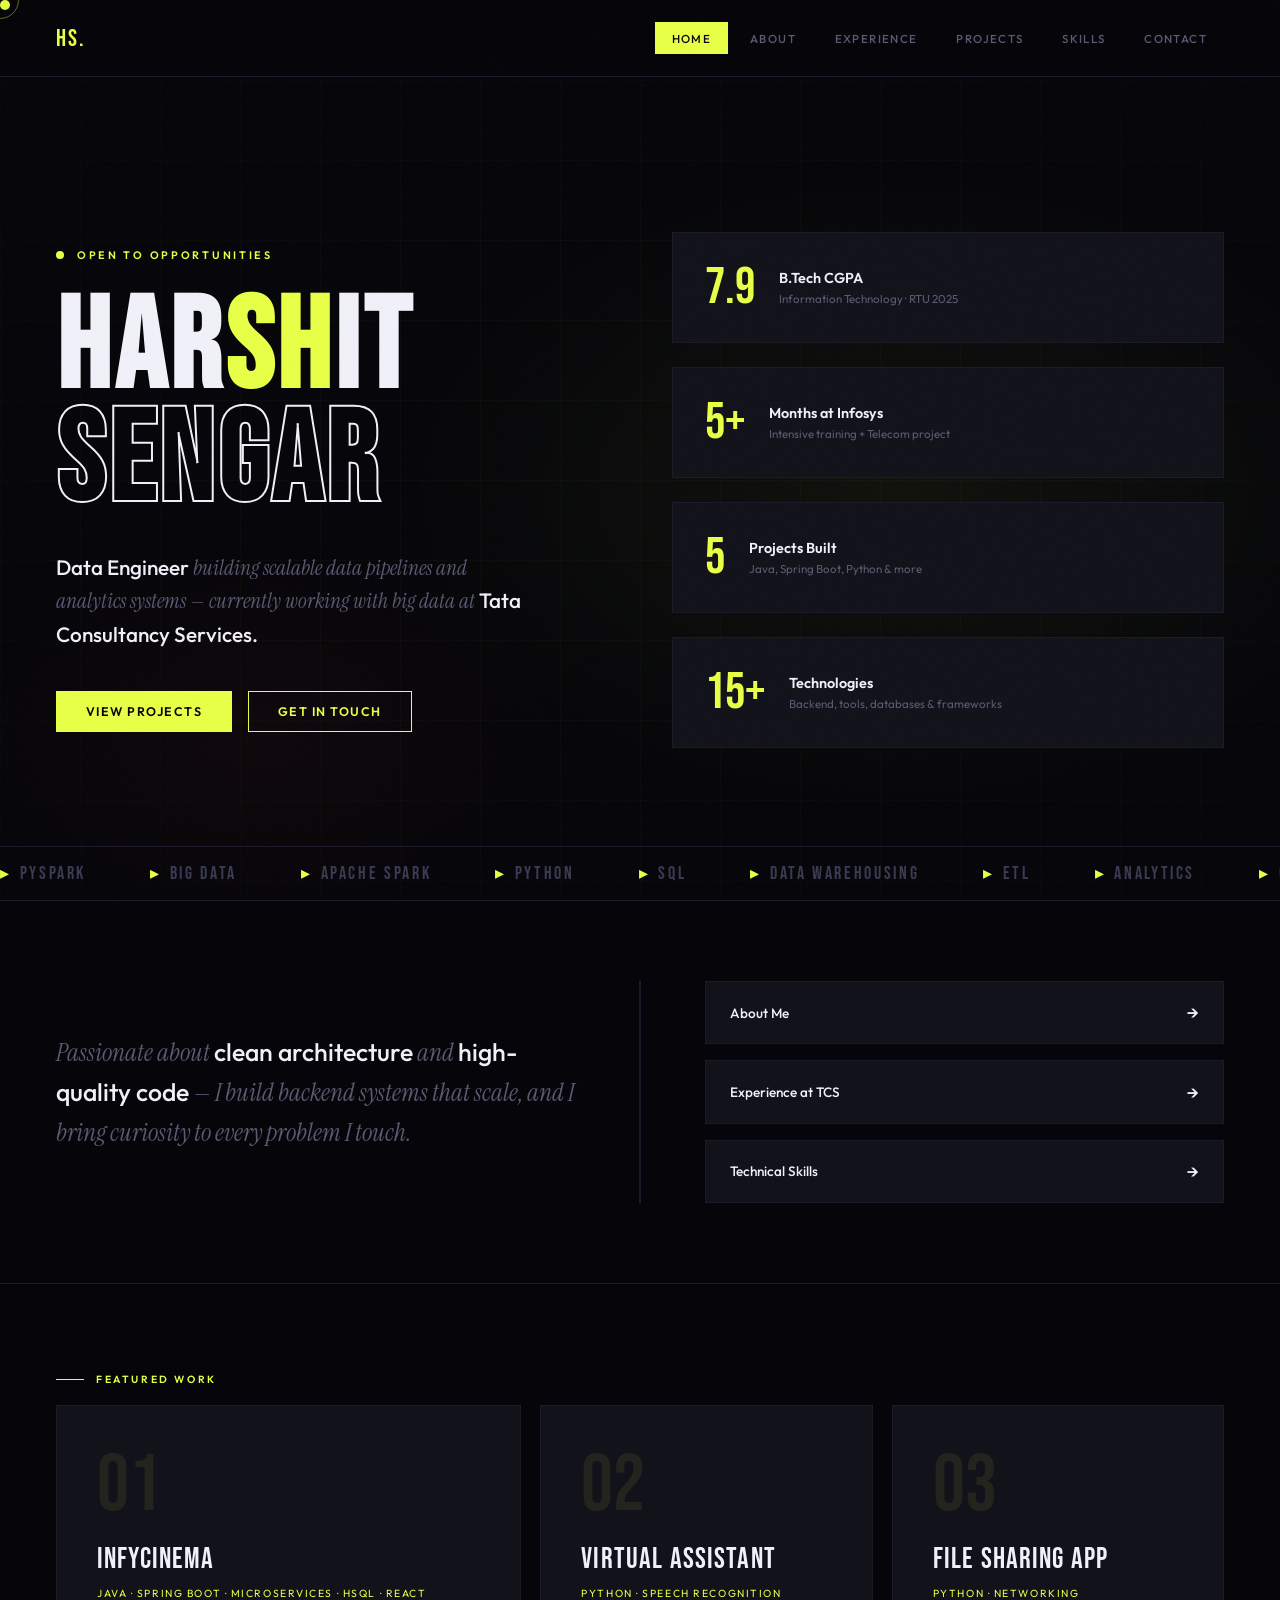
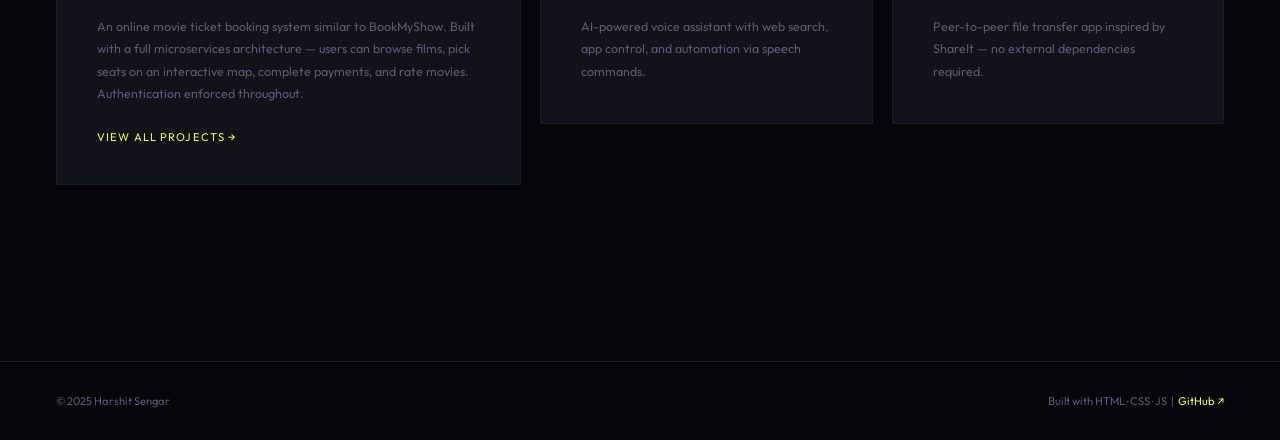
==== commit d2f7cf21: "Experience Update" ====
--- a/index.html
+++ b/index.html
@@ -231,8 +231,8 @@
         <span class="outline">SENGAR</span>
       </h1>
       <p class="hero-tagline">
-        <strong>Spring Boot Developer</strong> building scalable backend systems —
-        currently shaping the Telecom domain at <strong>Infosys Ltd.</strong>
+        <strong>Data Engineer</strong> building scalable data pipelines and analytics systems —
+        currently working with big data at <strong>Tata Consultancy Services.</strong>
       </p>
       <div class="hero-ctas">
         <a href="projects.html" class="btn btn-solid"><span>View Projects</span></a>
@@ -273,27 +273,27 @@
 
     <div class="hero-ticker">
       <div class="ticker-track">
-        <span class="ticker-item"><span>▸</span>Spring Boot</span>
-        <span class="ticker-item"><span>▸</span>Microservices</span>
-        <span class="ticker-item"><span>▸</span>Java</span>
-        <span class="ticker-item"><span>▸</span>SonarQube</span>
-        <span class="ticker-item"><span>▸</span>Jenkins</span>
-        <span class="ticker-item"><span>▸</span>MySQL</span>
+        <span class="ticker-item"><span>▸</span>PySpark</span>
+        <span class="ticker-item"><span>▸</span>Big Data</span>
+        <span class="ticker-item"><span>▸</span>Apache Spark</span>
         <span class="ticker-item"><span>▸</span>Python</span>
-        <span class="ticker-item"><span>▸</span>REST APIs</span>
-        <span class="ticker-item"><span>▸</span>GitHub</span>
-        <span class="ticker-item"><span>▸</span>Telecom Domain</span>
+        <span class="ticker-item"><span>▸</span>SQL</span>
+        <span class="ticker-item"><span>▸</span>Data Warehousing</span>
+        <span class="ticker-item"><span>▸</span>ETL</span>
+        <span class="ticker-item"><span>▸</span>Analytics</span>
+        <span class="ticker-item"><span>▸</span>Cloud Data</span>
+        <span class="ticker-item"><span>▸</span>Data Pipelines</span>
         <!-- duplicate for seamless -->
-        <span class="ticker-item"><span>▸</span>Spring Boot</span>
-        <span class="ticker-item"><span>▸</span>Microservices</span>
-        <span class="ticker-item"><span>▸</span>Java</span>
-        <span class="ticker-item"><span>▸</span>SonarQube</span>
-        <span class="ticker-item"><span>▸</span>Jenkins</span>
-        <span class="ticker-item"><span>▸</span>MySQL</span>
+        <span class="ticker-item"><span>▸</span>PySpark</span>
+        <span class="ticker-item"><span>▸</span>Big Data</span>
+        <span class="ticker-item"><span>▸</span>Apache Spark</span>
         <span class="ticker-item"><span>▸</span>Python</span>
-        <span class="ticker-item"><span>▸</span>REST APIs</span>
-        <span class="ticker-item"><span>▸</span>GitHub</span>
-        <span class="ticker-item"><span>▸</span>Telecom Domain</span>
+        <span class="ticker-item"><span>▸</span>SQL</span>
+        <span class="ticker-item"><span>▸</span>Data Warehousing</span>
+        <span class="ticker-item"><span>▸</span>ETL</span>
+        <span class="ticker-item"><span>▸</span>Analytics</span>
+        <span class="ticker-item"><span>▸</span>Cloud Data</span>
+        <span class="ticker-item"><span>▸</span>Data Pipelines</span>
       </div>
     </div>
   </section>
@@ -307,7 +307,7 @@
     <div class="strip-divider"></div>
     <div class="strip-links reveal reveal-d2">
       <a href="about.html" class="strip-link">About Me <span class="arrow">→</span></a>
-      <a href="experience.html" class="strip-link">Experience at Infosys <span class="arrow">→</span></a>
+      <a href="experience.html" class="strip-link">Experience at TCS <span class="arrow">→</span></a>
       <a href="skills.html" class="strip-link">Technical Skills <span class="arrow">→</span></a>
     </div>
   </section>
--- a/style.css
+++ b/style.css
@@ -35,6 +35,12 @@
 #cur-ring { width:38px; height:38px; border:1px solid var(--accent); border-radius:50%; position:fixed; pointer-events:none; z-index:9998; opacity:.4; transition:opacity .3s; }
 body:has(a:hover) #cur { transform:scale(3); }
 body:has(a:hover) #cur-ring { opacity:.8; transform:scale(1.4); }
+
+/* Hide cursor on touch devices */
+@media (hover: none) {
+  #cur, #cur-ring { display: none; }
+  body { cursor: auto; }
+}
 
 /* ── SCROLLBAR ── */
 ::-webkit-scrollbar { width:4px; }
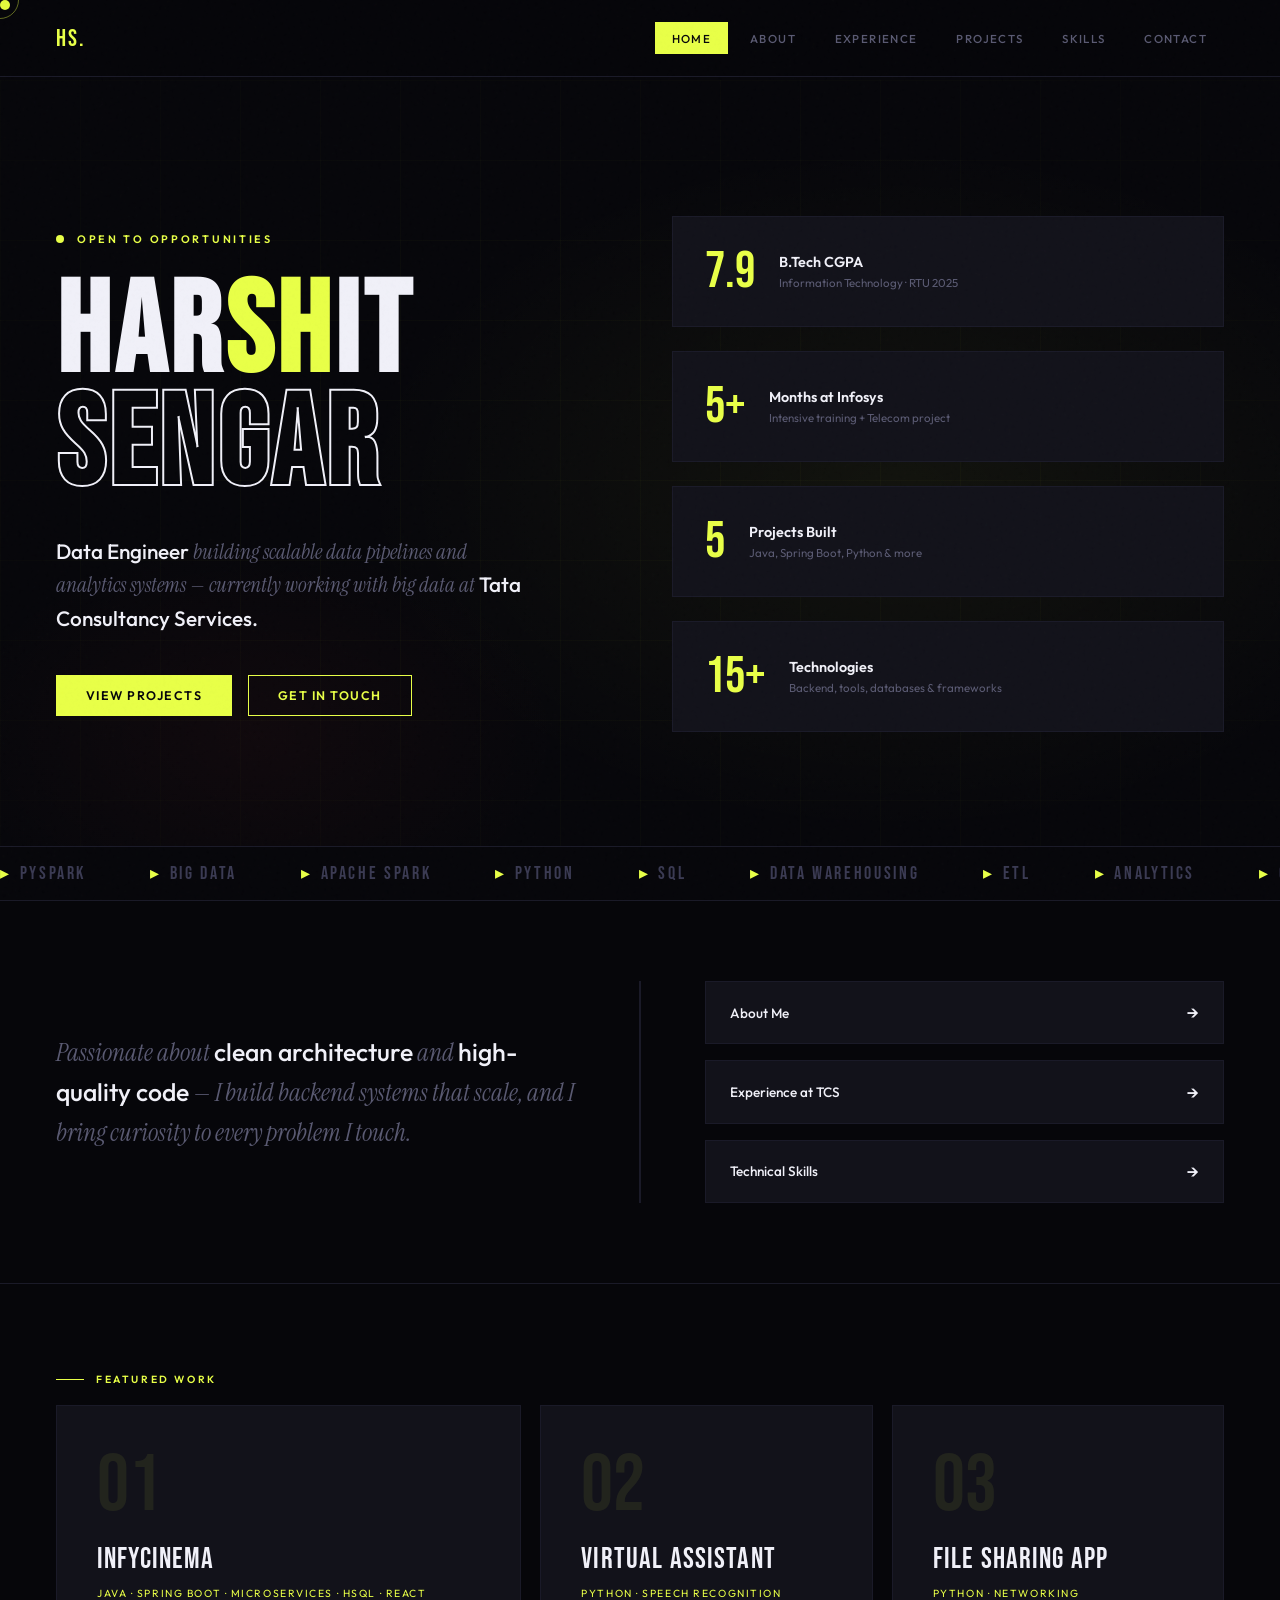
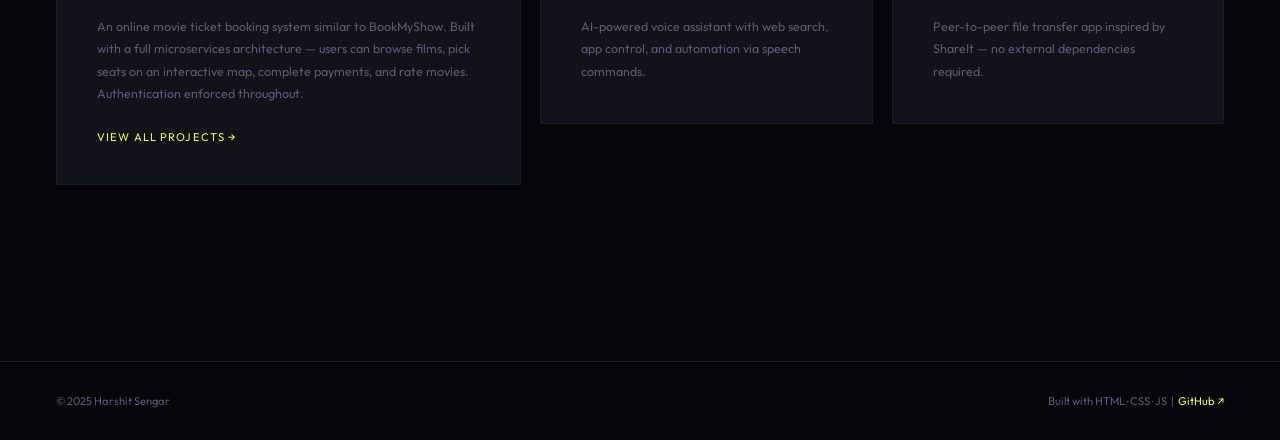
==== commit 70f00255: "Update hero styling and location Refresh the homepage hero layout with a larger minimum height, safe" ====
--- a/index.html
+++ b/index.html
@@ -8,14 +8,15 @@
 <style>
 /* ── HERO ── */
 #hero {
-  min-height: calc(100vh - 80px);
+  min-height: max(calc(100vh - 80px), 720px);
   display: grid;
   grid-template-columns: 1fr 1fr;
   align-items: center;
-  padding: 0 3.5rem;
+  padding: 4rem 3.5rem 6rem;
   position: relative;
   gap: 4rem;
   overflow: hidden;
+  background: var(--bg, #06060a);
 }
 .hero-bg {
   position: absolute; inset: 0;
@@ -52,10 +53,10 @@
   opacity:0; animation: up .9s .35s cubic-bezier(.16,1,.3,1) forwards;
 }
 .hero-name .outline {
-  -webkit-text-stroke: 2px var(--text);
+  -webkit-text-stroke: 2px var(--text, #f0f0f8);
   color: transparent;
 }
-.hero-name .yellow { color: var(--accent); }
+.hero-name .yellow { color:var(--accent, #e8ff47); }
 
 .hero-tagline {
   font-family: var(--font-serif);
@@ -111,6 +112,8 @@
   bottom:0; left:0; right:0;
   padding:1rem 0;
   border-top:1px solid var(--border);
+  background: var(--bg, #06060a);
+  z-index: 2;
   overflow:hidden;
   white-space:nowrap;
 }
@@ -189,7 +192,7 @@
 .feat-link { margin-top:1.5rem; font-size:.7rem; color:var(--accent); letter-spacing:.1em; text-transform:uppercase; display:flex; align-items:center; gap:.4rem; }
 
 @media(max-width:900px){
-  #hero { grid-template-columns:1fr; padding:2rem 1.5rem; }
+  #hero { grid-template-columns:1fr; min-height:calc(100vh - 80px); padding:2rem 1.5rem 6rem; }
   .hero-right { display:none; }
   #strip { grid-template-columns:1fr; }
   .strip-divider { display:none; }
--- a/style.css
+++ b/style.css
@@ -23,6 +23,7 @@
 body {
   background: var(--bg);
   color: var(--text);
+  color-scheme: dark;
   font-family: var(--font-body);
   font-weight: 400;
   overflow-x: hidden;
